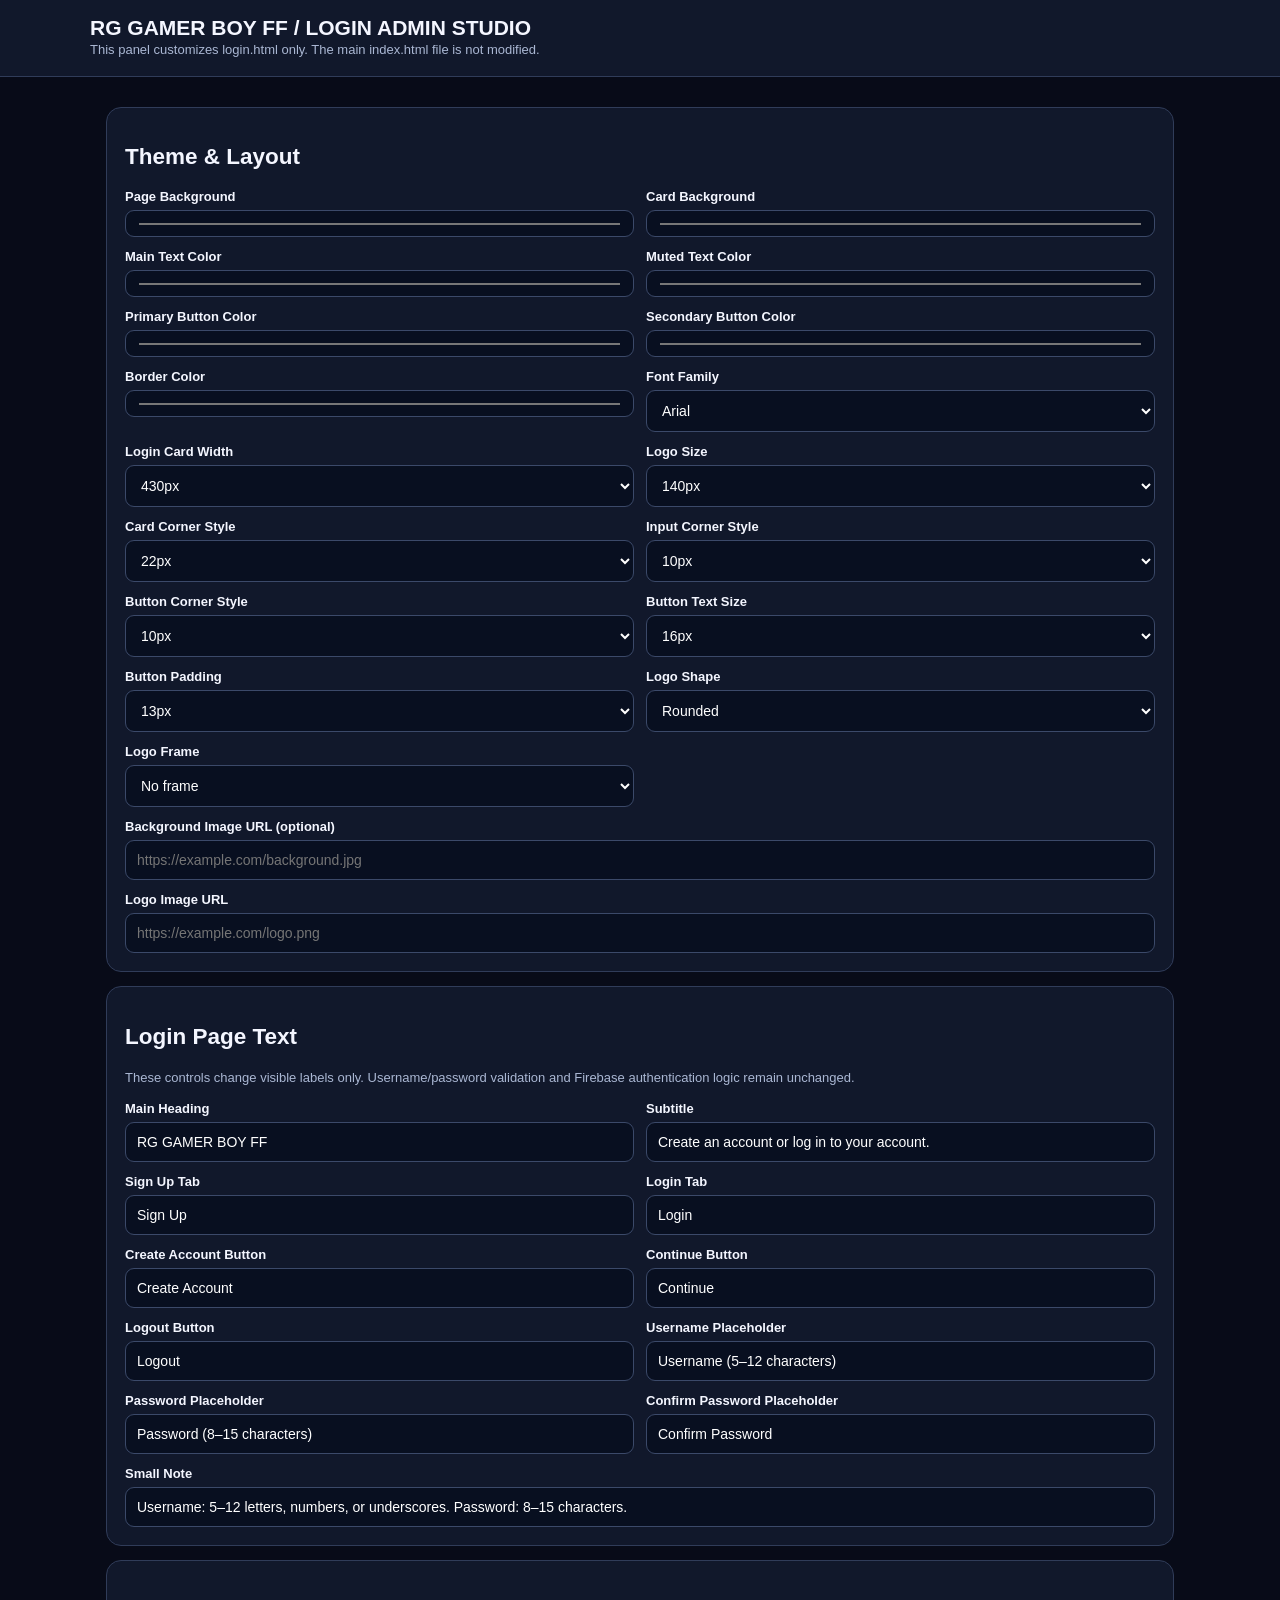
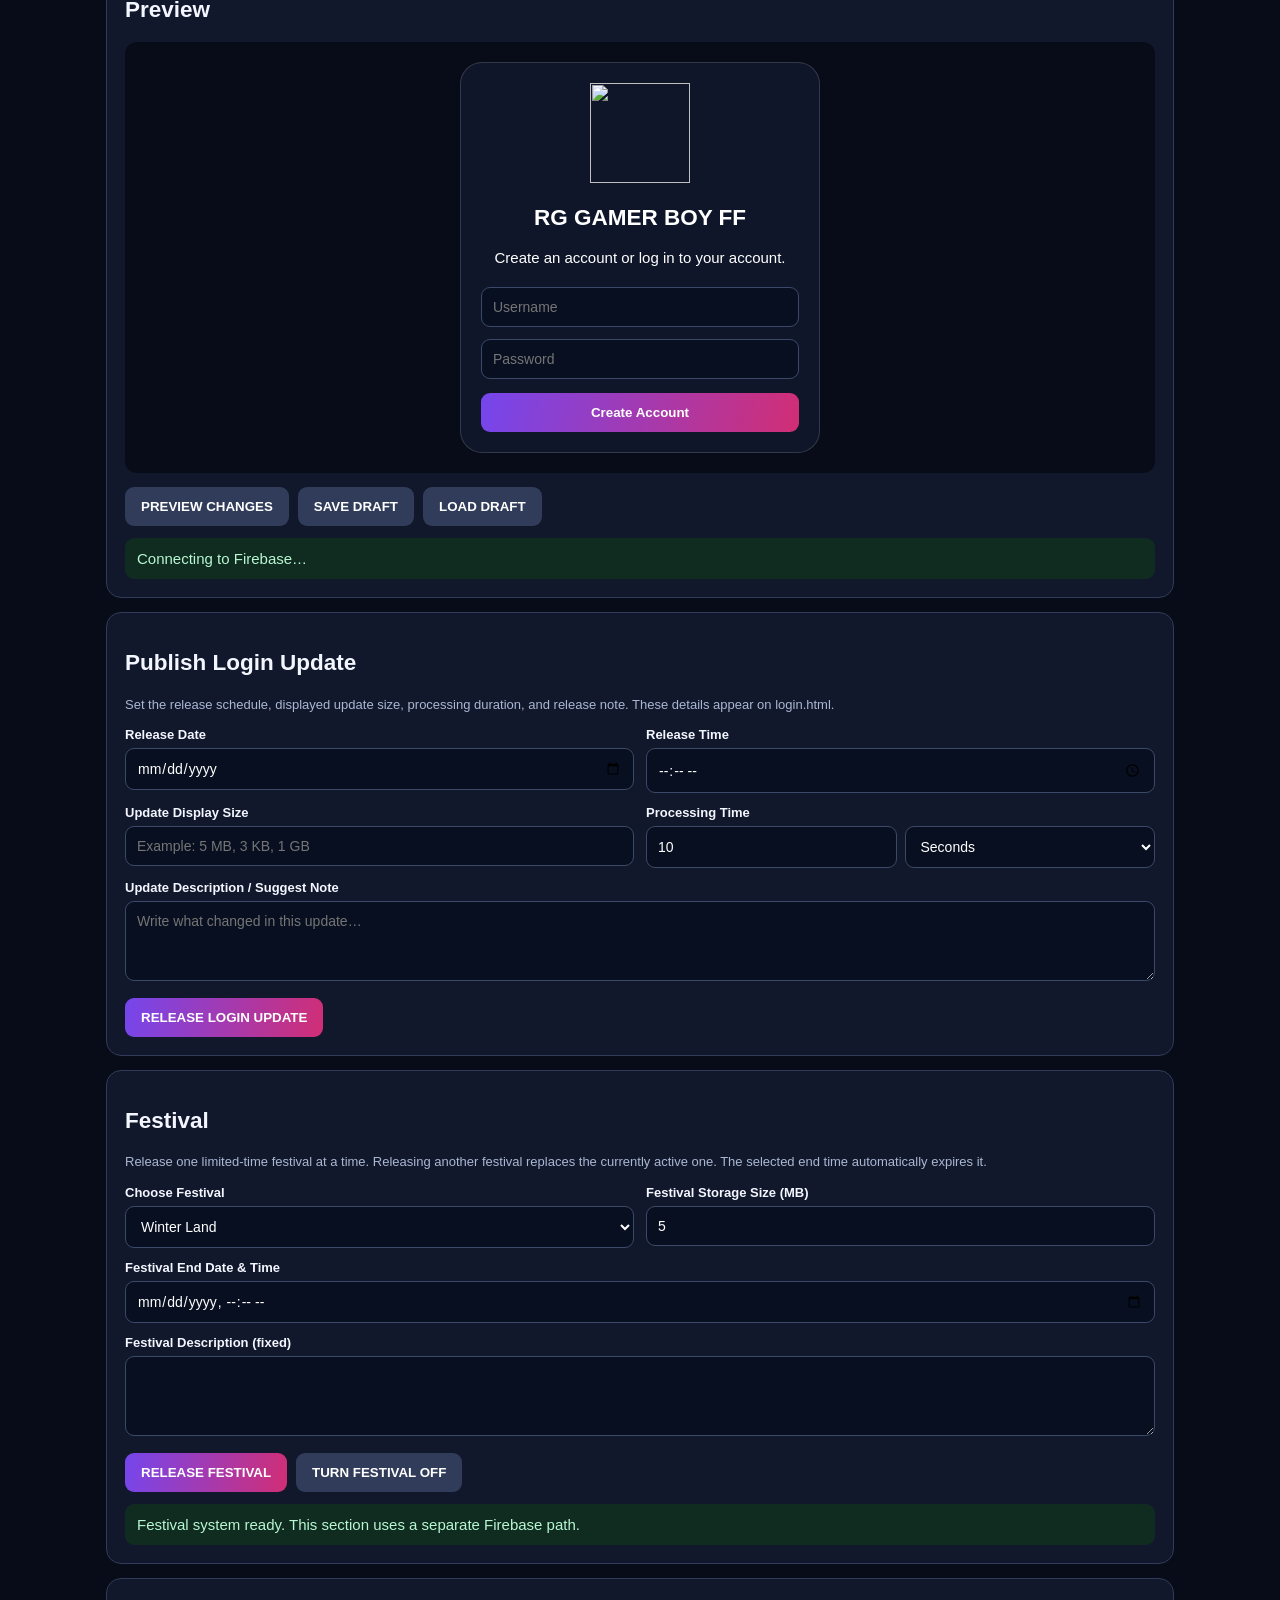
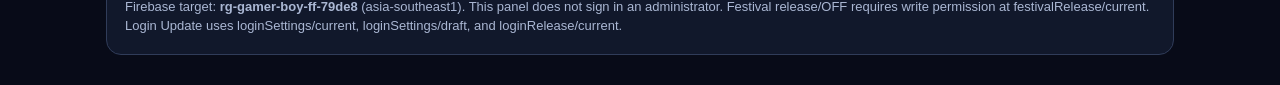
==== index.html @ f1156864 "Add files via upload" ====
<!doctype html>
<html lang="en"><head><meta charset="utf-8"><meta name="viewport" content="width=device-width,initial-scale=1">
<title>RG GAMER BOY FF — Login Admin Studio</title>
<style>
*{box-sizing:border-box}body{margin:0;background:#080b18;color:#f4f6ff;font:15px Arial,sans-serif}
header{padding:16px;background:#11182b;border-bottom:1px solid #303c59;position:sticky;top:0;z-index:5}
.wrap{max-width:1100px;margin:auto;padding:16px}.panel{background:#11182b;border:1px solid #303c59;border-radius:15px;padding:18px;margin:14px 0}
h1{font-size:21px;margin:0}.muted,.hint{color:#aab7d3;font-size:13px;line-height:1.5}
.grid{display:grid;grid-template-columns:repeat(2,minmax(0,1fr));gap:12px}
label{display:block;font-weight:700;font-size:13px;margin-bottom:6px}
input,select,textarea{width:100%;padding:11px;border:1px solid #3b4969;border-radius:9px;background:#080f20;color:white;font:14px Arial}
textarea{min-height:80px;resize:vertical}.wide{grid-column:1/-1}
button{border:0;border-radius:9px;padding:12px 16px;background:#303c59;color:white;font-weight:800;cursor:pointer}
.primary{background:linear-gradient(100deg,#7546ed,#d12e75)}.actions{display:flex;gap:9px;flex-wrap:wrap;margin-top:14px}
.status{padding:12px;border-radius:9px;background:#102b20;color:#b7f7d1;white-space:pre-wrap;margin-top:12px}.err{background:#35151b;color:#ffc2ca}
.preview{display:grid;place-items:center;background:#080b18;padding:20px;border-radius:12px;min-height:300px}
.previewCard{width:min(100%,360px);background:#101629;color:white;border:1px solid #ffffff26;border-radius:22px;padding:20px;text-align:center}
.previewCard img{width:100px;height:100px;object-fit:contain}.previewCard input{margin:6px 0}.previewCard button{width:100%;margin-top:8px}
@media(max-width:650px){.grid{grid-template-columns:1fr}.wrap{padding:10px}}
</style></head><body>
<header><div class="wrap" style="padding:0"><h1>RG GAMER BOY FF / LOGIN ADMIN STUDIO</h1><div class="muted">This panel customizes login.html only. The main index.html file is not modified.</div></div></header>
<main class="wrap">
<div class="panel"><h2>Theme & Layout</h2><div class="grid">
<div><label>Page Background</label><input id="pageBg" type="color" value="#080b18"></div>
<div><label>Card Background</label><input id="cardBg" type="color" value="#101629"></div>
<div><label>Main Text Color</label><input id="textColor" type="color" value="#ffffff"></div>
<div><label>Muted Text Color</label><input id="mutedColor" type="color" value="#b9c3dc"></div>
<div><label>Primary Button Color</label><input id="primaryColor" type="color" value="#7546ed"></div>
<div><label>Secondary Button Color</label><input id="secondaryColor" type="color" value="#d12e75"></div>
<div><label>Border Color</label><input id="borderColor" type="color" value="#ffffff"></div>
<div><label>Font Family</label><select id="fontFamily"><option value="Arial,sans-serif">Arial</option><option value="Verdana,sans-serif">Verdana</option><option value="Tahoma,sans-serif">Tahoma</option><option value="Georgia,serif">Georgia</option><option value="system-ui,sans-serif">System UI</option></select></div>
<div><label>Login Card Width</label><select id="cardWidth"><option>350px</option><option selected>430px</option><option>480px</option><option>520px</option></select></div>
<div><label>Logo Size</label><select id="logoSize"><option>90px</option><option>110px</option><option selected>140px</option><option>160px</option><option>180px</option></select></div>
<div><label>Card Corner Style</label><select id="cardRadius"><option>0px</option><option>12px</option><option selected>22px</option><option>30px</option></select></div>
<div><label>Input Corner Style</label><select id="inputRadius"><option>0px</option><option selected>10px</option><option>18px</option><option>24px</option></select></div>
<div><label>Button Corner Style</label><select id="buttonRadius"><option>0px</option><option>8px</option><option selected>10px</option><option>20px</option><option>999px</option></select></div>
<div><label>Button Text Size</label><select id="buttonFont"><option>14px</option><option selected>16px</option><option>18px</option><option>20px</option></select></div>
<div><label>Button Padding</label><select id="buttonPadding"><option>10px</option><option selected>13px</option><option>16px</option><option>19px</option></select></div>
<div><label>Logo Shape</label><select id="imageRadius"><option value="0">Square</option><option value="12px">Soft corners</option><option selected value="18px">Rounded</option><option value="50%">Circle</option></select></div>
<div><label>Logo Frame</label><select id="imageFrame"><option value="0">No frame</option><option value="2px solid #ffffff">White frame</option><option value="3px solid #7546ed">Purple frame</option><option value="3px double #d12e75">Double pink frame</option></select></div>
<div class="wide"><label>Background Image URL (optional)</label><input id="backgroundImage" placeholder="https://example.com/background.jpg"></div>
<div class="wide"><label>Logo Image URL</label><input id="logoUrl" placeholder="https://example.com/logo.png"></div>
</div></div>
<div class="panel"><h2>Login Page Text</h2><p class="hint">These controls change visible labels only. Username/password validation and Firebase authentication logic remain unchanged.</p><div class="grid">
<div><label>Main Heading</label><input id="pageTitle" value="RG GAMER BOY FF"></div>
<div><label>Subtitle</label><input id="subtitle" value="Create an account or log in to your account."></div>
<div><label>Sign Up Tab</label><input id="signupLabel" value="Sign Up"></div>
<div><label>Login Tab</label><input id="loginLabel" value="Login"></div>
<div><label>Create Account Button</label><input id="submitSignup" value="Create Account"></div>
<div><label>Continue Button</label><input id="continueText" value="Continue"></div>
<div><label>Logout Button</label><input id="logoutText" value="Logout"></div>
<div><label>Username Placeholder</label><input id="usernamePlaceholder" value="Username (5–12 characters)"></div>
<div><label>Password Placeholder</label><input id="passwordPlaceholder" value="Password (8–15 characters)"></div>
<div><label>Confirm Password Placeholder</label><input id="confirmPlaceholder" value="Confirm Password"></div>
<div class="wide"><label>Small Note</label><input id="smallNote" value="Username: 5–12 letters, numbers, or underscores. Password: 8–15 characters."></div>
</div></div>
<div class="panel"><h2>Preview</h2><div class="preview" id="preview"><div class="previewCard" id="previewCard"><img id="previewLogo" src="https://i.supaimg.com/cc740f2b-876c-4dd7-bbf2-16d636413b82/85320e1a-9a75-4178-90bb-a7f01267a661.png"><h2 id="previewTitle">RG GAMER BOY FF</h2><p id="previewSubtitle">Create an account or log in to your account.</p><input disabled placeholder="Username"><input disabled placeholder="Password"><button id="previewButton" class="primary">Create Account</button></div></div>
<div class="actions"><button id="previewBtn">PREVIEW CHANGES</button><button id="saveBtn">SAVE DRAFT</button><button id="loadBtn">LOAD DRAFT</button></div><div class="status" id="status">Connecting to Firebase…</div></div>
<div class="panel"><h2>Publish Login Update</h2><p class="hint">Set the release schedule, displayed update size, processing duration, and release note. These details appear on login.html.</p><div class="grid">
<div><label>Release Date</label><input id="releaseDate" type="date" required></div>
<div><label>Release Time</label><input id="releaseTime" type="time" required></div>
<div><label>Update Display Size</label><input id="displaySize" placeholder="Example: 5 MB, 3 KB, 1 GB" required></div>
<div><label>Processing Time</label><div style="display:flex;gap:8px"><input id="processingTime" type="number" min="1" max="1440" value="10" required><select id="processingUnit"><option value="seconds">Seconds</option><option value="minutes">Minutes</option></select></div></div>
<div class="wide"><label>Update Description / Suggest Note</label><textarea id="releaseNote" placeholder="Write what changed in this update…"></textarea></div>
</div><div class="actions"><button id="publishBtn" class="primary">RELEASE LOGIN UPDATE</button></div></div>

<div class="panel" id="festivalAdminPanel"><h2>Festival</h2><p class="hint">Release one limited-time festival at a time. Releasing another festival replaces the currently active one. The selected end time automatically expires it.</p><div class="grid">
<div><label>Choose Festival</label><select id="festivalType"><option value="winter">Winter Land</option><option value="newyear">New Year</option><option value="halloween">Halloween</option></select></div>
<div><label>Festival Storage Size (MB)</label><input id="festivalSize" type="number" min="0.01" max="1024" step="0.01" value="5" required></div>
<div class="wide"><label>Festival End Date &amp; Time</label><input id="festivalEnd" type="datetime-local" required></div>
<div class="wide"><label>Festival Description (fixed)</label><textarea id="festivalDescription" readonly></textarea></div>
</div><div class="actions"><button id="releaseFestivalBtn" class="primary">RELEASE FESTIVAL</button><button id="offFestivalBtn">TURN FESTIVAL OFF</button></div><div class="status" id="festivalStatus">Festival system ready. This section uses a separate Firebase path.</div></div>
<div class="panel hint">Firebase target: <b>rg-gamer-boy-ff-79de8</b> (asia-southeast1). This panel does not sign in an administrator. Festival release/OFF requires write permission at festivalRelease/current. Login Update uses loginSettings/current, loginSettings/draft, and loginRelease/current.</div>
</main>
<script type="module">
import{initializeApp,getApps}from"https://www.gstatic.com/firebasejs/13.3.0/firebase-app.js";
import{getDatabase,ref,get,set}from"https://www.gstatic.com/firebasejs/13.3.0/firebase-database.js";
const cfg={apiKey:"AIzaSyD6hyR4O5Sfb3VWLq5k7RLtoKifI7aiLf8",authDomain:"rg-gamer-boy-ff-79de8.firebaseapp.com",databaseURL:"https://rg-gamer-boy-ff-79de8-default-rtdb.asia-southeast1.firebasedatabase.app",projectId:"rg-gamer-boy-ff-79de8",storageBucket:"rg-gamer-boy-ff-79de8.firebasestorage.app",messagingSenderId:"699276161086",appId:"1:699276161086:web:38531927307cddcc08a16f",measurementId:"G-TRX2QKQFQF"};
const app=getApps().find(a=>a.options?.projectId===cfg.projectId)||initializeApp(cfg),db=getDatabase(app,cfg.databaseURL),$=id=>document.getElementById(id);
if(app.options?.projectId!==cfg.projectId)throw new Error("Firebase project mismatch. Expected "+cfg.projectId+", got "+(app.options?.projectId||"unknown"));
const ids=["pageBg","cardBg","textColor","mutedColor","primaryColor","secondaryColor","borderColor","fontFamily","cardWidth","logoSize","cardRadius","inputRadius","buttonRadius","buttonFont","buttonPadding","imageRadius","imageFrame","backgroundImage","logoUrl","pageTitle","subtitle","signupLabel","loginLabel","submitSignup","continueText","logoutText","usernamePlaceholder","passwordPlaceholder","confirmPlaceholder","smallNote"];
const defaults={};
function collect(){
 const theme={};for(const k of ["pageBg","cardBg","textColor","mutedColor","primaryColor","secondaryColor","borderColor","fontFamily","cardWidth","logoSize","cardRadius","inputRadius","buttonRadius","buttonFont","buttonPadding","imageRadius","imageFrame","backgroundImage"])theme[k]=$("backgroundImage").value.trim()&&k==="backgroundImage"?$("backgroundImage").value.trim():$(k).value;
 const text={};for(const k of ["pageTitle","subtitle","signupLabel","loginLabel","submitSignup","continueText","logoutText","usernamePlaceholder","passwordPlaceholder","confirmPlaceholder","smallNote"])text[k]=$(k).value;
 return{theme,text,logoUrl:$("logoUrl").value.trim()};
}
function fill(d){const t=d?.theme||{},x=d?.text||{};for(const k of ["pageBg","cardBg","textColor","mutedColor","primaryColor","secondaryColor","borderColor","fontFamily","cardWidth","logoSize","cardRadius","inputRadius","buttonRadius","buttonFont","buttonPadding","imageRadius","imageFrame","backgroundImage"])if(t[k]!=null)$(k).value=t[k];for(const k of ["pageTitle","subtitle","signupLabel","loginLabel","submitSignup","continueText","logoutText","usernamePlaceholder","passwordPlaceholder","confirmPlaceholder","smallNote"])if(x[k]!=null)$(k).value=x[k];$("logoUrl").value=d?.logoUrl||"";}
function paint(){const d=collect(),t=d.theme,x=d.text,p=$("preview"),c=$("previewCard");p.style.background=t.pageBg;p.style.backgroundImage=t.backgroundImage?`url("${t.backgroundImage}")`:"";c.style.background=t.cardBg;c.style.color=t.textColor;c.style.borderColor=t.borderColor;c.style.borderRadius=t.cardRadius;c.style.width=`min(100%,${t.cardWidth})`;c.style.fontFamily=t.fontFamily;$("previewTitle").textContent=x.pageTitle;$("previewSubtitle").textContent=x.subtitle;$("previewButton").textContent=x.submitSignup;$("previewButton").style.background=`linear-gradient(100deg,${t.primaryColor},${t.secondaryColor})`;$("previewButton").style.borderRadius=t.buttonRadius;$("previewButton").style.fontSize=t.buttonFont;$("previewButton").style.padding=t.buttonPadding;$("previewLogo").style.width=t.logoSize;$("previewLogo").style.height=t.logoSize;if(d.logoUrl)$("previewLogo").src=d.logoUrl;}
function say(s,e=false){$("status").textContent=s;$("status").classList.toggle("err",e)}
async function load(){try{const s=await get(ref(db,"loginSettings/draft"));if(s.exists()){fill(s.val());paint();say("Saved login draft loaded.")}else say("No saved draft found. You can start editing.")}catch(e){say("Firebase load failed: "+e.message,true)}}
$("previewBtn").onclick=()=>{paint();say("Preview updated.")};
$("saveBtn").onclick=async()=>{try{const d=collect();await set(ref(db,"loginSettings/draft"),d);paint();say("Login design draft saved.")}catch(e){say("Save failed: "+e.message,true)}};
$("loadBtn").onclick=load;
$("publishBtn").onclick=async()=>{try{
 const size=$("displaySize").value.trim(),date=$("releaseDate").value,time=$("releaseTime").value;
 const amount=Number($("processingTime").value),unit=$("processingUnit").value;
 if(!date||!time)throw Error("Choose the release date and time.");
 if(!size)throw Error("Enter update display size, e.g. 5 MB.");
 if(!Number.isFinite(amount)||amount<1||amount>1440)throw Error("Processing time must be between 1 and 1440.");
 const releaseAt=new Date(date+"T"+time).getTime();if(!Number.isFinite(releaseAt))throw Error("Invalid release date or time.");
 if(!confirm("Publish this login.html update?"))return;
 $("publishBtn").disabled=true;
 const d=collect(),old=await get(ref(db,"loginRelease/current")),version=Number(old.val()?.version||0)+1;
 const processingMs=amount*(unit==="minutes"?60000:1000);
 await set(ref(db,"loginSettings/current"),d);await set(ref(db,"loginSettings/draft"),d);
 await set(ref(db,"loginRelease/current"),{version,displaySize:size,releaseNote:$("releaseNote").value.trim(),releaseDate:date,releaseTime:time,releaseAt,processingTime:amount,processingUnit:unit,processingMs,publishedAt:Date.now()});
 paint();say("Login update published. Version "+version);
 }catch(e){say("Login Update publish failed (check loginRelease/current and loginSettings/current,draft): "+(e.code||"NO_ERROR_CODE")+" — "+e.message,true)}finally{$("publishBtn").disabled=false}};
for(const id of ids)$(id).addEventListener("input",()=>{});

// Independent Festival publisher. Existing Login Update paths and handlers are unchanged.
const festivalDescriptions={winter:"Welcome to Winter Land! Enjoy the limited-time winter atmosphere with falling snow, frosted borders, a snowman, and snowy buttons.",newyear:"Celebrate the New Year! Join the countdown from 10:00 PM on December 31 and enjoy the golden celebration theme after midnight.",halloween:"Welcome to Halloween! Explore the limited-time spooky atmosphere with thorny borders, pumpkins, and dark Halloween styling."};
const fType=$("festivalType"),fDesc=$("festivalDescription"),fStatus=$("festivalStatus");
function festivalNextNewYearStart(){const now=new Date();let y=now.getFullYear();let d=new Date(y,11,31,22,0,0,0);if(d.getTime()<=now.getTime())d=new Date(y+1,11,31,22,0,0,0);return d.getTime()}
fType.addEventListener("change",()=>{fDesc.value=festivalDescriptions[fType.value];if(fType.value==="newyear"){const st=festivalNextNewYearStart(),d=new Date(st+26*60*60*1000),pad=n=>String(n).padStart(2,"0");$("festivalEnd").value=d.getFullYear()+"-"+pad(d.getMonth()+1)+"-"+pad(d.getDate())+"T"+pad(d.getHours())+":"+pad(d.getMinutes())}});fDesc.value=festivalDescriptions[fType.value];
$("releaseFestivalBtn").onclick=async()=>{const btn=$("releaseFestivalBtn");try{const kind=fType.value,size=Number($("festivalSize").value),endValue=$("festivalEnd").value;if(!endValue)throw Error("Choose the festival end date and time.");if(!Number.isFinite(size)||size<=0||size>1024)throw Error("Festival size must be greater than 0 and no more than 1024 MB.");const endAt=new Date(endValue).getTime();if(!Number.isFinite(endAt)||endAt<=Date.now())throw Error("End time must be in the future.");const startAt=kind==="newyear"?festivalNextNewYearStart():Date.now();const themeAt=kind==="newyear"?startAt+2*60*60*1000:startAt;if(endAt<=themeAt)throw Error(kind==="newyear"?"For New Year, choose an end time after midnight, when the golden theme begins.":"End time must be later than the release time.");const desc=festivalDescriptions[kind];if(!confirm("Release "+({winter:"Winter Land",newyear:"New Year",halloween:"Halloween"}[kind])+"? The currently active festival will be replaced."))return;btn.disabled=true;const publishedAt=Date.now(),version=publishedAt,releaseId="festival_"+publishedAt;const payload={active:true,festival:kind,festivalName:({winter:"Winter Land",newyear:"New Year",halloween:"Halloween"}[kind]),description:desc,displaySize:size+" MB",sizeBytes:Math.ceil(size*1024*1024),startAt,themeAt,endAt,version,releaseId,publishedAt,timezone:Intl.DateTimeFormat().resolvedOptions().timeZone||"local"};await set(ref(db,"festivalRelease/current"),payload);fStatus.textContent=kind==="newyear"?"New Year scheduled. Countdown begins December 31 at 10:00 PM; the golden theme begins at midnight.":"Festival released successfully. The previous festival is now OFF.";fStatus.classList.remove("err");}catch(e){fStatus.textContent="Festival release failed (write festivalRelease/current): "+(e.code||e.message)+" — "+e.message;fStatus.classList.add("err");}finally{btn.disabled=false}};
$("offFestivalBtn").onclick=async()=>{const btn=$("offFestivalBtn");try{if(!confirm("Turn the currently active festival OFF?"))return;btn.disabled=true;await set(ref(db,"festivalRelease/current"),{active:false,turnedOffAt:Date.now()});fStatus.textContent="Festival turned OFF.";fStatus.classList.remove("err");}catch(e){fStatus.textContent="Could not turn festival off (write festivalRelease/current): "+(e.code||e.message)+" — "+e.message;fStatus.classList.add("err");}finally{btn.disabled=false}};
load();
</script></body></html>
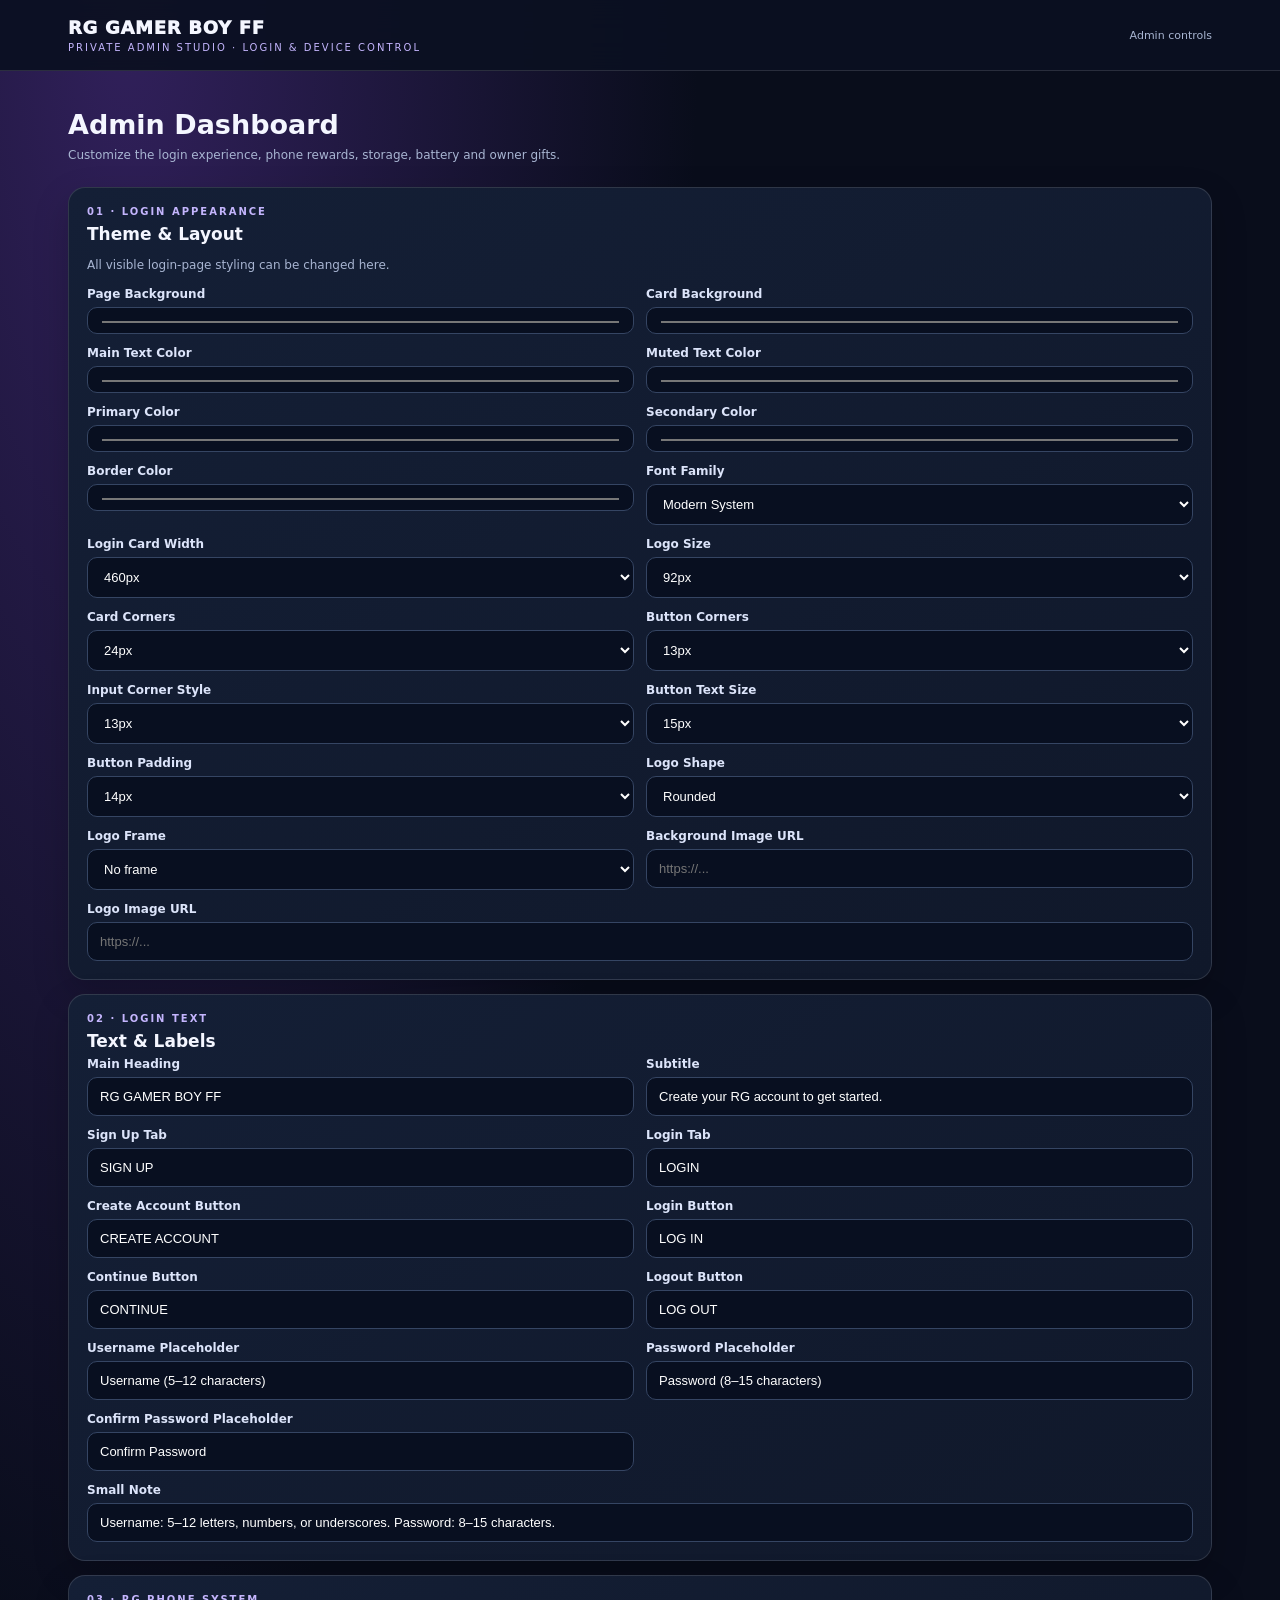
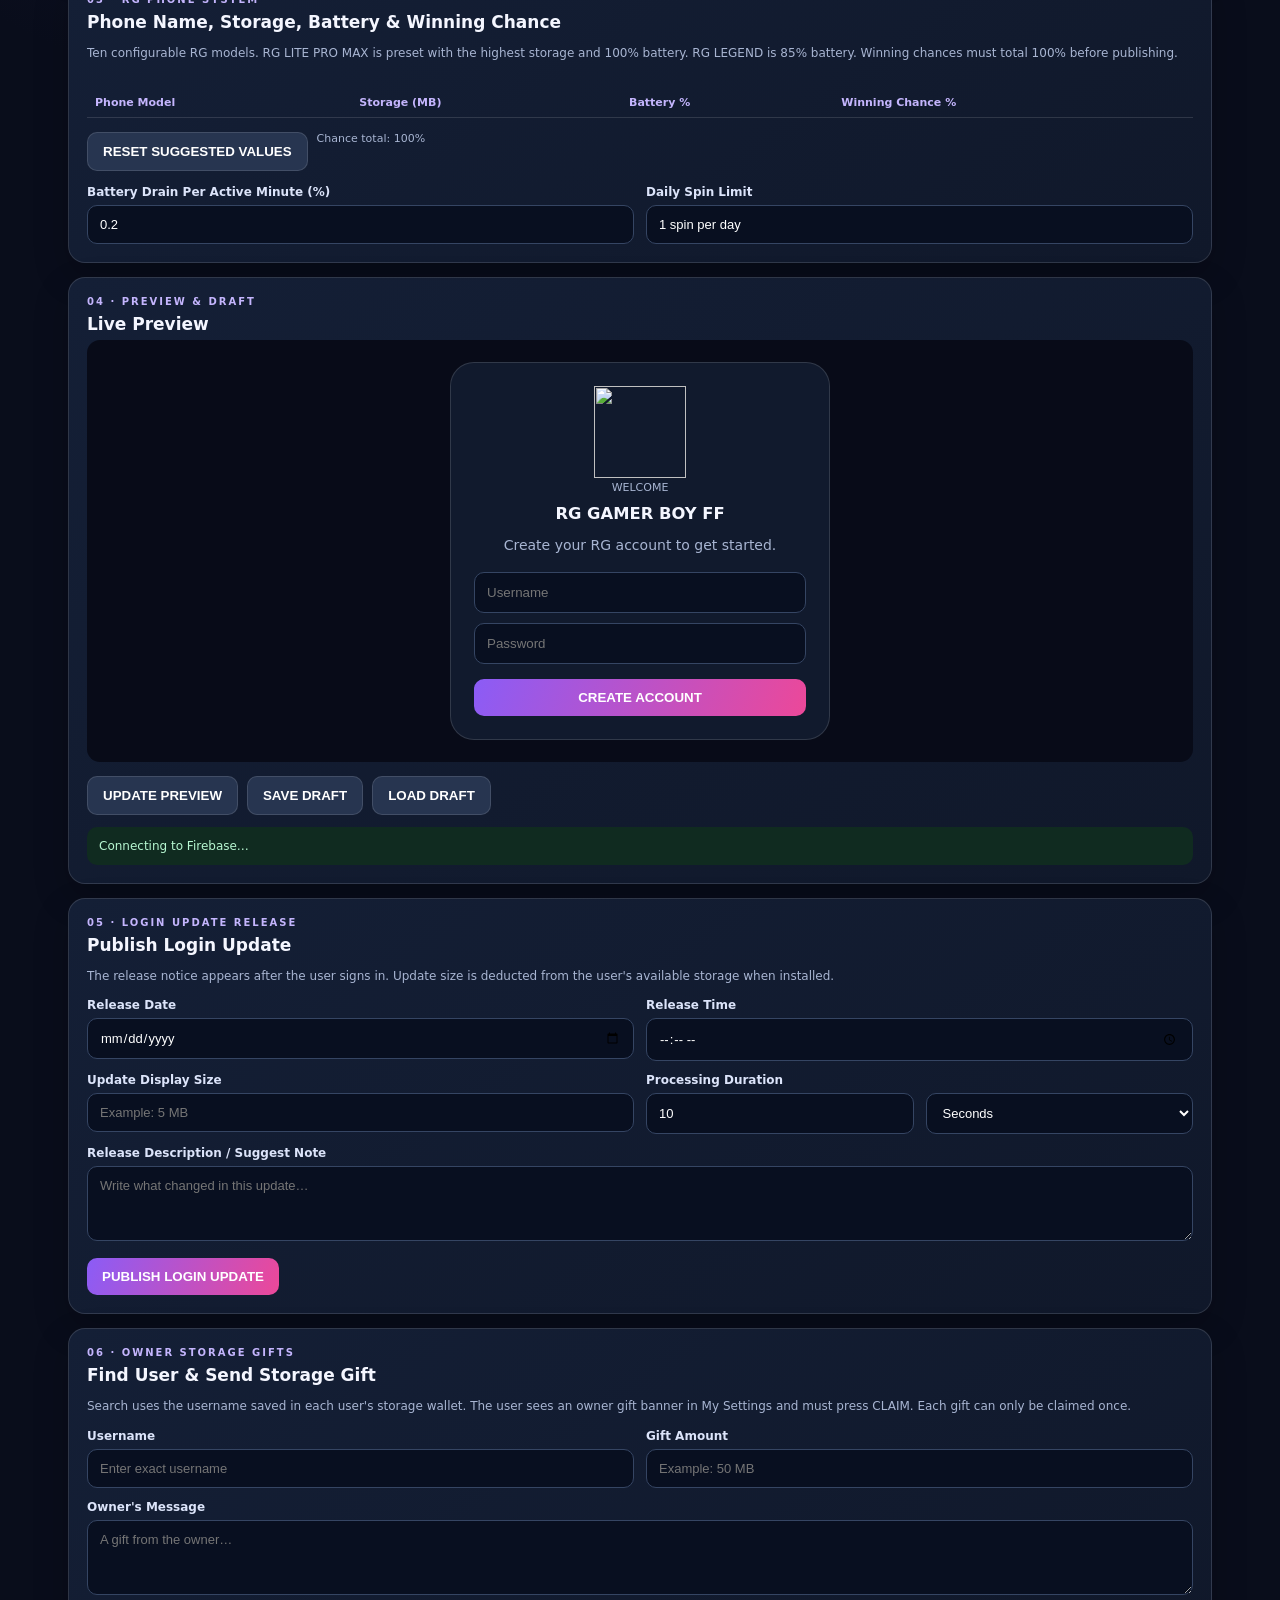
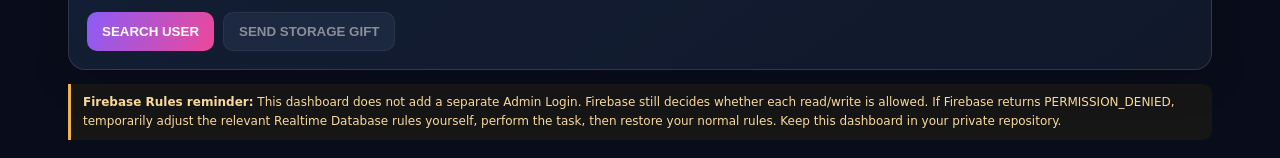
==== commit 37988a97: "Add files via upload" ====
--- a/index.html
+++ b/index.html
@@ -1,120 +1,39 @@
 <!doctype html>
-<html lang="en"><head><meta charset="utf-8"><meta name="viewport" content="width=device-width,initial-scale=1">
-<title>RG GAMER BOY FF — Login Admin Studio</title>
+<html lang="en"><head><meta charset="utf-8"><meta name="viewport" content="width=device-width,initial-scale=1"><meta name="theme-color" content="#090d1b"><title>RG GAMER BOY FF · Admin Studio</title>
 <style>
-*{box-sizing:border-box}body{margin:0;background:#080b18;color:#f4f6ff;font:15px Arial,sans-serif}
-header{padding:16px;background:#11182b;border-bottom:1px solid #303c59;position:sticky;top:0;z-index:5}
-.wrap{max-width:1100px;margin:auto;padding:16px}.panel{background:#11182b;border:1px solid #303c59;border-radius:15px;padding:18px;margin:14px 0}
-h1{font-size:21px;margin:0}.muted,.hint{color:#aab7d3;font-size:13px;line-height:1.5}
-.grid{display:grid;grid-template-columns:repeat(2,minmax(0,1fr));gap:12px}
-label{display:block;font-weight:700;font-size:13px;margin-bottom:6px}
-input,select,textarea{width:100%;padding:11px;border:1px solid #3b4969;border-radius:9px;background:#080f20;color:white;font:14px Arial}
-textarea{min-height:80px;resize:vertical}.wide{grid-column:1/-1}
-button{border:0;border-radius:9px;padding:12px 16px;background:#303c59;color:white;font-weight:800;cursor:pointer}
-.primary{background:linear-gradient(100deg,#7546ed,#d12e75)}.actions{display:flex;gap:9px;flex-wrap:wrap;margin-top:14px}
-.status{padding:12px;border-radius:9px;background:#102b20;color:#b7f7d1;white-space:pre-wrap;margin-top:12px}.err{background:#35151b;color:#ffc2ca}
-.preview{display:grid;place-items:center;background:#080b18;padding:20px;border-radius:12px;min-height:300px}
-.previewCard{width:min(100%,360px);background:#101629;color:white;border:1px solid #ffffff26;border-radius:22px;padding:20px;text-align:center}
-.previewCard img{width:100px;height:100px;object-fit:contain}.previewCard input{margin:6px 0}.previewCard button{width:100%;margin-top:8px}
-@media(max-width:650px){.grid{grid-template-columns:1fr}.wrap{padding:10px}}
+:root{--bg:#090d1b;--panel:#121b30;--line:#ffffff20;--muted:#a8b5d2;--text:#f4f6ff;--a:#8b5cf6;--b:#ec4899}*{box-sizing:border-box}body{margin:0;background:radial-gradient(ellipse at 10% 0,#31205b,transparent 35%),var(--bg);color:var(--text);font:14px Inter,system-ui,Arial,sans-serif}header{position:sticky;top:0;z-index:10;background:#0b1122eF;border-bottom:1px solid var(--line);backdrop-filter:blur(16px)}.head{max-width:1180px;margin:auto;padding:17px 18px;display:flex;align-items:center;justify-content:space-between;gap:14px}.brand{font-size:18px;font-weight:1000;letter-spacing:.7px}.tag{font-size:10px;letter-spacing:2px;color:#c4b5fd;margin-top:4px}.wrap{max-width:1180px;margin:auto;padding:18px}.intro{padding:20px 0 8px}.intro h1{font-size:27px;margin:0 0 6px}.muted,.hint{color:var(--muted);font-size:12px;line-height:1.6}.panel{background:linear-gradient(145deg,#141f36,#10182a);border:1px solid var(--line);border-radius:17px;padding:18px;margin:14px 0;box-shadow:0 14px 36px #0003}.panel h2{font-size:17px;margin:0 0 6px}.grid{display:grid;grid-template-columns:repeat(2,minmax(0,1fr));gap:12px}.field label{display:block;font-weight:800;font-size:12px;margin-bottom:6px;color:#dce4fa}.field input,.field select,.field textarea{width:100%;padding:11px 12px;border:1px solid #354563;border-radius:10px;background:#080f20;color:#fff;font:13px Arial,sans-serif;outline:none}.field textarea{min-height:75px;resize:vertical}.wide{grid-column:1/-1}.actions{display:flex;gap:9px;flex-wrap:wrap;margin-top:14px}button{border:1px solid var(--line);border-radius:10px;padding:11px 15px;background:#273550;color:#fff;font-weight:900;cursor:pointer}button.primary{border:0;background:linear-gradient(110deg,var(--a),var(--b))}button:disabled{opacity:.5;cursor:wait}.status{padding:12px;border-radius:10px;background:#102b20;color:#b7f7d1;white-space:pre-wrap;margin-top:12px;font-size:12px}.status.err{background:#35151b;color:#ffc2ca}.preview{display:grid;place-items:center;background:#080b18;padding:22px;border-radius:13px;min-height:310px;background-size:cover;background-position:center}.preview-card{width:min(100%,380px);padding:23px;text-align:center;background:#111a2d;border:1px solid #ffffff22;border-radius:24px}.preview-card img{width:92px;height:92px;object-fit:contain}.preview-card h3{margin:10px 0}.preview-card p{color:#a8b5d2}.preview-card input{width:100%;padding:12px;margin:5px 0;border-radius:10px;border:1px solid #354563;background:#080f20;color:white}.preview-card button{width:100%;margin-top:10px}.phone-table{width:100%;border-collapse:collapse;margin-top:12px;min-width:760px}.phone-table th,.phone-table td{padding:8px;border-bottom:1px solid var(--line);text-align:left}.phone-table th{font-size:11px;color:#c4b5fd}.phone-table input{width:100%;min-width:90px;padding:9px;border:1px solid #354563;border-radius:8px;background:#080f20;color:white}.table-wrap{overflow:auto}.mini{font-size:11px;color:var(--muted)}.two-col{display:grid;grid-template-columns:1fr 1fr;gap:12px}.user-result{padding:12px;border:1px solid var(--line);border-radius:10px;background:#0a1223;margin-top:10px}.hidden{display:none!important}.section-kicker{font-size:10px;color:#c4b5fd;letter-spacing:2px;font-weight:900;margin-bottom:7px}.rule-note{border-left:3px solid #f0b44b;padding:9px 12px;background:#33271055;color:#f8d99c;border-radius:0 9px 9px 0;font-size:12px;line-height:1.6;margin-top:12px}@media(max-width:700px){.grid,.two-col{grid-template-columns:1fr}.wrap{padding:12px}.panel{padding:14px}.head{padding:14px}.intro h1{font-size:23px}}
 </style></head><body>
-<header><div class="wrap" style="padding:0"><h1>RG GAMER BOY FF / LOGIN ADMIN STUDIO</h1><div class="muted">This panel customizes login.html only. The main index.html file is not modified.</div></div></header>
-<main class="wrap">
-<div class="panel"><h2>Theme & Layout</h2><div class="grid">
-<div><label>Page Background</label><input id="pageBg" type="color" value="#080b18"></div>
-<div><label>Card Background</label><input id="cardBg" type="color" value="#101629"></div>
-<div><label>Main Text Color</label><input id="textColor" type="color" value="#ffffff"></div>
-<div><label>Muted Text Color</label><input id="mutedColor" type="color" value="#b9c3dc"></div>
-<div><label>Primary Button Color</label><input id="primaryColor" type="color" value="#7546ed"></div>
-<div><label>Secondary Button Color</label><input id="secondaryColor" type="color" value="#d12e75"></div>
-<div><label>Border Color</label><input id="borderColor" type="color" value="#ffffff"></div>
-<div><label>Font Family</label><select id="fontFamily"><option value="Arial,sans-serif">Arial</option><option value="Verdana,sans-serif">Verdana</option><option value="Tahoma,sans-serif">Tahoma</option><option value="Georgia,serif">Georgia</option><option value="system-ui,sans-serif">System UI</option></select></div>
-<div><label>Login Card Width</label><select id="cardWidth"><option>350px</option><option selected>430px</option><option>480px</option><option>520px</option></select></div>
-<div><label>Logo Size</label><select id="logoSize"><option>90px</option><option>110px</option><option selected>140px</option><option>160px</option><option>180px</option></select></div>
-<div><label>Card Corner Style</label><select id="cardRadius"><option>0px</option><option>12px</option><option selected>22px</option><option>30px</option></select></div>
-<div><label>Input Corner Style</label><select id="inputRadius"><option>0px</option><option selected>10px</option><option>18px</option><option>24px</option></select></div>
-<div><label>Button Corner Style</label><select id="buttonRadius"><option>0px</option><option>8px</option><option selected>10px</option><option>20px</option><option>999px</option></select></div>
-<div><label>Button Text Size</label><select id="buttonFont"><option>14px</option><option selected>16px</option><option>18px</option><option>20px</option></select></div>
-<div><label>Button Padding</label><select id="buttonPadding"><option>10px</option><option selected>13px</option><option>16px</option><option>19px</option></select></div>
-<div><label>Logo Shape</label><select id="imageRadius"><option value="0">Square</option><option value="12px">Soft corners</option><option selected value="18px">Rounded</option><option value="50%">Circle</option></select></div>
-<div><label>Logo Frame</label><select id="imageFrame"><option value="0">No frame</option><option value="2px solid #ffffff">White frame</option><option value="3px solid #7546ed">Purple frame</option><option value="3px double #d12e75">Double pink frame</option></select></div>
-<div class="wide"><label>Background Image URL (optional)</label><input id="backgroundImage" placeholder="https://example.com/background.jpg"></div>
-<div class="wide"><label>Logo Image URL</label><input id="logoUrl" placeholder="https://example.com/logo.png"></div>
-</div></div>
-<div class="panel"><h2>Login Page Text</h2><p class="hint">These controls change visible labels only. Username/password validation and Firebase authentication logic remain unchanged.</p><div class="grid">
-<div><label>Main Heading</label><input id="pageTitle" value="RG GAMER BOY FF"></div>
-<div><label>Subtitle</label><input id="subtitle" value="Create an account or log in to your account."></div>
-<div><label>Sign Up Tab</label><input id="signupLabel" value="Sign Up"></div>
-<div><label>Login Tab</label><input id="loginLabel" value="Login"></div>
-<div><label>Create Account Button</label><input id="submitSignup" value="Create Account"></div>
-<div><label>Continue Button</label><input id="continueText" value="Continue"></div>
-<div><label>Logout Button</label><input id="logoutText" value="Logout"></div>
-<div><label>Username Placeholder</label><input id="usernamePlaceholder" value="Username (5–12 characters)"></div>
-<div><label>Password Placeholder</label><input id="passwordPlaceholder" value="Password (8–15 characters)"></div>
-<div><label>Confirm Password Placeholder</label><input id="confirmPlaceholder" value="Confirm Password"></div>
-<div class="wide"><label>Small Note</label><input id="smallNote" value="Username: 5–12 letters, numbers, or underscores. Password: 8–15 characters."></div>
-</div></div>
-<div class="panel"><h2>Preview</h2><div class="preview" id="preview"><div class="previewCard" id="previewCard"><img id="previewLogo" src="https://i.supaimg.com/cc740f2b-876c-4dd7-bbf2-16d636413b82/85320e1a-9a75-4178-90bb-a7f01267a661.png"><h2 id="previewTitle">RG GAMER BOY FF</h2><p id="previewSubtitle">Create an account or log in to your account.</p><input disabled placeholder="Username"><input disabled placeholder="Password"><button id="previewButton" class="primary">Create Account</button></div></div>
-<div class="actions"><button id="previewBtn">PREVIEW CHANGES</button><button id="saveBtn">SAVE DRAFT</button><button id="loadBtn">LOAD DRAFT</button></div><div class="status" id="status">Connecting to Firebase…</div></div>
-<div class="panel"><h2>Publish Login Update</h2><p class="hint">Set the release schedule, displayed update size, processing duration, and release note. These details appear on login.html.</p><div class="grid">
-<div><label>Release Date</label><input id="releaseDate" type="date" required></div>
-<div><label>Release Time</label><input id="releaseTime" type="time" required></div>
-<div><label>Update Display Size</label><input id="displaySize" placeholder="Example: 5 MB, 3 KB, 1 GB" required></div>
-<div><label>Processing Time</label><div style="display:flex;gap:8px"><input id="processingTime" type="number" min="1" max="1440" value="10" required><select id="processingUnit"><option value="seconds">Seconds</option><option value="minutes">Minutes</option></select></div></div>
-<div class="wide"><label>Update Description / Suggest Note</label><textarea id="releaseNote" placeholder="Write what changed in this update…"></textarea></div>
-</div><div class="actions"><button id="publishBtn" class="primary">RELEASE LOGIN UPDATE</button></div></div>
-
-<div class="panel" id="festivalAdminPanel"><h2>Festival</h2><p class="hint">Release one limited-time festival at a time. Releasing another festival replaces the currently active one. The selected end time automatically expires it.</p><div class="grid">
-<div><label>Choose Festival</label><select id="festivalType"><option value="winter">Winter Land</option><option value="newyear">New Year</option><option value="halloween">Halloween</option></select></div>
-<div><label>Festival Storage Size (MB)</label><input id="festivalSize" type="number" min="0.01" max="1024" step="0.01" value="5" required></div>
-<div class="wide"><label>Festival End Date &amp; Time</label><input id="festivalEnd" type="datetime-local" required></div>
-<div class="wide"><label>Festival Description (fixed)</label><textarea id="festivalDescription" readonly></textarea></div>
-</div><div class="actions"><button id="releaseFestivalBtn" class="primary">RELEASE FESTIVAL</button><button id="offFestivalBtn">TURN FESTIVAL OFF</button></div><div class="status" id="festivalStatus">Festival system ready. This section uses a separate Firebase path.</div></div>
-<div class="panel hint">Firebase target: <b>rg-gamer-boy-ff-79de8</b> (asia-southeast1). This panel does not sign in an administrator. Festival release/OFF requires write permission at festivalRelease/current. Login Update uses loginSettings/current, loginSettings/draft, and loginRelease/current.</div>
+<header><div class="head"><div><div class="brand">RG GAMER BOY FF</div><div class="tag">PRIVATE ADMIN STUDIO · LOGIN & DEVICE CONTROL</div></div><div class="mini">Admin controls</div></div></header>
+<main class="wrap"><section class="intro"><h1>Admin Dashboard</h1><div class="muted">Customize the login experience, phone rewards, storage, battery and owner gifts.</div></section>
+<section class="panel"><div class="section-kicker">01 · LOGIN APPEARANCE</div><h2>Theme & Layout</h2><p class="hint">All visible login-page styling can be changed here.</p><div class="grid">
+<div class="field"><label>Page Background</label><input id="pageBg" type="color" value="#090d1b"></div><div class="field"><label>Card Background</label><input id="cardBg" type="color" value="#111a2d"></div><div class="field"><label>Main Text Color</label><input id="textColor" type="color" value="#f5f7ff"></div><div class="field"><label>Muted Text Color</label><input id="mutedColor" type="color" value="#9eaccb"></div><div class="field"><label>Primary Color</label><input id="primaryColor" type="color" value="#8b5cf6"></div><div class="field"><label>Secondary Color</label><input id="secondaryColor" type="color" value="#ec4899"></div><div class="field"><label>Border Color</label><input id="borderColor" type="color" value="#ffffff"></div>
+<div class="field"><label>Font Family</label><select id="fontFamily"><option value="Inter,system-ui,Arial,sans-serif">Modern System</option><option value="Arial,sans-serif">Arial</option><option value="Verdana,sans-serif">Verdana</option><option value="Tahoma,sans-serif">Tahoma</option><option value="Georgia,serif">Georgia</option></select></div><div class="field"><label>Login Card Width</label><select id="cardWidth"><option>380px</option><option selected>460px</option><option>500px</option><option>540px</option></select></div><div class="field"><label>Logo Size</label><select id="logoSize"><option>70px</option><option selected>92px</option><option>120px</option><option>150px</option><option>180px</option></select></div><div class="field"><label>Card Corners</label><select id="cardRadius"><option>0px</option><option>14px</option><option selected>24px</option><option>32px</option></select></div><div class="field"><label>Button Corners</label><select id="buttonRadius"><option>0px</option><option>8px</option><option selected>13px</option><option>22px</option><option>999px</option></select></div><div class="field"><label>Input Corner Style</label><select id="inputRadius"><option>0px</option><option selected>13px</option><option>18px</option><option>24px</option></select></div><div class="field"><label>Button Text Size</label><select id="buttonFont"><option>13px</option><option selected>15px</option><option>17px</option><option>20px</option></select></div><div class="field"><label>Button Padding</label><select id="buttonPadding"><option>10px</option><option selected>14px</option><option>17px</option><option>20px</option></select></div><div class="field"><label>Logo Shape</label><select id="imageRadius"><option value="0">Square</option><option value="12px">Soft corners</option><option selected value="18px">Rounded</option><option value="50%">Circle</option></select></div><div class="field"><label>Logo Frame</label><select id="imageFrame"><option value="0">No frame</option><option value="2px solid #ffffff">White frame</option><option value="3px solid #8b5cf6">Purple frame</option><option value="3px double #ec4899">Double pink frame</option></select></div><div class="field"><label>Background Image URL</label><input id="backgroundImage" placeholder="https://..."></div><div class="field wide"><label>Logo Image URL</label><input id="logoUrl" placeholder="https://..."></div></div></section>
+<section class="panel"><div class="section-kicker">02 · LOGIN TEXT</div><h2>Text & Labels</h2><div class="grid">
+<div class="field"><label>Main Heading</label><input id="pageTitle" value="RG GAMER BOY FF"></div><div class="field"><label>Subtitle</label><input id="subtitle" value="Create your RG account to get started."></div><div class="field"><label>Sign Up Tab</label><input id="signupLabel" value="SIGN UP"></div><div class="field"><label>Login Tab</label><input id="loginLabel" value="LOGIN"></div><div class="field"><label>Create Account Button</label><input id="submitSignup" value="CREATE ACCOUNT"></div><div class="field"><label>Login Button</label><input id="submitLogin" value="LOG IN"></div><div class="field"><label>Continue Button</label><input id="continueText" value="CONTINUE"></div><div class="field"><label>Logout Button</label><input id="logoutText" value="LOG OUT"></div><div class="field"><label>Username Placeholder</label><input id="usernamePlaceholder" value="Username (5–12 characters)"></div><div class="field"><label>Password Placeholder</label><input id="passwordPlaceholder" value="Password (8–15 characters)"></div><div class="field"><label>Confirm Password Placeholder</label><input id="confirmPlaceholder" value="Confirm Password"></div><div class="field wide"><label>Small Note</label><input id="smallNote" value="Username: 5–12 letters, numbers, or underscores. Password: 8–15 characters."></div></div></section>
+<section class="panel"><div class="section-kicker">03 · RG PHONE SYSTEM</div><h2>Phone Name, Storage, Battery & Winning Chance</h2><p class="hint">Ten configurable RG models. RG LITE PRO MAX is preset with the highest storage and 100% battery. RG LEGEND is 85% battery. Winning chances must total 100% before publishing.</p><div class="table-wrap"><table class="phone-table"><thead><tr><th>Phone Model</th><th>Storage (MB)</th><th>Battery %</th><th>Winning Chance %</th></tr></thead><tbody id="phoneRows"></tbody></table></div><div class="actions"><button id="resetPhones">RESET SUGGESTED VALUES</button><span id="chanceTotal" class="mini">Chance total: 100%</span></div><div class="grid" style="margin-top:14px"><div class="field"><label>Battery Drain Per Active Minute (%)</label><input id="batteryDrain" type="number" min="0.01" max="10" step="0.01" value="0.2"></div><div class="field"><label>Daily Spin Limit</label><input value="1 spin per day" disabled></div></div></section>
+<section class="panel"><div class="section-kicker">04 · PREVIEW & DRAFT</div><h2>Live Preview</h2><div class="preview" id="preview"><div class="preview-card" id="previewCard"><img id="previewLogo" src="https://i.supaimg.com/cc740f2b-876c-4dd7-bbf2-16d636413b82/85320e1a-9a75-4178-90bb-a7f01267a661.png"><div class="mini">WELCOME</div><h3 id="previewTitle">RG GAMER BOY FF</h3><p id="previewSubtitle">Create your RG account to get started.</p><input disabled placeholder="Username"><input disabled placeholder="Password"><button id="previewButton" class="primary">CREATE ACCOUNT</button></div></div><div class="actions"><button id="previewBtn">UPDATE PREVIEW</button><button id="saveBtn">SAVE DRAFT</button><button id="loadBtn">LOAD DRAFT</button></div><div id="status" class="status">Connecting to Firebase…</div></section>
+<section class="panel"><div class="section-kicker">05 · LOGIN UPDATE RELEASE</div><h2>Publish Login Update</h2><p class="hint">The release notice appears after the user signs in. Update size is deducted from the user's available storage when installed.</p><div class="grid"><div class="field"><label>Release Date</label><input id="releaseDate" type="date"></div><div class="field"><label>Release Time</label><input id="releaseTime" type="time"></div><div class="field"><label>Update Display Size</label><input id="displaySize" placeholder="Example: 5 MB"></div><div class="field"><label>Processing Duration</label><div class="two-col"><input id="processingTime" type="number" min="1" max="1440" value="10"><select id="processingUnit"><option value="seconds">Seconds</option><option value="minutes">Minutes</option></select></div></div><div class="field wide"><label>Release Description / Suggest Note</label><textarea id="releaseNote" placeholder="Write what changed in this update…"></textarea></div></div><div class="actions"><button id="publishBtn" class="primary">PUBLISH LOGIN UPDATE</button></div></section>
+<section class="panel"><div class="section-kicker">06 · OWNER STORAGE GIFTS</div><h2>Find User & Send Storage Gift</h2><p class="hint">Search uses the username saved in each user's storage wallet. The user sees an owner gift banner in My Settings and must press CLAIM. Each gift can only be claimed once.</p><div class="grid"><div class="field"><label>Username</label><input id="giftUsername" placeholder="Enter exact username"></div><div class="field"><label>Gift Amount</label><input id="giftAmount" placeholder="Example: 50 MB"></div><div class="field wide"><label>Owner's Message</label><textarea id="giftMessage" placeholder="A gift from the owner…"></textarea></div></div><div class="actions"><button id="searchUser" class="primary">SEARCH USER</button><button id="sendGift" disabled>SEND STORAGE GIFT</button></div><div id="userResult" class="user-result hidden"></div></section>
+<div class="rule-note"><b>Firebase Rules reminder:</b> This dashboard does not add a separate Admin Login. Firebase still decides whether each read/write is allowed. If Firebase returns PERMISSION_DENIED, temporarily adjust the relevant Realtime Database rules yourself, perform the task, then restore your normal rules. Keep this dashboard in your private repository.</div>
 </main>
 <script type="module">
-import{initializeApp,getApps}from"https://www.gstatic.com/firebasejs/13.3.0/firebase-app.js";
-import{getDatabase,ref,get,set}from"https://www.gstatic.com/firebasejs/13.3.0/firebase-database.js";
-const cfg={apiKey:"AIzaSyD6hyR4O5Sfb3VWLq5k7RLtoKifI7aiLf8",authDomain:"rg-gamer-boy-ff-79de8.firebaseapp.com",databaseURL:"https://rg-gamer-boy-ff-79de8-default-rtdb.asia-southeast1.firebasedatabase.app",projectId:"rg-gamer-boy-ff-79de8",storageBucket:"rg-gamer-boy-ff-79de8.firebasestorage.app",messagingSenderId:"699276161086",appId:"1:699276161086:web:38531927307cddcc08a16f",measurementId:"G-TRX2QKQFQF"};
-const app=getApps().find(a=>a.options?.projectId===cfg.projectId)||initializeApp(cfg),db=getDatabase(app,cfg.databaseURL),$=id=>document.getElementById(id);
-if(app.options?.projectId!==cfg.projectId)throw new Error("Firebase project mismatch. Expected "+cfg.projectId+", got "+(app.options?.projectId||"unknown"));
-const ids=["pageBg","cardBg","textColor","mutedColor","primaryColor","secondaryColor","borderColor","fontFamily","cardWidth","logoSize","cardRadius","inputRadius","buttonRadius","buttonFont","buttonPadding","imageRadius","imageFrame","backgroundImage","logoUrl","pageTitle","subtitle","signupLabel","loginLabel","submitSignup","continueText","logoutText","usernamePlaceholder","passwordPlaceholder","confirmPlaceholder","smallNote"];
-const defaults={};
-function collect(){
- const theme={};for(const k of ["pageBg","cardBg","textColor","mutedColor","primaryColor","secondaryColor","borderColor","fontFamily","cardWidth","logoSize","cardRadius","inputRadius","buttonRadius","buttonFont","buttonPadding","imageRadius","imageFrame","backgroundImage"])theme[k]=$("backgroundImage").value.trim()&&k==="backgroundImage"?$("backgroundImage").value.trim():$(k).value;
- const text={};for(const k of ["pageTitle","subtitle","signupLabel","loginLabel","submitSignup","continueText","logoutText","usernamePlaceholder","passwordPlaceholder","confirmPlaceholder","smallNote"])text[k]=$(k).value;
- return{theme,text,logoUrl:$("logoUrl").value.trim()};
-}
-function fill(d){const t=d?.theme||{},x=d?.text||{};for(const k of ["pageBg","cardBg","textColor","mutedColor","primaryColor","secondaryColor","borderColor","fontFamily","cardWidth","logoSize","cardRadius","inputRadius","buttonRadius","buttonFont","buttonPadding","imageRadius","imageFrame","backgroundImage"])if(t[k]!=null)$(k).value=t[k];for(const k of ["pageTitle","subtitle","signupLabel","loginLabel","submitSignup","continueText","logoutText","usernamePlaceholder","passwordPlaceholder","confirmPlaceholder","smallNote"])if(x[k]!=null)$(k).value=x[k];$("logoUrl").value=d?.logoUrl||"";}
-function paint(){const d=collect(),t=d.theme,x=d.text,p=$("preview"),c=$("previewCard");p.style.background=t.pageBg;p.style.backgroundImage=t.backgroundImage?`url("${t.backgroundImage}")`:"";c.style.background=t.cardBg;c.style.color=t.textColor;c.style.borderColor=t.borderColor;c.style.borderRadius=t.cardRadius;c.style.width=`min(100%,${t.cardWidth})`;c.style.fontFamily=t.fontFamily;$("previewTitle").textContent=x.pageTitle;$("previewSubtitle").textContent=x.subtitle;$("previewButton").textContent=x.submitSignup;$("previewButton").style.background=`linear-gradient(100deg,${t.primaryColor},${t.secondaryColor})`;$("previewButton").style.borderRadius=t.buttonRadius;$("previewButton").style.fontSize=t.buttonFont;$("previewButton").style.padding=t.buttonPadding;$("previewLogo").style.width=t.logoSize;$("previewLogo").style.height=t.logoSize;if(d.logoUrl)$("previewLogo").src=d.logoUrl;}
-function say(s,e=false){$("status").textContent=s;$("status").classList.toggle("err",e)}
-async function load(){try{const s=await get(ref(db,"loginSettings/draft"));if(s.exists()){fill(s.val());paint();say("Saved login draft loaded.")}else say("No saved draft found. You can start editing.")}catch(e){say("Firebase load failed: "+e.message,true)}}
-$("previewBtn").onclick=()=>{paint();say("Preview updated.")};
-$("saveBtn").onclick=async()=>{try{const d=collect();await set(ref(db,"loginSettings/draft"),d);paint();say("Login design draft saved.")}catch(e){say("Save failed: "+e.message,true)}};
-$("loadBtn").onclick=load;
-$("publishBtn").onclick=async()=>{try{
- const size=$("displaySize").value.trim(),date=$("releaseDate").value,time=$("releaseTime").value;
- const amount=Number($("processingTime").value),unit=$("processingUnit").value;
- if(!date||!time)throw Error("Choose the release date and time.");
- if(!size)throw Error("Enter update display size, e.g. 5 MB.");
- if(!Number.isFinite(amount)||amount<1||amount>1440)throw Error("Processing time must be between 1 and 1440.");
- const releaseAt=new Date(date+"T"+time).getTime();if(!Number.isFinite(releaseAt))throw Error("Invalid release date or time.");
- if(!confirm("Publish this login.html update?"))return;
- $("publishBtn").disabled=true;
- const d=collect(),old=await get(ref(db,"loginRelease/current")),version=Number(old.val()?.version||0)+1;
- const processingMs=amount*(unit==="minutes"?60000:1000);
- await set(ref(db,"loginSettings/current"),d);await set(ref(db,"loginSettings/draft"),d);
- await set(ref(db,"loginRelease/current"),{version,displaySize:size,releaseNote:$("releaseNote").value.trim(),releaseDate:date,releaseTime:time,releaseAt,processingTime:amount,processingUnit:unit,processingMs,publishedAt:Date.now()});
- paint();say("Login update published. Version "+version);
- }catch(e){say("Login Update publish failed (check loginRelease/current and loginSettings/current,draft): "+(e.code||"NO_ERROR_CODE")+" — "+e.message,true)}finally{$("publishBtn").disabled=false}};
-for(const id of ids)$(id).addEventListener("input",()=>{});
-
-// Independent Festival publisher. Existing Login Update paths and handlers are unchanged.
-const festivalDescriptions={winter:"Welcome to Winter Land! Enjoy the limited-time winter atmosphere with falling snow, frosted borders, a snowman, and snowy buttons.",newyear:"Celebrate the New Year! Join the countdown from 10:00 PM on December 31 and enjoy the golden celebration theme after midnight.",halloween:"Welcome to Halloween! Explore the limited-time spooky atmosphere with thorny borders, pumpkins, and dark Halloween styling."};
-const fType=$("festivalType"),fDesc=$("festivalDescription"),fStatus=$("festivalStatus");
-function festivalNextNewYearStart(){const now=new Date();let y=now.getFullYear();let d=new Date(y,11,31,22,0,0,0);if(d.getTime()<=now.getTime())d=new Date(y+1,11,31,22,0,0,0);return d.getTime()}
-fType.addEventListener("change",()=>{fDesc.value=festivalDescriptions[fType.value];if(fType.value==="newyear"){const st=festivalNextNewYearStart(),d=new Date(st+26*60*60*1000),pad=n=>String(n).padStart(2,"0");$("festivalEnd").value=d.getFullYear()+"-"+pad(d.getMonth()+1)+"-"+pad(d.getDate())+"T"+pad(d.getHours())+":"+pad(d.getMinutes())}});fDesc.value=festivalDescriptions[fType.value];
-$("releaseFestivalBtn").onclick=async()=>{const btn=$("releaseFestivalBtn");try{const kind=fType.value,size=Number($("festivalSize").value),endValue=$("festivalEnd").value;if(!endValue)throw Error("Choose the festival end date and time.");if(!Number.isFinite(size)||size<=0||size>1024)throw Error("Festival size must be greater than 0 and no more than 1024 MB.");const endAt=new Date(endValue).getTime();if(!Number.isFinite(endAt)||endAt<=Date.now())throw Error("End time must be in the future.");const startAt=kind==="newyear"?festivalNextNewYearStart():Date.now();const themeAt=kind==="newyear"?startAt+2*60*60*1000:startAt;if(endAt<=themeAt)throw Error(kind==="newyear"?"For New Year, choose an end time after midnight, when the golden theme begins.":"End time must be later than the release time.");const desc=festivalDescriptions[kind];if(!confirm("Release "+({winter:"Winter Land",newyear:"New Year",halloween:"Halloween"}[kind])+"? The currently active festival will be replaced."))return;btn.disabled=true;const publishedAt=Date.now(),version=publishedAt,releaseId="festival_"+publishedAt;const payload={active:true,festival:kind,festivalName:({winter:"Winter Land",newyear:"New Year",halloween:"Halloween"}[kind]),description:desc,displaySize:size+" MB",sizeBytes:Math.ceil(size*1024*1024),startAt,themeAt,endAt,version,releaseId,publishedAt,timezone:Intl.DateTimeFormat().resolvedOptions().timeZone||"local"};await set(ref(db,"festivalRelease/current"),payload);fStatus.textContent=kind==="newyear"?"New Year scheduled. Countdown begins December 31 at 10:00 PM; the golden theme begins at midnight.":"Festival released successfully. The previous festival is now OFF.";fStatus.classList.remove("err");}catch(e){fStatus.textContent="Festival release failed (write festivalRelease/current): "+(e.code||e.message)+" — "+e.message;fStatus.classList.add("err");}finally{btn.disabled=false}};
-$("offFestivalBtn").onclick=async()=>{const btn=$("offFestivalBtn");try{if(!confirm("Turn the currently active festival OFF?"))return;btn.disabled=true;await set(ref(db,"festivalRelease/current"),{active:false,turnedOffAt:Date.now()});fStatus.textContent="Festival turned OFF.";fStatus.classList.remove("err");}catch(e){fStatus.textContent="Could not turn festival off (write festivalRelease/current): "+(e.code||e.message)+" — "+e.message;fStatus.classList.add("err");}finally{btn.disabled=false}};
-load();
-</script></body></html>+import{initializeApp}from"https://www.gstatic.com/firebasejs/13.3.0/firebase-app.js";import{getDatabase,ref,get,set,update}from"https://www.gstatic.com/firebasejs/13.3.0/firebase-database.js";
+const cfg={apiKey:"AIzaSyD6hyR4O5Sfb3VWLq5k7RLtoKifI7aiLf8",authDomain:"rg-gamer-boy-ff-79de8.firebaseapp.com",databaseURL:"https://rg-gamer-boy-ff-79de8-default-rtdb.asia-southeast1.firebasedatabase.app",projectId:"rg-gamer-boy-ff-79de8",storageBucket:"rg-gamer-boy-ff-79de8.firebasestorage.app",messagingSenderId:"699276161086",appId:"1:699276161086:web:38531927307cddcc08a16f",measurementId:"G-TRX2QKQFQF"};const app=initializeApp(cfg),db=getDatabase(app),$=id=>document.getElementById(id);
+const defaultPhones=[
+{name:'RG TRIAL',storageMB:150,battery:40,chance:25},{name:'RG LIGHT',storageMB:200,battery:50,chance:20},{name:'RG HERO',storageMB:300,battery:60,chance:15},{name:'RG PRO',storageMB:400,battery:70,chance:12},{name:'RG ELITE',storageMB:500,battery:75,chance:10},{name:'RG PRO MAX',storageMB:600,battery:80,chance:7},{name:'RG LEGEND',storageMB:750,battery:85,chance:5},{name:'RG ULTRA',storageMB:1024,battery:90,chance:3},{name:'RG ELITE PRO MAX',storageMB:1536,battery:95,chance:2},{name:'RG LITE PRO MAX',storageMB:2048,battery:100,chance:1}];
+const themeIds=['pageBg','cardBg','textColor','mutedColor','primaryColor','secondaryColor','borderColor','fontFamily','cardWidth','logoSize','cardRadius','buttonRadius','inputRadius','buttonFont','buttonPadding','imageRadius','imageFrame','backgroundImage'];const textIds=['pageTitle','subtitle','signupLabel','loginLabel','submitSignup','submitLogin','continueText','logoutText','usernamePlaceholder','passwordPlaceholder','confirmPlaceholder','smallNote'];let selectedUid=null,selectedUsername='';
+function renderPhoneRows(phones=defaultPhones){$('phoneRows').innerHTML='';phones.forEach((p,i)=>{const tr=document.createElement('tr');for(const[k,type]of [['name','text'],['storageMB','number'],['battery','number'],['chance','number']]){const td=document.createElement('td'),input=document.createElement('input');input.type=type;input.value=p[k];input.dataset.index=i;input.dataset.key=k;if(k!=='name'){input.min='0';input.step='0.001'}else input.maxLength=32;input.addEventListener('input',updateChanceTotal);td.append(input);tr.append(td)}$('phoneRows').append(tr)});updateChanceTotal()}
+function readPhones(){return[...$('phoneRows').querySelectorAll('tr')].map(tr=>{const x={};tr.querySelectorAll('input').forEach(i=>x[i.dataset.key]=i.type==='number'?Number(i.value):i.value.trim());return x})}
+function updateChanceTotal(){const total=readPhones().reduce((s,p)=>s+(Number(p.chance)||0),0);$('chanceTotal').textContent='Chance total: '+total.toFixed(3)+'%';$('chanceTotal').style.color=Math.abs(total-100)<.0001?'#86efac':'#fbbf24'}renderPhoneRows();$('resetPhones').onclick=()=>renderPhoneRows(defaultPhones);
+function collect(){const theme={};themeIds.forEach(k=>theme[k]=$ (k).value);const text={};textIds.forEach(k=>text[k]=$ (k).value);return{theme,text,logoUrl:$('logoUrl').value.trim(),phoneSystem:{phones:readPhones(),batteryDrainPerMinute:Number($('batteryDrain').value)||.2}}}
+function fill(d){const t=d?.theme||{},x=d?.text||{};themeIds.forEach(k=>{if(t[k]!=null)$(k).value=t[k]});textIds.forEach(k=>{if(x[k]!=null)$(k).value=x[k]});$('logoUrl').value=d?.logoUrl||'';$('batteryDrain').value=d?.phoneSystem?.batteryDrainPerMinute??.2;if(d?.phoneSystem?.phones?.length===10)renderPhoneRows(d.phoneSystem.phones);paint()}
+function paint(){const d=collect(),t=d.theme,x=d.text,c=$('previewCard');$('preview').style.background=t.pageBg;$('preview').style.backgroundImage=t.backgroundImage?`url("${t.backgroundImage}")`:'';c.style.background=t.cardBg;c.style.color=t.textColor;c.style.borderRadius=t.cardRadius;c.style.width=`min(100%,${t.cardWidth})`;c.style.fontFamily=t.fontFamily;c.style.borderColor=t.borderColor;$('previewTitle').textContent=x.pageTitle;$('previewSubtitle').textContent=x.subtitle;$('previewButton').textContent=x.submitSignup;$('previewButton').style.background=`linear-gradient(110deg,${t.primaryColor},${t.secondaryColor})`;$('previewButton').style.borderRadius=t.buttonRadius;$('previewButton').style.fontSize=t.buttonFont;$('previewButton').style.padding=t.buttonPadding;$('previewLogo').style.width=t.logoSize;$('previewLogo').style.height=t.logoSize;$('previewLogo').style.borderRadius=t.imageRadius;$('previewLogo').style.border=t.imageFrame;if(d.logoUrl)$('previewLogo').src=d.logoUrl}
+function say(s,e=false){$('status').textContent=s;$('status').classList.toggle('err',e)}
+async function loadDraft(){try{const s=await get(ref(db,'loginSettings/draft'));if(s.exists()){fill(s.val());say('Saved draft loaded.')}else say('No draft found. Current suggested settings loaded.')}catch(e){say('Load failed: '+e.message,true)}}
+$('previewBtn').onclick=()=>{paint();say('Preview updated.')};$('saveBtn').onclick=async()=>{try{await set(ref(db,'loginSettings/draft'),collect());paint();say('Draft saved to Firebase.')}catch(e){say('Save draft failed: '+e.message,true)}};$('loadBtn').onclick=loadDraft;
+$('publishBtn').onclick=async()=>{try{const d=$('releaseDate').value,t=$('releaseTime').value,size=$('displaySize').value.trim(),amount=Number($('processingTime').value),unit=$('processingUnit').value;if(!d||!t)throw Error('Choose release date and time.');if(!size)throw Error('Enter update size, for example 5 MB.');if(!Number.isFinite(amount)||amount<1||amount>1440)throw Error('Processing duration must be 1–1440.');const phones=readPhones(),sum=phones.reduce((a,p)=>a+Number(p.chance||0),0);if(phones.length!==10||phones.some(p=>!p.name||p.storageMB<=0||p.battery<0||p.battery>100||p.chance<0))throw Error('Check all 10 phone names, storage, battery and chances.');if(Math.abs(sum-100)>.0001)throw Error('Winning chances must total exactly 100%. Current total: '+sum.toFixed(3)+'%.');if(!confirm('Publish login settings, phone system and this login update?'))return;$('publishBtn').disabled=true;const version=Date.now(),processingMs=amount*(unit==='minutes'?60000:1000),payload=collect();await update(ref(db),{'loginSettings/current':payload,'loginRelease/current':{version,displaySize:size,releaseNote:$('releaseNote').value.trim(),releaseDate:d,releaseTime:t,releaseAt:new Date(d+'T'+t).getTime(),processingTime:amount,processingUnit:unit,processingMs,publishedAt:Date.now()}});say('Published successfully. Login release version '+version+'.')}catch(e){say('Publish failed: '+e.message,true)}finally{$('publishBtn').disabled=false}};
+function parseSize(s){const m=String(s).trim().toUpperCase().match(/^([0-9]+(?:\.[0-9]+)?)\s*(GB|GIB|MB|MIB|KB|KIB|B)$/);if(!m)throw Error('Enter a valid size such as 50 MB or 1 GB.');return Math.ceil(Number(m[1])*({GB:1048576*1024,GIB:1048576*1024,MB:1048576,MIB:1048576,KB:1024,KIB:1024,B:1}[m[2]]))}
+$('searchUser').onclick=async()=>{selectedUid=null;$('sendGift').disabled=true;$('userResult').classList.add('hidden');const name=$('giftUsername').value.trim().toLowerCase();if(!name){$('userResult').textContent='Enter a username first.';$('userResult').classList.remove('hidden');return}try{const s=await get(ref(db,'users'));if(!s.exists())throw Error('No users data was found.');const users=s.val();for(const[uid,data]of Object.entries(users)){const w=data?.storageWallet||{};if(String(w.username||'').toLowerCase()===name){selectedUid=uid;selectedUsername=w.username;$('userResult').textContent='User found: '+w.username+' · UID: '+uid;$('userResult').classList.remove('hidden');$('sendGift').disabled=false;return}}$('userResult').textContent='No matching username found. Existing accounts created before this version may not have username saved in storageWallet.';$('userResult').classList.remove('hidden')}catch(e){$('userResult').textContent='Search failed: '+e.message+' If PERMISSION_DENIED appears, temporarily allow reading users in your Firebase Rules, then restore your rules.';$('userResult').classList.remove('hidden')}};
+$('sendGift').onclick=async()=>{if(!selectedUid)return;try{const bytes=parseSize($('giftAmount').value),message=$('giftMessage').value.trim(),giftId='gift_'+Date.now()+'_'+Math.random().toString(36).slice(2,8),gift={bytes,message,createdAt:Date.now(),claimed:false,from:'Owner'};await set(ref(db,'users/'+selectedUid+'/storageWallet/gifts/'+giftId),gift);$('userResult').textContent='Gift sent to '+selectedUsername+'. It will appear in My Settings until claimed.';$('sendGift').disabled=true}catch(e){$('userResult').textContent='Gift send failed: '+e.message+' Check the temporary Firebase write permission for users/{uid}/storageWallet.'}};
+loadDraft();
+</script></body></html>
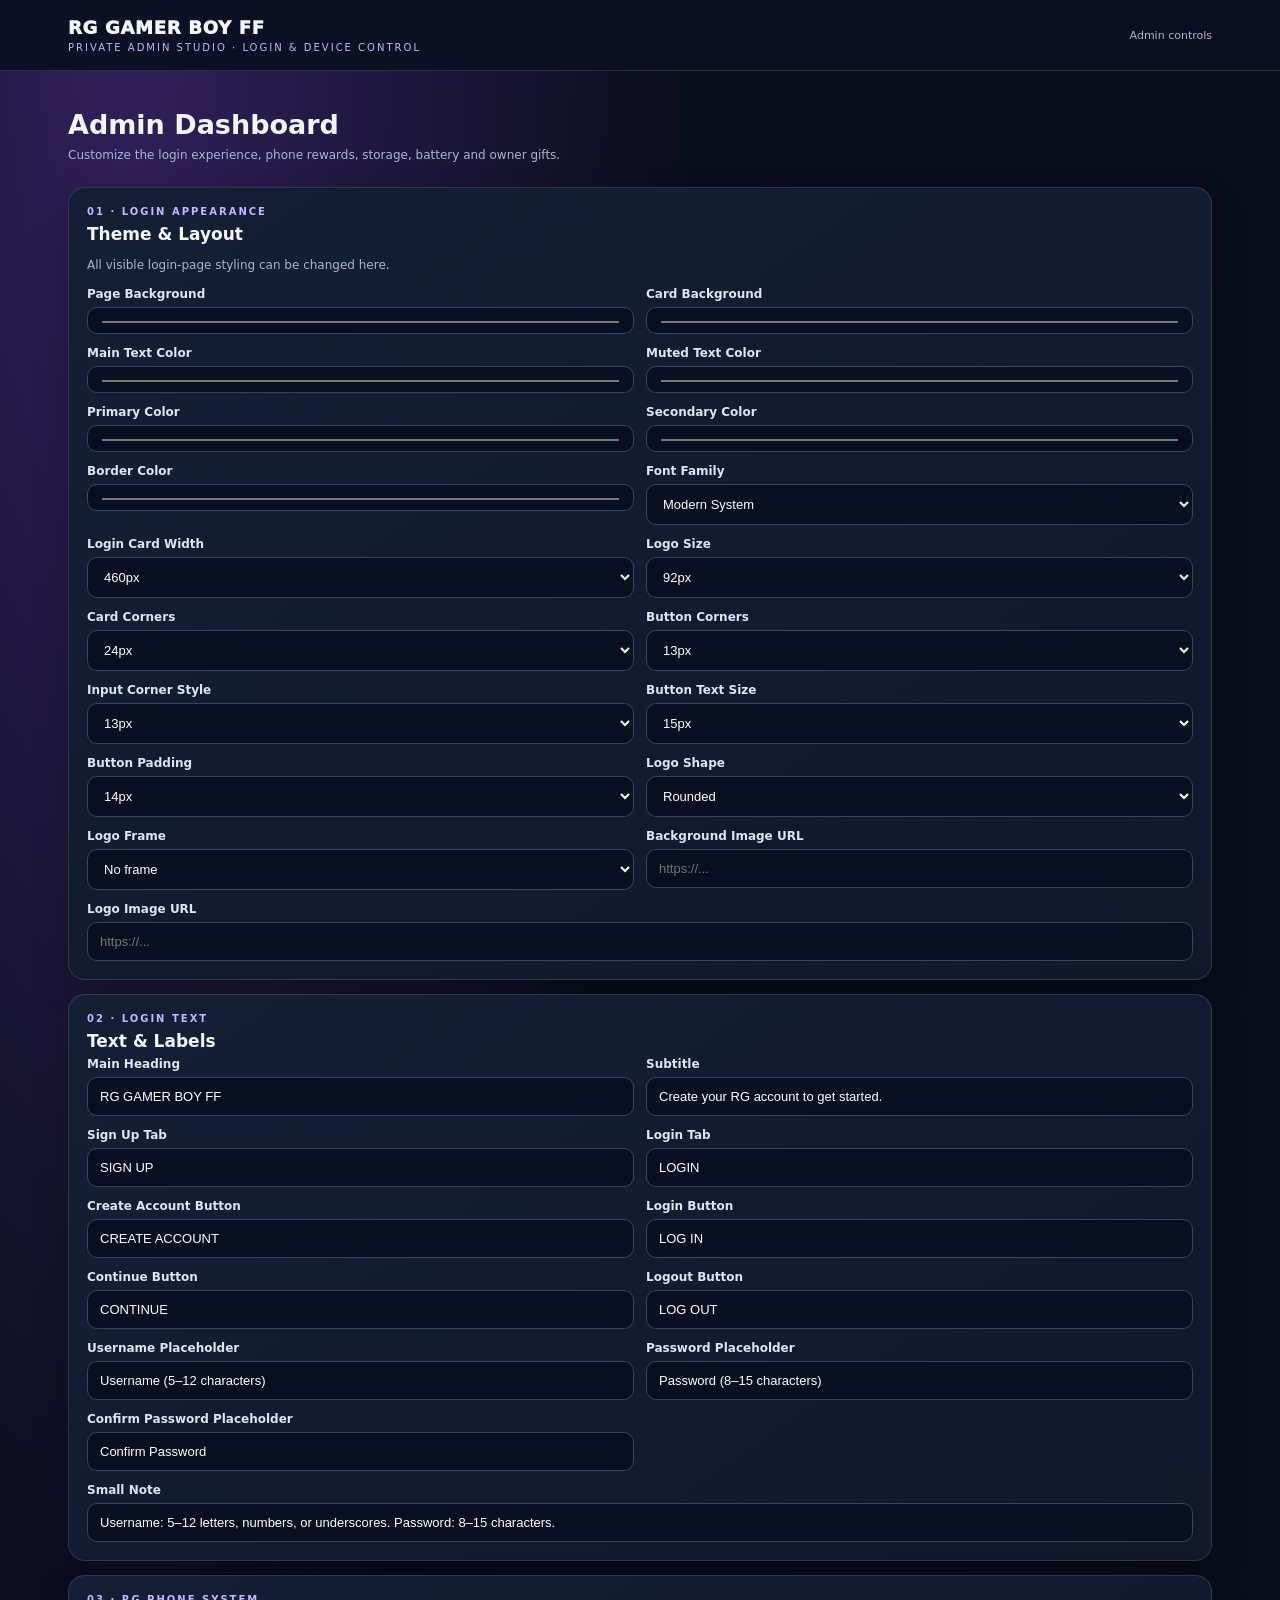
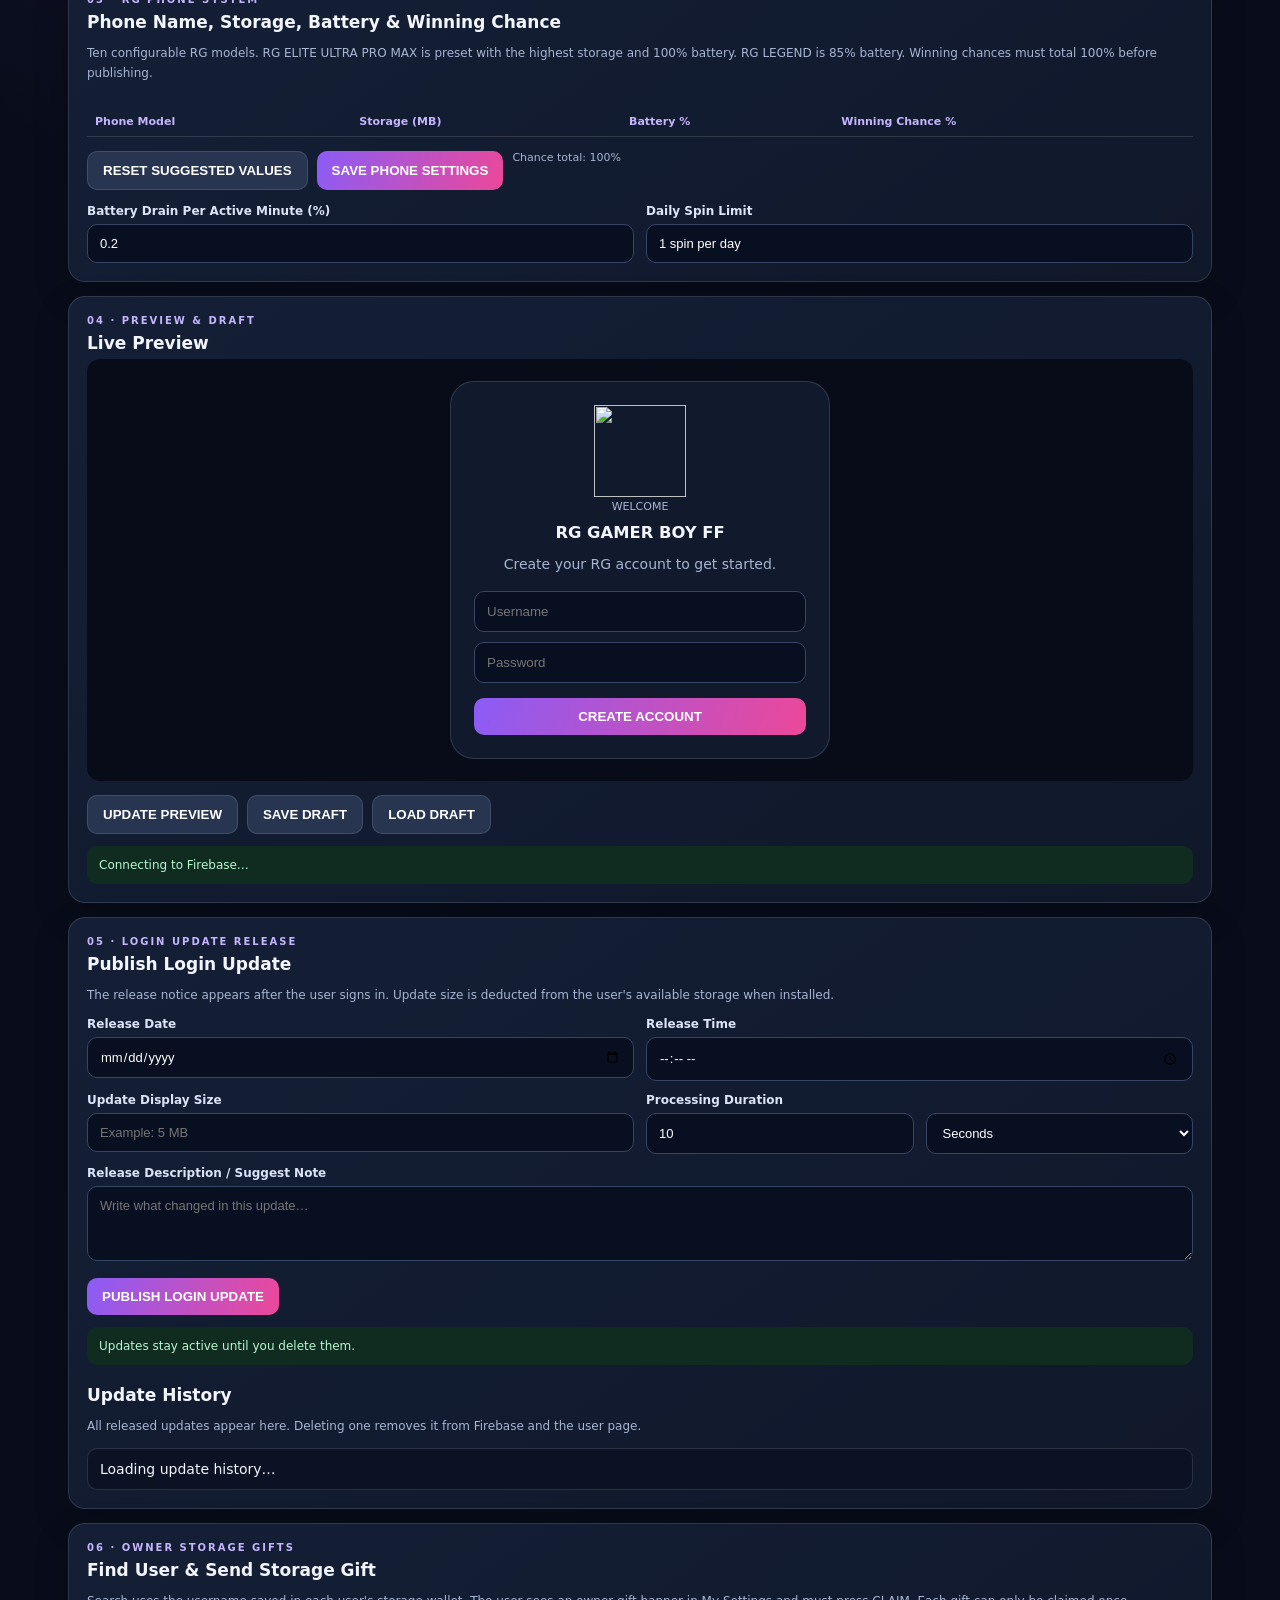
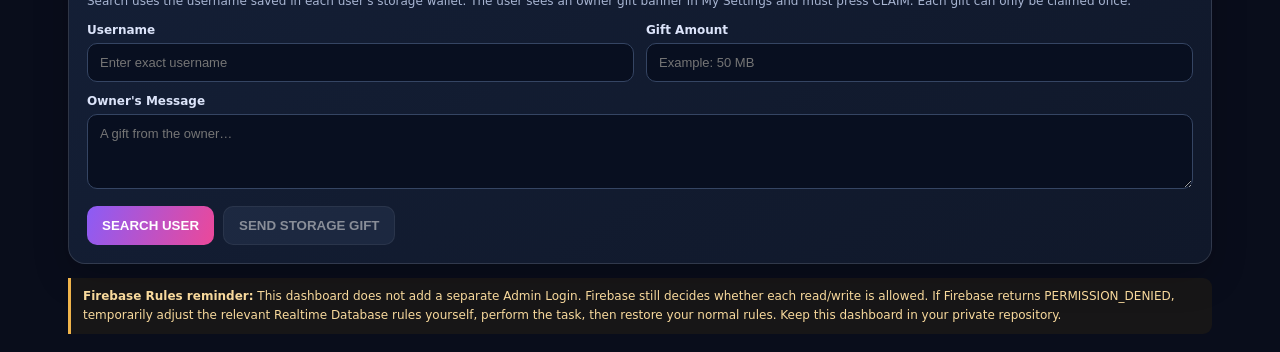
==== commit 25086d96: "Add files via upload" ====
--- a/index.html
+++ b/index.html
@@ -10,17 +10,17 @@
 <div class="field"><label>Font Family</label><select id="fontFamily"><option value="Inter,system-ui,Arial,sans-serif">Modern System</option><option value="Arial,sans-serif">Arial</option><option value="Verdana,sans-serif">Verdana</option><option value="Tahoma,sans-serif">Tahoma</option><option value="Georgia,serif">Georgia</option></select></div><div class="field"><label>Login Card Width</label><select id="cardWidth"><option>380px</option><option selected>460px</option><option>500px</option><option>540px</option></select></div><div class="field"><label>Logo Size</label><select id="logoSize"><option>70px</option><option selected>92px</option><option>120px</option><option>150px</option><option>180px</option></select></div><div class="field"><label>Card Corners</label><select id="cardRadius"><option>0px</option><option>14px</option><option selected>24px</option><option>32px</option></select></div><div class="field"><label>Button Corners</label><select id="buttonRadius"><option>0px</option><option>8px</option><option selected>13px</option><option>22px</option><option>999px</option></select></div><div class="field"><label>Input Corner Style</label><select id="inputRadius"><option>0px</option><option selected>13px</option><option>18px</option><option>24px</option></select></div><div class="field"><label>Button Text Size</label><select id="buttonFont"><option>13px</option><option selected>15px</option><option>17px</option><option>20px</option></select></div><div class="field"><label>Button Padding</label><select id="buttonPadding"><option>10px</option><option selected>14px</option><option>17px</option><option>20px</option></select></div><div class="field"><label>Logo Shape</label><select id="imageRadius"><option value="0">Square</option><option value="12px">Soft corners</option><option selected value="18px">Rounded</option><option value="50%">Circle</option></select></div><div class="field"><label>Logo Frame</label><select id="imageFrame"><option value="0">No frame</option><option value="2px solid #ffffff">White frame</option><option value="3px solid #8b5cf6">Purple frame</option><option value="3px double #ec4899">Double pink frame</option></select></div><div class="field"><label>Background Image URL</label><input id="backgroundImage" placeholder="https://..."></div><div class="field wide"><label>Logo Image URL</label><input id="logoUrl" placeholder="https://..."></div></div></section>
 <section class="panel"><div class="section-kicker">02 · LOGIN TEXT</div><h2>Text & Labels</h2><div class="grid">
 <div class="field"><label>Main Heading</label><input id="pageTitle" value="RG GAMER BOY FF"></div><div class="field"><label>Subtitle</label><input id="subtitle" value="Create your RG account to get started."></div><div class="field"><label>Sign Up Tab</label><input id="signupLabel" value="SIGN UP"></div><div class="field"><label>Login Tab</label><input id="loginLabel" value="LOGIN"></div><div class="field"><label>Create Account Button</label><input id="submitSignup" value="CREATE ACCOUNT"></div><div class="field"><label>Login Button</label><input id="submitLogin" value="LOG IN"></div><div class="field"><label>Continue Button</label><input id="continueText" value="CONTINUE"></div><div class="field"><label>Logout Button</label><input id="logoutText" value="LOG OUT"></div><div class="field"><label>Username Placeholder</label><input id="usernamePlaceholder" value="Username (5–12 characters)"></div><div class="field"><label>Password Placeholder</label><input id="passwordPlaceholder" value="Password (8–15 characters)"></div><div class="field"><label>Confirm Password Placeholder</label><input id="confirmPlaceholder" value="Confirm Password"></div><div class="field wide"><label>Small Note</label><input id="smallNote" value="Username: 5–12 letters, numbers, or underscores. Password: 8–15 characters."></div></div></section>
-<section class="panel"><div class="section-kicker">03 · RG PHONE SYSTEM</div><h2>Phone Name, Storage, Battery & Winning Chance</h2><p class="hint">Ten configurable RG models. RG LITE PRO MAX is preset with the highest storage and 100% battery. RG LEGEND is 85% battery. Winning chances must total 100% before publishing.</p><div class="table-wrap"><table class="phone-table"><thead><tr><th>Phone Model</th><th>Storage (MB)</th><th>Battery %</th><th>Winning Chance %</th></tr></thead><tbody id="phoneRows"></tbody></table></div><div class="actions"><button id="resetPhones">RESET SUGGESTED VALUES</button><span id="chanceTotal" class="mini">Chance total: 100%</span></div><div class="grid" style="margin-top:14px"><div class="field"><label>Battery Drain Per Active Minute (%)</label><input id="batteryDrain" type="number" min="0.01" max="10" step="0.01" value="0.2"></div><div class="field"><label>Daily Spin Limit</label><input value="1 spin per day" disabled></div></div></section>
+<section class="panel"><div class="section-kicker">03 · RG PHONE SYSTEM</div><h2>Phone Name, Storage, Battery & Winning Chance</h2><p class="hint">Ten configurable RG models. RG ELITE ULTRA PRO MAX is preset with the highest storage and 100% battery. RG LEGEND is 85% battery. Winning chances must total 100% before publishing.</p><div class="table-wrap"><table class="phone-table"><thead><tr><th>Phone Model</th><th>Storage (MB)</th><th>Battery %</th><th>Winning Chance %</th></tr></thead><tbody id="phoneRows"></tbody></table></div><div class="actions"><button id="resetPhones">RESET SUGGESTED VALUES</button><button id="savePhones" class="primary">SAVE PHONE SETTINGS</button><span id="chanceTotal" class="mini">Chance total: 100%</span></div><div class="grid" style="margin-top:14px"><div class="field"><label>Battery Drain Per Active Minute (%)</label><input id="batteryDrain" type="number" min="0.01" max="10" step="0.01" value="0.2"></div><div class="field"><label>Daily Spin Limit</label><input value="1 spin per day" disabled></div></div></section>
 <section class="panel"><div class="section-kicker">04 · PREVIEW & DRAFT</div><h2>Live Preview</h2><div class="preview" id="preview"><div class="preview-card" id="previewCard"><img id="previewLogo" src="https://i.supaimg.com/cc740f2b-876c-4dd7-bbf2-16d636413b82/85320e1a-9a75-4178-90bb-a7f01267a661.png"><div class="mini">WELCOME</div><h3 id="previewTitle">RG GAMER BOY FF</h3><p id="previewSubtitle">Create your RG account to get started.</p><input disabled placeholder="Username"><input disabled placeholder="Password"><button id="previewButton" class="primary">CREATE ACCOUNT</button></div></div><div class="actions"><button id="previewBtn">UPDATE PREVIEW</button><button id="saveBtn">SAVE DRAFT</button><button id="loadBtn">LOAD DRAFT</button></div><div id="status" class="status">Connecting to Firebase…</div></section>
-<section class="panel"><div class="section-kicker">05 · LOGIN UPDATE RELEASE</div><h2>Publish Login Update</h2><p class="hint">The release notice appears after the user signs in. Update size is deducted from the user's available storage when installed.</p><div class="grid"><div class="field"><label>Release Date</label><input id="releaseDate" type="date"></div><div class="field"><label>Release Time</label><input id="releaseTime" type="time"></div><div class="field"><label>Update Display Size</label><input id="displaySize" placeholder="Example: 5 MB"></div><div class="field"><label>Processing Duration</label><div class="two-col"><input id="processingTime" type="number" min="1" max="1440" value="10"><select id="processingUnit"><option value="seconds">Seconds</option><option value="minutes">Minutes</option></select></div></div><div class="field wide"><label>Release Description / Suggest Note</label><textarea id="releaseNote" placeholder="Write what changed in this update…"></textarea></div></div><div class="actions"><button id="publishBtn" class="primary">PUBLISH LOGIN UPDATE</button></div></section>
+<section class="panel"><div class="section-kicker">05 · LOGIN UPDATE RELEASE</div><h2>Publish Login Update</h2><p class="hint">The release notice appears after the user signs in. Update size is deducted from the user's available storage when installed.</p><div class="grid"><div class="field"><label>Release Date</label><input id="releaseDate" type="date"></div><div class="field"><label>Release Time</label><input id="releaseTime" type="time"></div><div class="field"><label>Update Display Size</label><input id="displaySize" placeholder="Example: 5 MB"></div><div class="field"><label>Processing Duration</label><div class="two-col"><input id="processingTime" type="number" min="1" max="1440" value="10"><select id="processingUnit"><option value="seconds">Seconds</option><option value="minutes">Minutes</option></select></div></div><div class="field wide"><label>Release Description / Suggest Note</label><textarea id="releaseNote" placeholder="Write what changed in this update…"></textarea></div></div><div class="actions"><button id="publishBtn" class="primary">PUBLISH LOGIN UPDATE</button></div><div id="releaseStatus" class="status">Updates stay active until you delete them.</div><h2 style="margin-top:20px">Update History</h2><p class="hint">All released updates appear here. Deleting one removes it from Firebase and the user page.</p><div id="updateHistory" class="user-result">Loading update history…</div></section>
 <section class="panel"><div class="section-kicker">06 · OWNER STORAGE GIFTS</div><h2>Find User & Send Storage Gift</h2><p class="hint">Search uses the username saved in each user's storage wallet. The user sees an owner gift banner in My Settings and must press CLAIM. Each gift can only be claimed once.</p><div class="grid"><div class="field"><label>Username</label><input id="giftUsername" placeholder="Enter exact username"></div><div class="field"><label>Gift Amount</label><input id="giftAmount" placeholder="Example: 50 MB"></div><div class="field wide"><label>Owner's Message</label><textarea id="giftMessage" placeholder="A gift from the owner…"></textarea></div></div><div class="actions"><button id="searchUser" class="primary">SEARCH USER</button><button id="sendGift" disabled>SEND STORAGE GIFT</button></div><div id="userResult" class="user-result hidden"></div></section>
 <div class="rule-note"><b>Firebase Rules reminder:</b> This dashboard does not add a separate Admin Login. Firebase still decides whether each read/write is allowed. If Firebase returns PERMISSION_DENIED, temporarily adjust the relevant Realtime Database rules yourself, perform the task, then restore your normal rules. Keep this dashboard in your private repository.</div>
 </main>
 <script type="module">
-import{initializeApp}from"https://www.gstatic.com/firebasejs/13.3.0/firebase-app.js";import{getDatabase,ref,get,set,update}from"https://www.gstatic.com/firebasejs/13.3.0/firebase-database.js";
+import{initializeApp}from"https://www.gstatic.com/firebasejs/13.3.0/firebase-app.js";import{getDatabase,ref,get,set,update,push,remove,onValue,runTransaction}from"https://www.gstatic.com/firebasejs/13.3.0/firebase-database.js";
 const cfg={apiKey:"AIzaSyD6hyR4O5Sfb3VWLq5k7RLtoKifI7aiLf8",authDomain:"rg-gamer-boy-ff-79de8.firebaseapp.com",databaseURL:"https://rg-gamer-boy-ff-79de8-default-rtdb.asia-southeast1.firebasedatabase.app",projectId:"rg-gamer-boy-ff-79de8",storageBucket:"rg-gamer-boy-ff-79de8.firebasestorage.app",messagingSenderId:"699276161086",appId:"1:699276161086:web:38531927307cddcc08a16f",measurementId:"G-TRX2QKQFQF"};const app=initializeApp(cfg),db=getDatabase(app),$=id=>document.getElementById(id);
 const defaultPhones=[
-{name:'RG TRIAL',storageMB:150,battery:40,chance:25},{name:'RG LIGHT',storageMB:200,battery:50,chance:20},{name:'RG HERO',storageMB:300,battery:60,chance:15},{name:'RG PRO',storageMB:400,battery:70,chance:12},{name:'RG ELITE',storageMB:500,battery:75,chance:10},{name:'RG PRO MAX',storageMB:600,battery:80,chance:7},{name:'RG LEGEND',storageMB:750,battery:85,chance:5},{name:'RG ULTRA',storageMB:1024,battery:90,chance:3},{name:'RG ELITE PRO MAX',storageMB:1536,battery:95,chance:2},{name:'RG LITE PRO MAX',storageMB:2048,battery:100,chance:1}];
+{name:'RG TRIAL',storageMB:150,battery:40,chance:25},{name:'RG LIGHT',storageMB:200,battery:50,chance:20},{name:'RG HERO',storageMB:300,battery:60,chance:15},{name:'RG PRO',storageMB:400,battery:70,chance:12},{name:'RG ELITE',storageMB:500,battery:75,chance:10},{name:'RG PRO MAX',storageMB:600,battery:80,chance:7},{name:'RG LEGEND',storageMB:750,battery:85,chance:5},{name:'RG ULTRA',storageMB:1024,battery:90,chance:3},{name:'RG ELITE PRO MAX',storageMB:1536,battery:95,chance:2},{name:'RG ELITE ULTRA PRO MAX',storageMB:2048,battery:100,chance:1}];
 const themeIds=['pageBg','cardBg','textColor','mutedColor','primaryColor','secondaryColor','borderColor','fontFamily','cardWidth','logoSize','cardRadius','buttonRadius','inputRadius','buttonFont','buttonPadding','imageRadius','imageFrame','backgroundImage'];const textIds=['pageTitle','subtitle','signupLabel','loginLabel','submitSignup','submitLogin','continueText','logoutText','usernamePlaceholder','passwordPlaceholder','confirmPlaceholder','smallNote'];let selectedUid=null,selectedUsername='';
 function renderPhoneRows(phones=defaultPhones){$('phoneRows').innerHTML='';phones.forEach((p,i)=>{const tr=document.createElement('tr');for(const[k,type]of [['name','text'],['storageMB','number'],['battery','number'],['chance','number']]){const td=document.createElement('td'),input=document.createElement('input');input.type=type;input.value=p[k];input.dataset.index=i;input.dataset.key=k;if(k!=='name'){input.min='0';input.step='0.001'}else input.maxLength=32;input.addEventListener('input',updateChanceTotal);td.append(input);tr.append(td)}$('phoneRows').append(tr)});updateChanceTotal()}
 function readPhones(){return[...$('phoneRows').querySelectorAll('tr')].map(tr=>{const x={};tr.querySelectorAll('input').forEach(i=>x[i.dataset.key]=i.type==='number'?Number(i.value):i.value.trim());return x})}
@@ -31,7 +31,14 @@
 function say(s,e=false){$('status').textContent=s;$('status').classList.toggle('err',e)}
 async function loadDraft(){try{const s=await get(ref(db,'loginSettings/draft'));if(s.exists()){fill(s.val());say('Saved draft loaded.')}else say('No draft found. Current suggested settings loaded.')}catch(e){say('Load failed: '+e.message,true)}}
 $('previewBtn').onclick=()=>{paint();say('Preview updated.')};$('saveBtn').onclick=async()=>{try{await set(ref(db,'loginSettings/draft'),collect());paint();say('Draft saved to Firebase.')}catch(e){say('Save draft failed: '+e.message,true)}};$('loadBtn').onclick=loadDraft;
-$('publishBtn').onclick=async()=>{try{const d=$('releaseDate').value,t=$('releaseTime').value,size=$('displaySize').value.trim(),amount=Number($('processingTime').value),unit=$('processingUnit').value;if(!d||!t)throw Error('Choose release date and time.');if(!size)throw Error('Enter update size, for example 5 MB.');if(!Number.isFinite(amount)||amount<1||amount>1440)throw Error('Processing duration must be 1–1440.');const phones=readPhones(),sum=phones.reduce((a,p)=>a+Number(p.chance||0),0);if(phones.length!==10||phones.some(p=>!p.name||p.storageMB<=0||p.battery<0||p.battery>100||p.chance<0))throw Error('Check all 10 phone names, storage, battery and chances.');if(Math.abs(sum-100)>.0001)throw Error('Winning chances must total exactly 100%. Current total: '+sum.toFixed(3)+'%.');if(!confirm('Publish login settings, phone system and this login update?'))return;$('publishBtn').disabled=true;const version=Date.now(),processingMs=amount*(unit==='minutes'?60000:1000),payload=collect();await update(ref(db),{'loginSettings/current':payload,'loginRelease/current':{version,displaySize:size,releaseNote:$('releaseNote').value.trim(),releaseDate:d,releaseTime:t,releaseAt:new Date(d+'T'+t).getTime(),processingTime:amount,processingUnit:unit,processingMs,publishedAt:Date.now()}});say('Published successfully. Login release version '+version+'.')}catch(e){say('Publish failed: '+e.message,true)}finally{$('publishBtn').disabled=false}};
+$('savePhones').onclick=async()=>{const ps=readPhones(),sum=ps.reduce((a,p)=>a+Number(p.chance||0),0);if(ps.length!==10||ps.some(p=>!p.name||p.storageMB<=0||p.battery<0||p.battery>100||p.chance<0)||Math.abs(sum-100)>.0001){say('Check all phone values. Winning chances must total exactly 100%.',true);return}const b=$('savePhones');b.disabled=true;try{const payload=collect();await set(ref(db,'loginSettings/current/phoneSystem'),payload.phoneSystem);say('Phone settings saved and published to the user page.')}catch(e){say('Phone settings save failed: '+e.message,true)}finally{b.disabled=false}};
+function versionParts(v){const m=String(v||'').match(/^(\d+)\.(\d+)\.(\d+)$/);return m?m.slice(1).map(Number):[1,0,0]}
+function highestReleaseSequence(releases){let max=0;Object.values(releases||{}).forEach(r=>{const a=versionParts(r?.version);if(a[0]===1&&a[1]===0)max=Math.max(max,a[2])});return max}
+function renderUpdateHistory(data){const host=$('updateHistory'),entries=Object.entries(data||{}).sort((a,b)=>(Number(b[1]?.publishedAt)||0)-(Number(a[1]?.publishedAt)||0));if(!entries.length){host.textContent='No updates have been released yet.';return}host.innerHTML='';for(const[id,r]of entries){const card=document.createElement('div');card.className='user-result';const title=document.createElement('b');title.textContent='Version '+(r.version||'Unknown');const meta=document.createElement('div');meta.className='mini';meta.textContent=(r.displaySize||'Size not specified')+' · '+(r.releaseDate||'')+' '+(r.releaseTime||'');const note=document.createElement('p');note.className='hint';note.textContent=r.releaseNote||'No release note.';const del=document.createElement('button');del.textContent='DELETE UPDATE';del.style.background='#6b2635';del.onclick=async()=>{if(!confirm('Permanently delete version '+(r.version||'')+'? It will disappear from all users.'))return;del.disabled=true;try{await remove(ref(db,'loginReleases/'+id));$('releaseStatus').textContent='Version '+r.version+' permanently deleted.'}catch(e){$('releaseStatus').textContent='Delete failed: '+e.message;del.disabled=false}};card.append(title,meta,note,del);host.append(card)}}
+onValue(ref(db,'loginReleases'),snap=>renderUpdateHistory(snap.exists()?snap.val():{}),e=>{$('updateHistory').textContent='Could not load update history: '+e.message});
+async function migrateLegacyRelease(){try{const old=await get(ref(db,'loginRelease/current'));if(!old.exists())return;const marker=await get(ref(db,'loginReleases/legacy_previous'));if(marker.exists())return;const r=old.val()||{};const moved={...r,version:'Previous release',installKey:String(r.version||''),publishedAt:Number(r.publishedAt)||Date.now()};await update(ref(db),{'loginReleases/legacy_previous':moved,'loginRelease/current':null})}catch(e){$('releaseStatus').textContent='Previous update migration could not complete: '+e.message}}
+const legacyMigration=migrateLegacyRelease();
+$('publishBtn').onclick=async()=>{try{await legacyMigration;const d=$('releaseDate').value,t=$('releaseTime').value,size=$('displaySize').value.trim(),amount=Number($('processingTime').value),unit=$('processingUnit').value;if(!d||!t)throw Error('Choose release date and time.');if(!size)throw Error('Enter update size, for example 5 MB.');if(!Number.isFinite(amount)||amount<1||amount>1440)throw Error('Processing duration must be 1–1440.');const ps=readPhones(),sum=ps.reduce((a,p)=>a+Number(p.chance||0),0);if(ps.length!==10||ps.some(p=>!p.name||p.storageMB<=0||p.battery<0||p.battery>100||p.chance<0))throw Error('Check all 10 phone names, storage, battery and chances.');if(Math.abs(sum-100)>.0001)throw Error('Winning chances must total exactly 100%. Current total: '+sum.toFixed(3)+'%.');if(!confirm('Publish these login settings and release a new update?'))return;$('publishBtn').disabled=true;const processingMs=amount*(unit==='minutes'?60000:1000),payload=collect(),snap=await get(ref(db,'loginReleases')),maxExisting=highestReleaseSequence(snap.exists()?snap.val():{}),seqTx=await runTransaction(ref(db,'loginReleaseMeta/lastSequence'),current=>Math.max(Number(current)||0,maxExisting)+1);if(!seqTx.committed)throw Error('Could not allocate a new version number. Check Firebase rules for loginReleaseMeta.');const version='1.0.'+String(seqTx.snapshot.val()).padStart(2,'0'),newRef=push(ref(db,'loginReleases'));const release={version,displaySize:size,releaseNote:$('releaseNote').value.trim(),releaseDate:d,releaseTime:t,releaseAt:new Date(d+'T'+t).getTime(),processingTime:amount,processingUnit:unit,processingMs,publishedAt:Date.now()};await update(ref(db),{'loginSettings/current':payload,['loginReleases/'+newRef.key]:release});$('releaseStatus').textContent='Published version '+version+'. It will remain active until you delete it.';say('Settings published. RG version '+version+' released.')}catch(e){say('Publish failed: '+e.message,true);$('releaseStatus').textContent='Publish failed: '+e.message}finally{$('publishBtn').disabled=false}}
 function parseSize(s){const m=String(s).trim().toUpperCase().match(/^([0-9]+(?:\.[0-9]+)?)\s*(GB|GIB|MB|MIB|KB|KIB|B)$/);if(!m)throw Error('Enter a valid size such as 50 MB or 1 GB.');return Math.ceil(Number(m[1])*({GB:1048576*1024,GIB:1048576*1024,MB:1048576,MIB:1048576,KB:1024,KIB:1024,B:1}[m[2]]))}
 $('searchUser').onclick=async()=>{selectedUid=null;$('sendGift').disabled=true;$('userResult').classList.add('hidden');const name=$('giftUsername').value.trim().toLowerCase();if(!name){$('userResult').textContent='Enter a username first.';$('userResult').classList.remove('hidden');return}try{const s=await get(ref(db,'users'));if(!s.exists())throw Error('No users data was found.');const users=s.val();for(const[uid,data]of Object.entries(users)){const w=data?.storageWallet||{};if(String(w.username||'').toLowerCase()===name){selectedUid=uid;selectedUsername=w.username;$('userResult').textContent='User found: '+w.username+' · UID: '+uid;$('userResult').classList.remove('hidden');$('sendGift').disabled=false;return}}$('userResult').textContent='No matching username found. Existing accounts created before this version may not have username saved in storageWallet.';$('userResult').classList.remove('hidden')}catch(e){$('userResult').textContent='Search failed: '+e.message+' If PERMISSION_DENIED appears, temporarily allow reading users in your Firebase Rules, then restore your rules.';$('userResult').classList.remove('hidden')}};
 $('sendGift').onclick=async()=>{if(!selectedUid)return;try{const bytes=parseSize($('giftAmount').value),message=$('giftMessage').value.trim(),giftId='gift_'+Date.now()+'_'+Math.random().toString(36).slice(2,8),gift={bytes,message,createdAt:Date.now(),claimed:false,from:'Owner'};await set(ref(db,'users/'+selectedUid+'/storageWallet/gifts/'+giftId),gift);$('userResult').textContent='Gift sent to '+selectedUsername+'. It will appear in My Settings until claimed.';$('sendGift').disabled=true}catch(e){$('userResult').textContent='Gift send failed: '+e.message+' Check the temporary Firebase write permission for users/{uid}/storageWallet.'}};
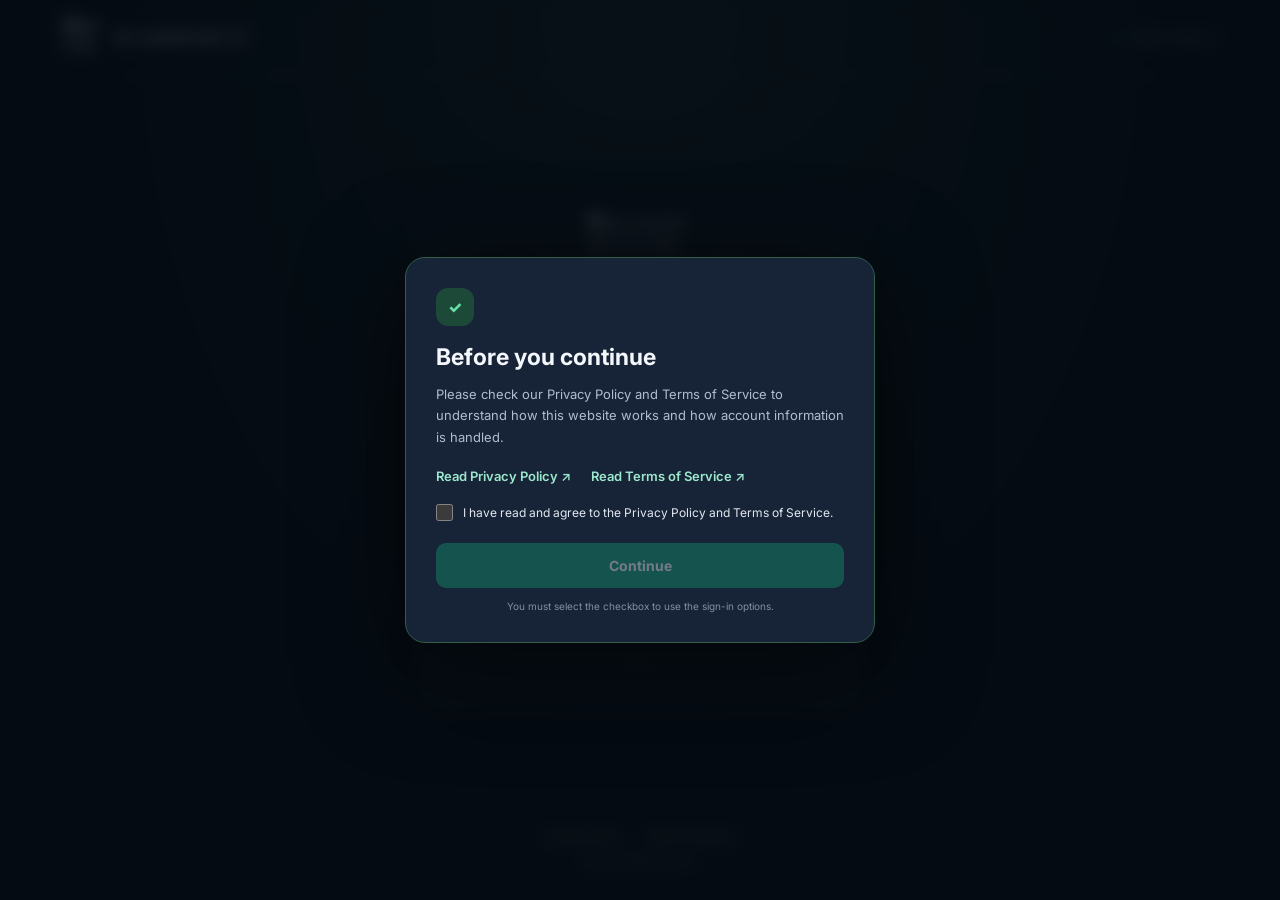
==== commit 29fc8250: "Add files via upload" ====
--- a/index.html
+++ b/index.html
@@ -1,46 +1,51 @@
 <!doctype html>
-<html lang="en"><head><meta charset="utf-8"><meta name="viewport" content="width=device-width,initial-scale=1"><meta name="theme-color" content="#090d1b"><title>RG GAMER BOY FF · Admin Studio</title>
-<style>
-:root{--bg:#090d1b;--panel:#121b30;--line:#ffffff20;--muted:#a8b5d2;--text:#f4f6ff;--a:#8b5cf6;--b:#ec4899}*{box-sizing:border-box}body{margin:0;background:radial-gradient(ellipse at 10% 0,#31205b,transparent 35%),var(--bg);color:var(--text);font:14px Inter,system-ui,Arial,sans-serif}header{position:sticky;top:0;z-index:10;background:#0b1122eF;border-bottom:1px solid var(--line);backdrop-filter:blur(16px)}.head{max-width:1180px;margin:auto;padding:17px 18px;display:flex;align-items:center;justify-content:space-between;gap:14px}.brand{font-size:18px;font-weight:1000;letter-spacing:.7px}.tag{font-size:10px;letter-spacing:2px;color:#c4b5fd;margin-top:4px}.wrap{max-width:1180px;margin:auto;padding:18px}.intro{padding:20px 0 8px}.intro h1{font-size:27px;margin:0 0 6px}.muted,.hint{color:var(--muted);font-size:12px;line-height:1.6}.panel{background:linear-gradient(145deg,#141f36,#10182a);border:1px solid var(--line);border-radius:17px;padding:18px;margin:14px 0;box-shadow:0 14px 36px #0003}.panel h2{font-size:17px;margin:0 0 6px}.grid{display:grid;grid-template-columns:repeat(2,minmax(0,1fr));gap:12px}.field label{display:block;font-weight:800;font-size:12px;margin-bottom:6px;color:#dce4fa}.field input,.field select,.field textarea{width:100%;padding:11px 12px;border:1px solid #354563;border-radius:10px;background:#080f20;color:#fff;font:13px Arial,sans-serif;outline:none}.field textarea{min-height:75px;resize:vertical}.wide{grid-column:1/-1}.actions{display:flex;gap:9px;flex-wrap:wrap;margin-top:14px}button{border:1px solid var(--line);border-radius:10px;padding:11px 15px;background:#273550;color:#fff;font-weight:900;cursor:pointer}button.primary{border:0;background:linear-gradient(110deg,var(--a),var(--b))}button:disabled{opacity:.5;cursor:wait}.status{padding:12px;border-radius:10px;background:#102b20;color:#b7f7d1;white-space:pre-wrap;margin-top:12px;font-size:12px}.status.err{background:#35151b;color:#ffc2ca}.preview{display:grid;place-items:center;background:#080b18;padding:22px;border-radius:13px;min-height:310px;background-size:cover;background-position:center}.preview-card{width:min(100%,380px);padding:23px;text-align:center;background:#111a2d;border:1px solid #ffffff22;border-radius:24px}.preview-card img{width:92px;height:92px;object-fit:contain}.preview-card h3{margin:10px 0}.preview-card p{color:#a8b5d2}.preview-card input{width:100%;padding:12px;margin:5px 0;border-radius:10px;border:1px solid #354563;background:#080f20;color:white}.preview-card button{width:100%;margin-top:10px}.phone-table{width:100%;border-collapse:collapse;margin-top:12px;min-width:760px}.phone-table th,.phone-table td{padding:8px;border-bottom:1px solid var(--line);text-align:left}.phone-table th{font-size:11px;color:#c4b5fd}.phone-table input{width:100%;min-width:90px;padding:9px;border:1px solid #354563;border-radius:8px;background:#080f20;color:white}.table-wrap{overflow:auto}.mini{font-size:11px;color:var(--muted)}.two-col{display:grid;grid-template-columns:1fr 1fr;gap:12px}.user-result{padding:12px;border:1px solid var(--line);border-radius:10px;background:#0a1223;margin-top:10px}.hidden{display:none!important}.section-kicker{font-size:10px;color:#c4b5fd;letter-spacing:2px;font-weight:900;margin-bottom:7px}.rule-note{border-left:3px solid #f0b44b;padding:9px 12px;background:#33271055;color:#f8d99c;border-radius:0 9px 9px 0;font-size:12px;line-height:1.6;margin-top:12px}@media(max-width:700px){.grid,.two-col{grid-template-columns:1fr}.wrap{padding:12px}.panel{padding:14px}.head{padding:14px}.intro h1{font-size:23px}}
-</style></head><body>
-<header><div class="head"><div><div class="brand">RG GAMER BOY FF</div><div class="tag">PRIVATE ADMIN STUDIO · LOGIN & DEVICE CONTROL</div></div><div class="mini">Admin controls</div></div></header>
-<main class="wrap"><section class="intro"><h1>Admin Dashboard</h1><div class="muted">Customize the login experience, phone rewards, storage, battery and owner gifts.</div></section>
-<section class="panel"><div class="section-kicker">01 · LOGIN APPEARANCE</div><h2>Theme & Layout</h2><p class="hint">All visible login-page styling can be changed here.</p><div class="grid">
-<div class="field"><label>Page Background</label><input id="pageBg" type="color" value="#090d1b"></div><div class="field"><label>Card Background</label><input id="cardBg" type="color" value="#111a2d"></div><div class="field"><label>Main Text Color</label><input id="textColor" type="color" value="#f5f7ff"></div><div class="field"><label>Muted Text Color</label><input id="mutedColor" type="color" value="#9eaccb"></div><div class="field"><label>Primary Color</label><input id="primaryColor" type="color" value="#8b5cf6"></div><div class="field"><label>Secondary Color</label><input id="secondaryColor" type="color" value="#ec4899"></div><div class="field"><label>Border Color</label><input id="borderColor" type="color" value="#ffffff"></div>
-<div class="field"><label>Font Family</label><select id="fontFamily"><option value="Inter,system-ui,Arial,sans-serif">Modern System</option><option value="Arial,sans-serif">Arial</option><option value="Verdana,sans-serif">Verdana</option><option value="Tahoma,sans-serif">Tahoma</option><option value="Georgia,serif">Georgia</option></select></div><div class="field"><label>Login Card Width</label><select id="cardWidth"><option>380px</option><option selected>460px</option><option>500px</option><option>540px</option></select></div><div class="field"><label>Logo Size</label><select id="logoSize"><option>70px</option><option selected>92px</option><option>120px</option><option>150px</option><option>180px</option></select></div><div class="field"><label>Card Corners</label><select id="cardRadius"><option>0px</option><option>14px</option><option selected>24px</option><option>32px</option></select></div><div class="field"><label>Button Corners</label><select id="buttonRadius"><option>0px</option><option>8px</option><option selected>13px</option><option>22px</option><option>999px</option></select></div><div class="field"><label>Input Corner Style</label><select id="inputRadius"><option>0px</option><option selected>13px</option><option>18px</option><option>24px</option></select></div><div class="field"><label>Button Text Size</label><select id="buttonFont"><option>13px</option><option selected>15px</option><option>17px</option><option>20px</option></select></div><div class="field"><label>Button Padding</label><select id="buttonPadding"><option>10px</option><option selected>14px</option><option>17px</option><option>20px</option></select></div><div class="field"><label>Logo Shape</label><select id="imageRadius"><option value="0">Square</option><option value="12px">Soft corners</option><option selected value="18px">Rounded</option><option value="50%">Circle</option></select></div><div class="field"><label>Logo Frame</label><select id="imageFrame"><option value="0">No frame</option><option value="2px solid #ffffff">White frame</option><option value="3px solid #8b5cf6">Purple frame</option><option value="3px double #ec4899">Double pink frame</option></select></div><div class="field"><label>Background Image URL</label><input id="backgroundImage" placeholder="https://..."></div><div class="field wide"><label>Logo Image URL</label><input id="logoUrl" placeholder="https://..."></div></div></section>
-<section class="panel"><div class="section-kicker">02 · LOGIN TEXT</div><h2>Text & Labels</h2><div class="grid">
-<div class="field"><label>Main Heading</label><input id="pageTitle" value="RG GAMER BOY FF"></div><div class="field"><label>Subtitle</label><input id="subtitle" value="Create your RG account to get started."></div><div class="field"><label>Sign Up Tab</label><input id="signupLabel" value="SIGN UP"></div><div class="field"><label>Login Tab</label><input id="loginLabel" value="LOGIN"></div><div class="field"><label>Create Account Button</label><input id="submitSignup" value="CREATE ACCOUNT"></div><div class="field"><label>Login Button</label><input id="submitLogin" value="LOG IN"></div><div class="field"><label>Continue Button</label><input id="continueText" value="CONTINUE"></div><div class="field"><label>Logout Button</label><input id="logoutText" value="LOG OUT"></div><div class="field"><label>Username Placeholder</label><input id="usernamePlaceholder" value="Username (5–12 characters)"></div><div class="field"><label>Password Placeholder</label><input id="passwordPlaceholder" value="Password (8–15 characters)"></div><div class="field"><label>Confirm Password Placeholder</label><input id="confirmPlaceholder" value="Confirm Password"></div><div class="field wide"><label>Small Note</label><input id="smallNote" value="Username: 5–12 letters, numbers, or underscores. Password: 8–15 characters."></div></div></section>
-<section class="panel"><div class="section-kicker">03 · RG PHONE SYSTEM</div><h2>Phone Name, Storage, Battery & Winning Chance</h2><p class="hint">Ten configurable RG models. RG ELITE ULTRA PRO MAX is preset with the highest storage and 100% battery. RG LEGEND is 85% battery. Winning chances must total 100% before publishing.</p><div class="table-wrap"><table class="phone-table"><thead><tr><th>Phone Model</th><th>Storage (MB)</th><th>Battery %</th><th>Winning Chance %</th></tr></thead><tbody id="phoneRows"></tbody></table></div><div class="actions"><button id="resetPhones">RESET SUGGESTED VALUES</button><button id="savePhones" class="primary">SAVE PHONE SETTINGS</button><span id="chanceTotal" class="mini">Chance total: 100%</span></div><div class="grid" style="margin-top:14px"><div class="field"><label>Battery Drain Per Active Minute (%)</label><input id="batteryDrain" type="number" min="0.01" max="10" step="0.01" value="0.2"></div><div class="field"><label>Daily Spin Limit</label><input value="1 spin per day" disabled></div></div></section>
-<section class="panel"><div class="section-kicker">04 · PREVIEW & DRAFT</div><h2>Live Preview</h2><div class="preview" id="preview"><div class="preview-card" id="previewCard"><img id="previewLogo" src="https://i.supaimg.com/cc740f2b-876c-4dd7-bbf2-16d636413b82/85320e1a-9a75-4178-90bb-a7f01267a661.png"><div class="mini">WELCOME</div><h3 id="previewTitle">RG GAMER BOY FF</h3><p id="previewSubtitle">Create your RG account to get started.</p><input disabled placeholder="Username"><input disabled placeholder="Password"><button id="previewButton" class="primary">CREATE ACCOUNT</button></div></div><div class="actions"><button id="previewBtn">UPDATE PREVIEW</button><button id="saveBtn">SAVE DRAFT</button><button id="loadBtn">LOAD DRAFT</button></div><div id="status" class="status">Connecting to Firebase…</div></section>
-<section class="panel"><div class="section-kicker">05 · LOGIN UPDATE RELEASE</div><h2>Publish Login Update</h2><p class="hint">The release notice appears after the user signs in. Update size is deducted from the user's available storage when installed.</p><div class="grid"><div class="field"><label>Release Date</label><input id="releaseDate" type="date"></div><div class="field"><label>Release Time</label><input id="releaseTime" type="time"></div><div class="field"><label>Update Display Size</label><input id="displaySize" placeholder="Example: 5 MB"></div><div class="field"><label>Processing Duration</label><div class="two-col"><input id="processingTime" type="number" min="1" max="1440" value="10"><select id="processingUnit"><option value="seconds">Seconds</option><option value="minutes">Minutes</option></select></div></div><div class="field wide"><label>Release Description / Suggest Note</label><textarea id="releaseNote" placeholder="Write what changed in this update…"></textarea></div></div><div class="actions"><button id="publishBtn" class="primary">PUBLISH LOGIN UPDATE</button></div><div id="releaseStatus" class="status">Updates stay active until you delete them.</div><h2 style="margin-top:20px">Update History</h2><p class="hint">All released updates appear here. Deleting one removes it from Firebase and the user page.</p><div id="updateHistory" class="user-result">Loading update history…</div></section>
-<section class="panel"><div class="section-kicker">06 · OWNER STORAGE GIFTS</div><h2>Find User & Send Storage Gift</h2><p class="hint">Search uses the username saved in each user's storage wallet. The user sees an owner gift banner in My Settings and must press CLAIM. Each gift can only be claimed once.</p><div class="grid"><div class="field"><label>Username</label><input id="giftUsername" placeholder="Enter exact username"></div><div class="field"><label>Gift Amount</label><input id="giftAmount" placeholder="Example: 50 MB"></div><div class="field wide"><label>Owner's Message</label><textarea id="giftMessage" placeholder="A gift from the owner…"></textarea></div></div><div class="actions"><button id="searchUser" class="primary">SEARCH USER</button><button id="sendGift" disabled>SEND STORAGE GIFT</button></div><div id="userResult" class="user-result hidden"></div></section>
-<div class="rule-note"><b>Firebase Rules reminder:</b> This dashboard does not add a separate Admin Login. Firebase still decides whether each read/write is allowed. If Firebase returns PERMISSION_DENIED, temporarily adjust the relevant Realtime Database rules yourself, perform the task, then restore your normal rules. Keep this dashboard in your private repository.</div>
+<html lang="en">
+<head>
+<meta charset="utf-8"><meta name="viewport" content="width=device-width,initial-scale=1">
+<meta name="theme-color" content="#081914">
+<title>RG GAMER BOY FF — Sign in</title>
+<link rel="preconnect" href="https://fonts.googleapis.com">
+<link rel="preconnect" href="https://fonts.gstatic.com" crossorigin>
+<link href="https://fonts.googleapis.com/css2?family=Inter:wght@400;500;600;700;800&display=swap" rel="stylesheet">
+<link rel="stylesheet" href="./styles.css">
+</head>
+<body>
+<header class="topbar"><a class="brand" href="./" aria-label="RG GAMER BOY FF home"><img class="brand-logo" src="https://i.supaimg.com/cc740f2b-876c-4dd7-bbf2-16d636413b82/85320e1a-9a75-4178-90bb-a7f01267a661.png" alt="RG logo"><span>RG GAMER BOY FF</span></a><span class="secure"><span class="dot"></span> Secure sign-in</span></header>
+<main class="shell">
+<section class="card">
+<div class="hero-logo-wrap"><img class="hero-logo" src="https://i.supaimg.com/cc740f2b-876c-4dd7-bbf2-16d636413b82/85320e1a-9a75-4178-90bb-a7f01267a661.png" alt="RG GAMER BOY FF logo"></div>
+<div class="eyebrow">OFFICIAL ACCOUNT ACCESS</div>
+<h1 id="welcomeTitle">Welcome</h1>
+<p class="subtitle" id="welcomeSubtitle">Choose how you want to continue.</p>
+<div id="status" class="status" role="status" aria-live="polite"></div>
+<div id="authOptions">
+<button id="googleBtn" class="auth-btn google-btn">
+<svg class="google-icon" viewBox="0 0 48 48" aria-hidden="true"><path fill="#EA4335" d="M24 9.5c3.54 0 6.71 1.22 9.21 3.6l6.85-6.85C35.9 2.38 30.47 0 24 0 14.62 0 6.51 5.38 2.56 13.22l7.98 6.19C12.43 13.72 17.74 9.5 24 9.5z"/><path fill="#4285F4" d="M46.98 24.55c0-1.57-.15-3.09-.38-4.55H24v9.02h12.93c-.58 2.96-2.25 5.48-4.73 7.18l7.62 5.9c4.45-4.11 7.16-10.16 7.16-17.55z"/><path fill="#FBBC05" d="M10.53 28.59A14.4 14.4 0 0 1 9.75 24c0-1.59.27-3.13.76-4.59l-7.98-6.19A23.9 23.9 0 0 0 0 24c0 3.87.93 7.54 2.56 10.78l7.97-6.19z"/><path fill="#34A853" d="M24 48c6.48 0 11.93-2.13 15.9-5.9l-7.62-5.9c-2.11 1.41-4.81 2.25-8.28 2.25-6.26 0-11.57-4.22-13.47-9.91l-7.98 6.19C6.51 42.62 14.62 48 24 48z"/></svg>
+<span>Continue with Google</span>
+</button>
+<div class="separator"><span>OR</span></div>
+<a class="auth-btn username-btn" href="./index2.html"><span class="btn-symbol">♙</span><span>Continue with Username &amp; Password</span></a>
+</div>
+<div id="signedIn" class="signed-in" hidden>
+<button id="continueBtn" class="primary-btn">Continue</button>
+<button id="deleteAccountBtn" class="delete-account-btn" hidden>Delete Account</button>
+<button id="guestLogoutBtn" class="logout-btn" hidden>Logout</button>
+</div>
+<p class="fineprint">By continuing, you confirm that you have reviewed and accepted our policies.</p>
+</section>
 </main>
-<script type="module">
-import{initializeApp}from"https://www.gstatic.com/firebasejs/13.3.0/firebase-app.js";import{getDatabase,ref,get,set,update,push,remove,onValue,runTransaction}from"https://www.gstatic.com/firebasejs/13.3.0/firebase-database.js";
-const cfg={apiKey:"AIzaSyD6hyR4O5Sfb3VWLq5k7RLtoKifI7aiLf8",authDomain:"rg-gamer-boy-ff-79de8.firebaseapp.com",databaseURL:"https://rg-gamer-boy-ff-79de8-default-rtdb.asia-southeast1.firebasedatabase.app",projectId:"rg-gamer-boy-ff-79de8",storageBucket:"rg-gamer-boy-ff-79de8.firebasestorage.app",messagingSenderId:"699276161086",appId:"1:699276161086:web:38531927307cddcc08a16f",measurementId:"G-TRX2QKQFQF"};const app=initializeApp(cfg),db=getDatabase(app),$=id=>document.getElementById(id);
-const defaultPhones=[
-{name:'RG TRIAL',storageMB:150,battery:40,chance:25},{name:'RG LIGHT',storageMB:200,battery:50,chance:20},{name:'RG HERO',storageMB:300,battery:60,chance:15},{name:'RG PRO',storageMB:400,battery:70,chance:12},{name:'RG ELITE',storageMB:500,battery:75,chance:10},{name:'RG PRO MAX',storageMB:600,battery:80,chance:7},{name:'RG LEGEND',storageMB:750,battery:85,chance:5},{name:'RG ULTRA',storageMB:1024,battery:90,chance:3},{name:'RG ELITE PRO MAX',storageMB:1536,battery:95,chance:2},{name:'RG ELITE ULTRA PRO MAX',storageMB:2048,battery:100,chance:1}];
-const themeIds=['pageBg','cardBg','textColor','mutedColor','primaryColor','secondaryColor','borderColor','fontFamily','cardWidth','logoSize','cardRadius','buttonRadius','inputRadius','buttonFont','buttonPadding','imageRadius','imageFrame','backgroundImage'];const textIds=['pageTitle','subtitle','signupLabel','loginLabel','submitSignup','submitLogin','continueText','logoutText','usernamePlaceholder','passwordPlaceholder','confirmPlaceholder','smallNote'];let selectedUid=null,selectedUsername='';
-function renderPhoneRows(phones=defaultPhones){$('phoneRows').innerHTML='';phones.forEach((p,i)=>{const tr=document.createElement('tr');for(const[k,type]of [['name','text'],['storageMB','number'],['battery','number'],['chance','number']]){const td=document.createElement('td'),input=document.createElement('input');input.type=type;input.value=p[k];input.dataset.index=i;input.dataset.key=k;if(k!=='name'){input.min='0';input.step='0.001'}else input.maxLength=32;input.addEventListener('input',updateChanceTotal);td.append(input);tr.append(td)}$('phoneRows').append(tr)});updateChanceTotal()}
-function readPhones(){return[...$('phoneRows').querySelectorAll('tr')].map(tr=>{const x={};tr.querySelectorAll('input').forEach(i=>x[i.dataset.key]=i.type==='number'?Number(i.value):i.value.trim());return x})}
-function updateChanceTotal(){const total=readPhones().reduce((s,p)=>s+(Number(p.chance)||0),0);$('chanceTotal').textContent='Chance total: '+total.toFixed(3)+'%';$('chanceTotal').style.color=Math.abs(total-100)<.0001?'#86efac':'#fbbf24'}renderPhoneRows();$('resetPhones').onclick=()=>renderPhoneRows(defaultPhones);
-function collect(){const theme={};themeIds.forEach(k=>theme[k]=$ (k).value);const text={};textIds.forEach(k=>text[k]=$ (k).value);return{theme,text,logoUrl:$('logoUrl').value.trim(),phoneSystem:{phones:readPhones(),batteryDrainPerMinute:Number($('batteryDrain').value)||.2}}}
-function fill(d){const t=d?.theme||{},x=d?.text||{};themeIds.forEach(k=>{if(t[k]!=null)$(k).value=t[k]});textIds.forEach(k=>{if(x[k]!=null)$(k).value=x[k]});$('logoUrl').value=d?.logoUrl||'';$('batteryDrain').value=d?.phoneSystem?.batteryDrainPerMinute??.2;if(d?.phoneSystem?.phones?.length===10)renderPhoneRows(d.phoneSystem.phones);paint()}
-function paint(){const d=collect(),t=d.theme,x=d.text,c=$('previewCard');$('preview').style.background=t.pageBg;$('preview').style.backgroundImage=t.backgroundImage?`url("${t.backgroundImage}")`:'';c.style.background=t.cardBg;c.style.color=t.textColor;c.style.borderRadius=t.cardRadius;c.style.width=`min(100%,${t.cardWidth})`;c.style.fontFamily=t.fontFamily;c.style.borderColor=t.borderColor;$('previewTitle').textContent=x.pageTitle;$('previewSubtitle').textContent=x.subtitle;$('previewButton').textContent=x.submitSignup;$('previewButton').style.background=`linear-gradient(110deg,${t.primaryColor},${t.secondaryColor})`;$('previewButton').style.borderRadius=t.buttonRadius;$('previewButton').style.fontSize=t.buttonFont;$('previewButton').style.padding=t.buttonPadding;$('previewLogo').style.width=t.logoSize;$('previewLogo').style.height=t.logoSize;$('previewLogo').style.borderRadius=t.imageRadius;$('previewLogo').style.border=t.imageFrame;if(d.logoUrl)$('previewLogo').src=d.logoUrl}
-function say(s,e=false){$('status').textContent=s;$('status').classList.toggle('err',e)}
-async function loadDraft(){try{const s=await get(ref(db,'loginSettings/draft'));if(s.exists()){fill(s.val());say('Saved draft loaded.')}else say('No draft found. Current suggested settings loaded.')}catch(e){say('Load failed: '+e.message,true)}}
-$('previewBtn').onclick=()=>{paint();say('Preview updated.')};$('saveBtn').onclick=async()=>{try{await set(ref(db,'loginSettings/draft'),collect());paint();say('Draft saved to Firebase.')}catch(e){say('Save draft failed: '+e.message,true)}};$('loadBtn').onclick=loadDraft;
-$('savePhones').onclick=async()=>{const ps=readPhones(),sum=ps.reduce((a,p)=>a+Number(p.chance||0),0);if(ps.length!==10||ps.some(p=>!p.name||p.storageMB<=0||p.battery<0||p.battery>100||p.chance<0)||Math.abs(sum-100)>.0001){say('Check all phone values. Winning chances must total exactly 100%.',true);return}const b=$('savePhones');b.disabled=true;try{const payload=collect();await set(ref(db,'loginSettings/current/phoneSystem'),payload.phoneSystem);say('Phone settings saved and published to the user page.')}catch(e){say('Phone settings save failed: '+e.message,true)}finally{b.disabled=false}};
-function versionParts(v){const m=String(v||'').match(/^(\d+)\.(\d+)\.(\d+)$/);return m?m.slice(1).map(Number):[1,0,0]}
-function highestReleaseSequence(releases){let max=0;Object.values(releases||{}).forEach(r=>{const a=versionParts(r?.version);if(a[0]===1&&a[1]===0)max=Math.max(max,a[2])});return max}
-function renderUpdateHistory(data){const host=$('updateHistory'),entries=Object.entries(data||{}).sort((a,b)=>(Number(b[1]?.publishedAt)||0)-(Number(a[1]?.publishedAt)||0));if(!entries.length){host.textContent='No updates have been released yet.';return}host.innerHTML='';for(const[id,r]of entries){const card=document.createElement('div');card.className='user-result';const title=document.createElement('b');title.textContent='Version '+(r.version||'Unknown');const meta=document.createElement('div');meta.className='mini';meta.textContent=(r.displaySize||'Size not specified')+' · '+(r.releaseDate||'')+' '+(r.releaseTime||'');const note=document.createElement('p');note.className='hint';note.textContent=r.releaseNote||'No release note.';const del=document.createElement('button');del.textContent='DELETE UPDATE';del.style.background='#6b2635';del.onclick=async()=>{if(!confirm('Permanently delete version '+(r.version||'')+'? It will disappear from all users.'))return;del.disabled=true;try{await remove(ref(db,'loginReleases/'+id));$('releaseStatus').textContent='Version '+r.version+' permanently deleted.'}catch(e){$('releaseStatus').textContent='Delete failed: '+e.message;del.disabled=false}};card.append(title,meta,note,del);host.append(card)}}
-onValue(ref(db,'loginReleases'),snap=>renderUpdateHistory(snap.exists()?snap.val():{}),e=>{$('updateHistory').textContent='Could not load update history: '+e.message});
-async function migrateLegacyRelease(){try{const old=await get(ref(db,'loginRelease/current'));if(!old.exists())return;const marker=await get(ref(db,'loginReleases/legacy_previous'));if(marker.exists())return;const r=old.val()||{};const moved={...r,version:'Previous release',installKey:String(r.version||''),publishedAt:Number(r.publishedAt)||Date.now()};await update(ref(db),{'loginReleases/legacy_previous':moved,'loginRelease/current':null})}catch(e){$('releaseStatus').textContent='Previous update migration could not complete: '+e.message}}
-const legacyMigration=migrateLegacyRelease();
-$('publishBtn').onclick=async()=>{try{await legacyMigration;const d=$('releaseDate').value,t=$('releaseTime').value,size=$('displaySize').value.trim(),amount=Number($('processingTime').value),unit=$('processingUnit').value;if(!d||!t)throw Error('Choose release date and time.');if(!size)throw Error('Enter update size, for example 5 MB.');if(!Number.isFinite(amount)||amount<1||amount>1440)throw Error('Processing duration must be 1–1440.');const ps=readPhones(),sum=ps.reduce((a,p)=>a+Number(p.chance||0),0);if(ps.length!==10||ps.some(p=>!p.name||p.storageMB<=0||p.battery<0||p.battery>100||p.chance<0))throw Error('Check all 10 phone names, storage, battery and chances.');if(Math.abs(sum-100)>.0001)throw Error('Winning chances must total exactly 100%. Current total: '+sum.toFixed(3)+'%.');if(!confirm('Publish these login settings and release a new update?'))return;$('publishBtn').disabled=true;const processingMs=amount*(unit==='minutes'?60000:1000),payload=collect(),snap=await get(ref(db,'loginReleases')),maxExisting=highestReleaseSequence(snap.exists()?snap.val():{}),seqTx=await runTransaction(ref(db,'loginReleaseMeta/lastSequence'),current=>Math.max(Number(current)||0,maxExisting)+1);if(!seqTx.committed)throw Error('Could not allocate a new version number. Check Firebase rules for loginReleaseMeta.');const version='1.0.'+String(seqTx.snapshot.val()).padStart(2,'0'),newRef=push(ref(db,'loginReleases'));const release={version,displaySize:size,releaseNote:$('releaseNote').value.trim(),releaseDate:d,releaseTime:t,releaseAt:new Date(d+'T'+t).getTime(),processingTime:amount,processingUnit:unit,processingMs,publishedAt:Date.now()};await update(ref(db),{'loginSettings/current':payload,['loginReleases/'+newRef.key]:release});$('releaseStatus').textContent='Published version '+version+'. It will remain active until you delete it.';say('Settings published. RG version '+version+' released.')}catch(e){say('Publish failed: '+e.message,true);$('releaseStatus').textContent='Publish failed: '+e.message}finally{$('publishBtn').disabled=false}}
-function parseSize(s){const m=String(s).trim().toUpperCase().match(/^([0-9]+(?:\.[0-9]+)?)\s*(GB|GIB|MB|MIB|KB|KIB|B)$/);if(!m)throw Error('Enter a valid size such as 50 MB or 1 GB.');return Math.ceil(Number(m[1])*({GB:1048576*1024,GIB:1048576*1024,MB:1048576,MIB:1048576,KB:1024,KIB:1024,B:1}[m[2]]))}
-$('searchUser').onclick=async()=>{selectedUid=null;$('sendGift').disabled=true;$('userResult').classList.add('hidden');const name=$('giftUsername').value.trim().toLowerCase();if(!name){$('userResult').textContent='Enter a username first.';$('userResult').classList.remove('hidden');return}try{const s=await get(ref(db,'users'));if(!s.exists())throw Error('No users data was found.');const users=s.val();for(const[uid,data]of Object.entries(users)){const w=data?.storageWallet||{};if(String(w.username||'').toLowerCase()===name){selectedUid=uid;selectedUsername=w.username;$('userResult').textContent='User found: '+w.username+' · UID: '+uid;$('userResult').classList.remove('hidden');$('sendGift').disabled=false;return}}$('userResult').textContent='No matching username found. Existing accounts created before this version may not have username saved in storageWallet.';$('userResult').classList.remove('hidden')}catch(e){$('userResult').textContent='Search failed: '+e.message+' If PERMISSION_DENIED appears, temporarily allow reading users in your Firebase Rules, then restore your rules.';$('userResult').classList.remove('hidden')}};
-$('sendGift').onclick=async()=>{if(!selectedUid)return;try{const bytes=parseSize($('giftAmount').value),message=$('giftMessage').value.trim(),giftId='gift_'+Date.now()+'_'+Math.random().toString(36).slice(2,8),gift={bytes,message,createdAt:Date.now(),claimed:false,from:'Owner'};await set(ref(db,'users/'+selectedUid+'/storageWallet/gifts/'+giftId),gift);$('userResult').textContent='Gift sent to '+selectedUsername+'. It will appear in My Settings until claimed.';$('sendGift').disabled=true}catch(e){$('userResult').textContent='Gift send failed: '+e.message+' Check the temporary Firebase write permission for users/{uid}/storageWallet.'}};
-loadDraft();
-</script></body></html>
+<footer class="footer">
+<div class="footer-links"><a href="./privacy.html">Privacy Policy</a><span>·</span><a href="./terms.html">Terms of Service</a></div>
+<p>© <span id="year"></span> RG GAMER BOY FF</p>
+</footer>
+<div id="consentModal" class="modal" role="dialog" aria-modal="true" aria-labelledby="consentTitle">
+<div class="modal-card">
+<div class="modal-icon">✓</div><h2 id="consentTitle">Before you continue</h2>
+<p>Please check our Privacy Policy and Terms of Service to understand how this website works and how account information is handled.</p>
+<div class="policy-links"><a href="./privacy.html" target="_blank" rel="noopener">Read Privacy Policy ↗</a><a href="./terms.html" target="_blank" rel="noopener">Read Terms of Service ↗</a></div>
+<label class="check-row"><input type="checkbox" id="acceptBox"><span>I have read and agree to the Privacy Policy and Terms of Service.</span></label>
+<button id="acceptBtn" class="primary-btn" disabled>Continue</button>
+<small class="modal-note">You must select the checkbox to use the sign-in options.</small>
+</div></div>
+<script type="module" src="./app.js"></script>
+</body></html>
--- a/styles.css
+++ b/styles.css
@@ -0,0 +1,2 @@
+*{box-sizing:border-box} :root{color-scheme:dark;--bg:#081914;--panel:#10271f;--line:#25483b;--muted:#a0b9ad;--text:#f4f7fb;--accent:#45d6ad} body{margin:0;min-height:100vh;background:radial-gradient(ellipse at 50% 0%,#183b2e 0,#081914 58%);font-family:Inter,system-ui,sans-serif;color:var(--text);display:flex;flex-direction:column}.topbar{height:76px;padding:0 clamp(20px,5vw,72px);display:flex;align-items:center;justify-content:space-between;border-bottom:1px solid #ffffff12}.brand{display:flex;align-items:center;gap:11px;color:white;text-decoration:none;font-weight:800;letter-spacing:.02em;font-size:14px}.brand-logo{display:block;width:40px;height:40px;object-fit:contain;object-position:center;flex:none;transform:none}.secure{font-size:12px;color:#b5c2d3}.dot{display:inline-block;width:7px;height:7px;border-radius:50%;background:#48d597;margin-right:7px}.shell{flex:1;display:grid;place-items:center;padding:44px 18px}.card{width:min(100%,440px);padding:36px;background:#10271feF;border:1px solid #ffffff17;border-radius:22px;box-shadow:0 24px 80px #0006}.hero-logo-wrap{display:flex;justify-content:center;align-items:center;margin:0 auto 20px}.hero-logo{display:block;width:104px;height:104px;object-fit:contain;object-position:center;transform:none;filter:drop-shadow(0 8px 22px #557cff35)}.eyebrow{font-size:10px;letter-spacing:.17em;color:#7fe0bb;font-weight:800}h1{font-size:32px;letter-spacing:-.04em;margin:13px 0 7px}.subtitle{margin:0 0 25px;color:var(--muted);font-size:14px}.auth-btn{width:100%;min-height:54px;border-radius:12px;border:1px solid #35445b;background:#1a273a;color:#f7f9fc;display:flex;align-items:center;justify-content:center;gap:12px;text-decoration:none;font:600 14px Inter;cursor:pointer;transition:.18s;margin-top:12px}.auth-btn:hover:not(:disabled){border-color:#63d8ae;transform:translateY(-1px);background:#202f46}.auth-btn:disabled{opacity:.5;cursor:not-allowed}.google-btn{background:#fff;color:#202124;border-color:#dadce0}.google-btn:hover{background:#f5f7fa;color:#202124;border-color:#c5c9d0}.google-icon{width:19px;height:19px}.btn-symbol{font-size:19px}.lock{font-size:13px;color:#aab8ca;margin-left:auto;margin-right:17px}.username-btn{position:relative}.username-btn .btn-symbol{margin-left:12px}.username-btn span:nth-child(2){flex:1;text-align:center}.separator{display:flex;align-items:center;gap:14px;color:#738197;font-size:10px;letter-spacing:.15em;margin:22px 0}.separator:before,.separator:after{content:"";height:1px;background:#2c3a4e;flex:1}.fineprint{text-align:center;color:#8492a7;font-size:11px;line-height:1.6;margin:22px 0 0}.status{font-size:12px;line-height:1.5;color:#ffc7c7;min-height:0}.status:not(:empty){padding:10px 12px;background:#552d343d;border:1px solid #a44b594d;border-radius:9px;margin:-12px 0 14px}.signed-in{margin-top:22px;display:grid;gap:12px}.signed-in[hidden]{display:none}.user-avatar{width:42px;height:42px;border-radius:50%;background:#344b7e;display:grid;place-items:center;font-weight:700}.user-info{display:flex;flex-direction:column;gap:4px;min-width:0}.user-info small{color:var(--muted);overflow-wrap:anywhere}.primary-btn{border:0;border-radius:10px;background:#169b70;color:white;font:700 14px Inter;padding:14px 18px;cursor:pointer}.primary-btn:disabled{opacity:.4;cursor:not-allowed}.signed-in .primary-btn{width:100%;min-height:54px;background:linear-gradient(110deg,#12845f,#37b98d);box-shadow:0 10px 28px #12845f44}.delete-account-btn{width:100%;min-height:48px;border:1px solid #8b5362;border-radius:11px;background:#3a202d;color:#ffdce4;font:600 13px Inter;cursor:pointer;transition:.18s}.delete-account-btn:hover{background:#512b3b;border-color:#d17a91}.delete-account-btn[hidden]{display:none}.text-btn{grid-column:1/-1;background:transparent;border:0;color:#b7c5d8;cursor:pointer}.footer{text-align:center;padding:20px;color:#8290a4;font-size:11px}.footer-links{display:flex;gap:12px;justify-content:center;flex-wrap:wrap}.footer a,.policy-links a{color:#9ce8cc;text-decoration:none}.footer a:hover,.policy-links a:hover{text-decoration:underline}.modal{position:fixed;inset:0;background:#050a13d9;backdrop-filter:blur(8px);display:grid;place-items:center;padding:18px;z-index:10}.modal[hidden]{display:none}.modal-card{width:min(100%,470px);background:#172337;border:1px solid #315d4b;border-radius:20px;padding:30px;box-shadow:0 25px 100px #0009}.modal-icon{width:38px;height:38px;border-radius:12px;background:#1d4939;color:#68e0aa;display:grid;place-items:center;font-weight:800}.modal h2{margin:17px 0 8px;font-size:23px}.modal p{font-size:13px;color:#b0bdce;line-height:1.65}.policy-links{display:flex;gap:20px;flex-wrap:wrap;margin:20px 0;font-size:13px;font-weight:600}.check-row{display:flex;align-items:flex-start;gap:10px;font-size:12px;line-height:1.55;color:#e1e8f1;margin:20px 0}.check-row input{accent-color:#4ac99a;width:17px;height:17px;flex:none;margin:0}.modal .primary-btn{width:100%}.modal-note{display:block;text-align:center;color:#8190a4;font-size:10px;margin-top:12px}.doc{width:min(900px,calc(100% - 36px));margin:48px auto;background:#10271f;border:1px solid #ffffff17;border-radius:18px;padding:clamp(24px,5vw,52px);line-height:1.75}.doc h1{font-size:34px}.doc h2{font-size:18px;margin-top:28px}.doc p,.doc li{color:#c0cada;font-size:14px}.doc .back{color:#9ce8cc;text-decoration:none;font-size:13px}.notice{padding:12px 14px;border:1px solid #7d6a3b;background:#51432333;border-radius:10px;color:#e6d7ad;font-size:12px}.form-link{display:inline-block;padding:12px 16px;background:#169b70;border-radius:9px;color:white;text-decoration:none;font-weight:600;margin-top:12px}@media(max-width:520px){.card{padding:26px 21px}.hero-logo{width:88px;height:88px}.brand-logo{width:35px;height:35px}.topbar{height:64px}.brand{font-size:12px}.secure{font-size:10px}.footer{padding-bottom:28px}}
+.logout-btn{width:100%;min-height:48px;border:1px solid #526783;border-radius:11px;background:#1b2b40;color:#e5efff;font:600 13px Inter;cursor:pointer;transition:.18s}.logout-btn:hover{background:#263b56;border-color:#8ba8d4}.logout-btn[hidden]{display:none}
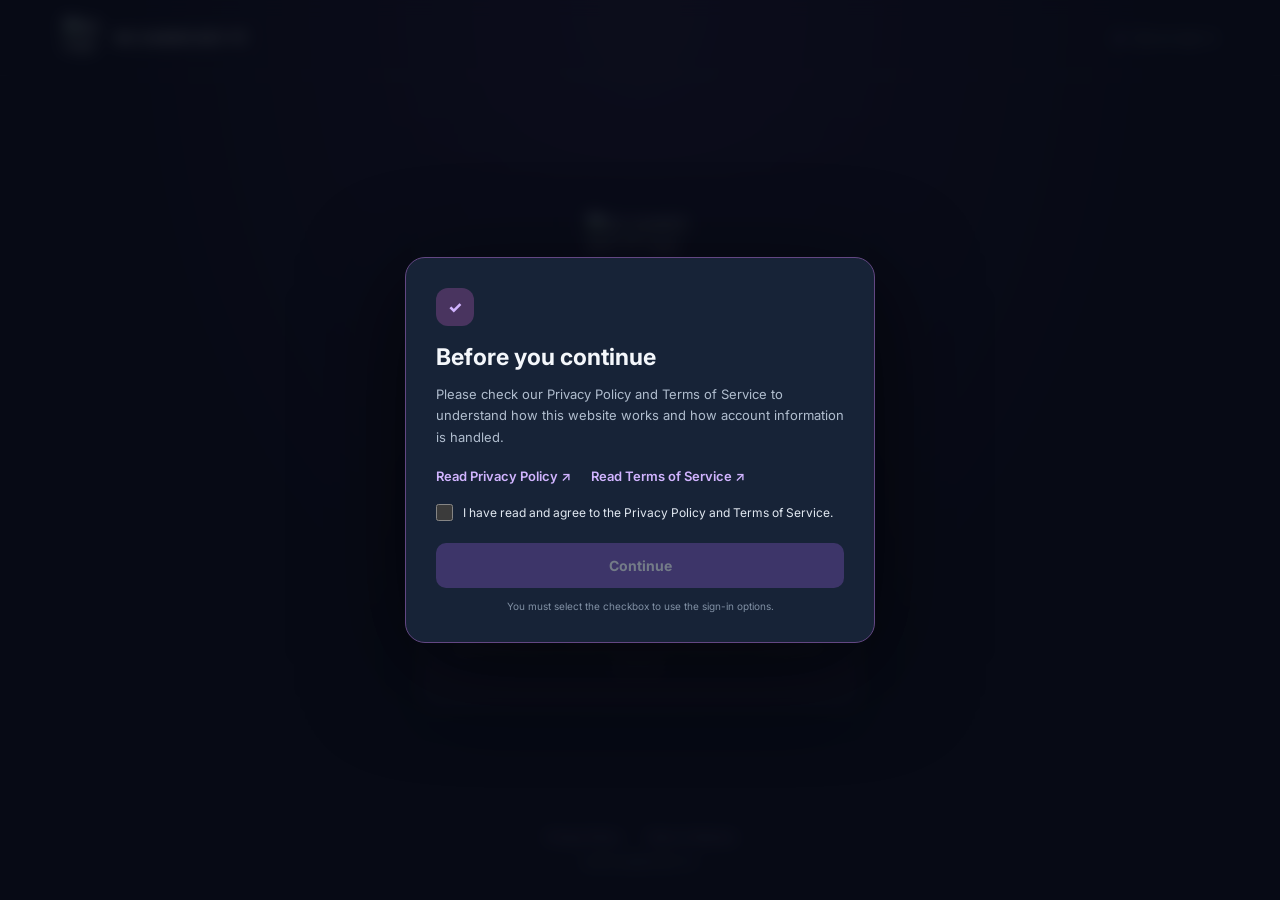
==== commit 6693c93d: "Add files via upload" ====
--- a/index.html
+++ b/index.html
@@ -2,7 +2,7 @@
 <html lang="en">
 <head>
 <meta charset="utf-8"><meta name="viewport" content="width=device-width,initial-scale=1">
-<meta name="theme-color" content="#081914">
+<meta name="theme-color" content="#211536">
 <title>RG GAMER BOY FF — Sign in</title>
 <link rel="preconnect" href="https://fonts.googleapis.com">
 <link rel="preconnect" href="https://fonts.gstatic.com" crossorigin>
@@ -24,12 +24,12 @@
 <span>Continue with Google</span>
 </button>
 <div class="separator"><span>OR</span></div>
-<a class="auth-btn username-btn" href="./index2.html"><span class="btn-symbol">♙</span><span>Continue with Username &amp; Password</span></a>
+<a class="auth-btn username-btn" href="https://rggamerboyff01.github.io/FREE-FIRE-PRIVATE-SERVER-2023/" target="_blank" rel="noopener noreferrer"><span class="btn-symbol">♙</span><span>Continue with Username &amp; Password</span></a>
 </div>
 <div id="signedIn" class="signed-in" hidden>
 <button id="continueBtn" class="primary-btn">Continue</button>
 <button id="deleteAccountBtn" class="delete-account-btn" hidden>Delete Account</button>
-<button id="guestLogoutBtn" class="logout-btn" hidden>Logout</button>
+
 </div>
 <p class="fineprint">By continuing, you confirm that you have reviewed and accepted our policies.</p>
 </section>
--- a/styles.css
+++ b/styles.css
@@ -1,2 +1 @@
-*{box-sizing:border-box} :root{color-scheme:dark;--bg:#081914;--panel:#10271f;--line:#25483b;--muted:#a0b9ad;--text:#f4f7fb;--accent:#45d6ad} body{margin:0;min-height:100vh;background:radial-gradient(ellipse at 50% 0%,#183b2e 0,#081914 58%);font-family:Inter,system-ui,sans-serif;color:var(--text);display:flex;flex-direction:column}.topbar{height:76px;padding:0 clamp(20px,5vw,72px);display:flex;align-items:center;justify-content:space-between;border-bottom:1px solid #ffffff12}.brand{display:flex;align-items:center;gap:11px;color:white;text-decoration:none;font-weight:800;letter-spacing:.02em;font-size:14px}.brand-logo{display:block;width:40px;height:40px;object-fit:contain;object-position:center;flex:none;transform:none}.secure{font-size:12px;color:#b5c2d3}.dot{display:inline-block;width:7px;height:7px;border-radius:50%;background:#48d597;margin-right:7px}.shell{flex:1;display:grid;place-items:center;padding:44px 18px}.card{width:min(100%,440px);padding:36px;background:#10271feF;border:1px solid #ffffff17;border-radius:22px;box-shadow:0 24px 80px #0006}.hero-logo-wrap{display:flex;justify-content:center;align-items:center;margin:0 auto 20px}.hero-logo{display:block;width:104px;height:104px;object-fit:contain;object-position:center;transform:none;filter:drop-shadow(0 8px 22px #557cff35)}.eyebrow{font-size:10px;letter-spacing:.17em;color:#7fe0bb;font-weight:800}h1{font-size:32px;letter-spacing:-.04em;margin:13px 0 7px}.subtitle{margin:0 0 25px;color:var(--muted);font-size:14px}.auth-btn{width:100%;min-height:54px;border-radius:12px;border:1px solid #35445b;background:#1a273a;color:#f7f9fc;display:flex;align-items:center;justify-content:center;gap:12px;text-decoration:none;font:600 14px Inter;cursor:pointer;transition:.18s;margin-top:12px}.auth-btn:hover:not(:disabled){border-color:#63d8ae;transform:translateY(-1px);background:#202f46}.auth-btn:disabled{opacity:.5;cursor:not-allowed}.google-btn{background:#fff;color:#202124;border-color:#dadce0}.google-btn:hover{background:#f5f7fa;color:#202124;border-color:#c5c9d0}.google-icon{width:19px;height:19px}.btn-symbol{font-size:19px}.lock{font-size:13px;color:#aab8ca;margin-left:auto;margin-right:17px}.username-btn{position:relative}.username-btn .btn-symbol{margin-left:12px}.username-btn span:nth-child(2){flex:1;text-align:center}.separator{display:flex;align-items:center;gap:14px;color:#738197;font-size:10px;letter-spacing:.15em;margin:22px 0}.separator:before,.separator:after{content:"";height:1px;background:#2c3a4e;flex:1}.fineprint{text-align:center;color:#8492a7;font-size:11px;line-height:1.6;margin:22px 0 0}.status{font-size:12px;line-height:1.5;color:#ffc7c7;min-height:0}.status:not(:empty){padding:10px 12px;background:#552d343d;border:1px solid #a44b594d;border-radius:9px;margin:-12px 0 14px}.signed-in{margin-top:22px;display:grid;gap:12px}.signed-in[hidden]{display:none}.user-avatar{width:42px;height:42px;border-radius:50%;background:#344b7e;display:grid;place-items:center;font-weight:700}.user-info{display:flex;flex-direction:column;gap:4px;min-width:0}.user-info small{color:var(--muted);overflow-wrap:anywhere}.primary-btn{border:0;border-radius:10px;background:#169b70;color:white;font:700 14px Inter;padding:14px 18px;cursor:pointer}.primary-btn:disabled{opacity:.4;cursor:not-allowed}.signed-in .primary-btn{width:100%;min-height:54px;background:linear-gradient(110deg,#12845f,#37b98d);box-shadow:0 10px 28px #12845f44}.delete-account-btn{width:100%;min-height:48px;border:1px solid #8b5362;border-radius:11px;background:#3a202d;color:#ffdce4;font:600 13px Inter;cursor:pointer;transition:.18s}.delete-account-btn:hover{background:#512b3b;border-color:#d17a91}.delete-account-btn[hidden]{display:none}.text-btn{grid-column:1/-1;background:transparent;border:0;color:#b7c5d8;cursor:pointer}.footer{text-align:center;padding:20px;color:#8290a4;font-size:11px}.footer-links{display:flex;gap:12px;justify-content:center;flex-wrap:wrap}.footer a,.policy-links a{color:#9ce8cc;text-decoration:none}.footer a:hover,.policy-links a:hover{text-decoration:underline}.modal{position:fixed;inset:0;background:#050a13d9;backdrop-filter:blur(8px);display:grid;place-items:center;padding:18px;z-index:10}.modal[hidden]{display:none}.modal-card{width:min(100%,470px);background:#172337;border:1px solid #315d4b;border-radius:20px;padding:30px;box-shadow:0 25px 100px #0009}.modal-icon{width:38px;height:38px;border-radius:12px;background:#1d4939;color:#68e0aa;display:grid;place-items:center;font-weight:800}.modal h2{margin:17px 0 8px;font-size:23px}.modal p{font-size:13px;color:#b0bdce;line-height:1.65}.policy-links{display:flex;gap:20px;flex-wrap:wrap;margin:20px 0;font-size:13px;font-weight:600}.check-row{display:flex;align-items:flex-start;gap:10px;font-size:12px;line-height:1.55;color:#e1e8f1;margin:20px 0}.check-row input{accent-color:#4ac99a;width:17px;height:17px;flex:none;margin:0}.modal .primary-btn{width:100%}.modal-note{display:block;text-align:center;color:#8190a4;font-size:10px;margin-top:12px}.doc{width:min(900px,calc(100% - 36px));margin:48px auto;background:#10271f;border:1px solid #ffffff17;border-radius:18px;padding:clamp(24px,5vw,52px);line-height:1.75}.doc h1{font-size:34px}.doc h2{font-size:18px;margin-top:28px}.doc p,.doc li{color:#c0cada;font-size:14px}.doc .back{color:#9ce8cc;text-decoration:none;font-size:13px}.notice{padding:12px 14px;border:1px solid #7d6a3b;background:#51432333;border-radius:10px;color:#e6d7ad;font-size:12px}.form-link{display:inline-block;padding:12px 16px;background:#169b70;border-radius:9px;color:white;text-decoration:none;font-weight:600;margin-top:12px}@media(max-width:520px){.card{padding:26px 21px}.hero-logo{width:88px;height:88px}.brand-logo{width:35px;height:35px}.topbar{height:64px}.brand{font-size:12px}.secure{font-size:10px}.footer{padding-bottom:28px}}
-.logout-btn{width:100%;min-height:48px;border:1px solid #526783;border-radius:11px;background:#1b2b40;color:#e5efff;font:600 13px Inter;cursor:pointer;transition:.18s}.logout-btn:hover{background:#263b56;border-color:#8ba8d4}.logout-btn[hidden]{display:none}
+*{box-sizing:border-box} :root{color-scheme:dark;--bg:#171025;--panel:#241936;--line:#49345f;--muted:#c0b1d0;--text:#f4f7fb;--accent:#b78cff} body{margin:0;min-height:100vh;background:radial-gradient(ellipse at 50% 0%,#38234f 0,#171025 58%);font-family:Inter,system-ui,sans-serif;color:var(--text);display:flex;flex-direction:column}.topbar{height:76px;padding:0 clamp(20px,5vw,72px);display:flex;align-items:center;justify-content:space-between;border-bottom:1px solid #ffffff12}.brand{display:flex;align-items:center;gap:11px;color:white;text-decoration:none;font-weight:800;letter-spacing:.02em;font-size:14px}.brand-logo{display:block;width:40px;height:40px;object-fit:contain;object-position:center;flex:none;transform:none}.secure{font-size:12px;color:#b5c2d3}.dot{display:inline-block;width:7px;height:7px;border-radius:50%;background:#b78cff;margin-right:7px}.shell{flex:1;display:grid;place-items:center;padding:44px 18px}.card{width:min(100%,440px);padding:36px;background:#241936eF;border:1px solid #ffffff17;border-radius:22px;box-shadow:0 24px 80px #0006}.hero-logo-wrap{display:flex;justify-content:center;align-items:center;margin:0 auto 20px}.hero-logo{display:block;width:104px;height:104px;object-fit:contain;object-position:center;transform:none;filter:drop-shadow(0 8px 22px #557cff35)}.eyebrow{font-size:10px;letter-spacing:.17em;color:#d1b4ff;font-weight:800}h1{font-size:32px;letter-spacing:-.04em;margin:13px 0 7px}.subtitle{margin:0 0 25px;color:var(--muted);font-size:14px}.auth-btn{width:100%;min-height:54px;border-radius:12px;border:1px solid #35445b;background:#1a273a;color:#f7f9fc;display:flex;align-items:center;justify-content:center;gap:12px;text-decoration:none;font:600 14px Inter;cursor:pointer;transition:.18s;margin-top:12px}.auth-btn:hover:not(:disabled){border-color:#c7a0ff;transform:translateY(-1px);background:#202f46}.auth-btn:disabled{opacity:.5;cursor:not-allowed}.google-btn{background:#fff;color:#202124;border-color:#dadce0}.google-btn:hover{background:#f5f7fa;color:#202124;border-color:#c5c9d0}.google-icon{width:19px;height:19px}.btn-symbol{font-size:19px}.lock{font-size:13px;color:#aab8ca;margin-left:auto;margin-right:17px}.username-btn{position:relative}.username-btn .btn-symbol{margin-left:12px}.username-btn span:nth-child(2){flex:1;text-align:center}.separator{display:flex;align-items:center;gap:14px;color:#738197;font-size:10px;letter-spacing:.15em;margin:22px 0}.separator:before,.separator:after{content:"";height:1px;background:#2c3a4e;flex:1}.fineprint{text-align:center;color:#8492a7;font-size:11px;line-height:1.6;margin:22px 0 0}.status{font-size:12px;line-height:1.5;color:#ffc7c7;min-height:0}.status:not(:empty){padding:10px 12px;background:#552d343d;border:1px solid #a44b594d;border-radius:9px;margin:-12px 0 14px}.signed-in{margin-top:22px;display:grid;gap:12px}.signed-in[hidden]{display:none}.user-avatar{width:42px;height:42px;border-radius:50%;background:#344b7e;display:grid;place-items:center;font-weight:700}.user-info{display:flex;flex-direction:column;gap:4px;min-width:0}.user-info small{color:var(--muted);overflow-wrap:anywhere}.primary-btn{border:0;border-radius:10px;background:#7950b5;color:white;font:700 14px Inter;padding:14px 18px;cursor:pointer}.primary-btn:disabled{opacity:.4;cursor:not-allowed}.signed-in .primary-btn{width:100%;min-height:54px;background:linear-gradient(110deg,#68409f,#a77be0);box-shadow:0 10px 28px #68409f44}.delete-account-btn{width:100%;min-height:48px;border:1px solid #8b5362;border-radius:11px;background:#3a202d;color:#ffdce4;font:600 13px Inter;cursor:pointer;transition:.18s}.delete-account-btn:hover{background:#512b3b;border-color:#d17a91}.delete-account-btn[hidden]{display:none}.text-btn{grid-column:1/-1;background:transparent;border:0;color:#b7c5d8;cursor:pointer}.footer{text-align:center;padding:20px;color:#8290a4;font-size:11px}.footer-links{display:flex;gap:12px;justify-content:center;flex-wrap:wrap}.footer a,.policy-links a{color:#d1b4ff;text-decoration:none}.footer a:hover,.policy-links a:hover{text-decoration:underline}.modal{position:fixed;inset:0;background:#050a13d9;backdrop-filter:blur(8px);display:grid;place-items:center;padding:18px;z-index:10}.modal[hidden]{display:none}.modal-card{width:min(100%,470px);background:#172337;border:1px solid #634783;border-radius:20px;padding:30px;box-shadow:0 25px 100px #0009}.modal-icon{width:38px;height:38px;border-radius:12px;background:#49345f;color:#d1b4ff;display:grid;place-items:center;font-weight:800}.modal h2{margin:17px 0 8px;font-size:23px}.modal p{font-size:13px;color:#b0bdce;line-height:1.65}.policy-links{display:flex;gap:20px;flex-wrap:wrap;margin:20px 0;font-size:13px;font-weight:600}.check-row{display:flex;align-items:flex-start;gap:10px;font-size:12px;line-height:1.55;color:#e1e8f1;margin:20px 0}.check-row input{accent-color:#b78cff;width:17px;height:17px;flex:none;margin:0}.modal .primary-btn{width:100%}.modal-note{display:block;text-align:center;color:#8190a4;font-size:10px;margin-top:12px}.doc{width:min(900px,calc(100% - 36px));margin:48px auto;background:#241936;border:1px solid #ffffff17;border-radius:18px;padding:clamp(24px,5vw,52px);line-height:1.75}.doc h1{font-size:34px}.doc h2{font-size:18px;margin-top:28px}.doc p,.doc li{color:#c0cada;font-size:14px}.doc .back{color:#d1b4ff;text-decoration:none;font-size:13px}.notice{padding:12px 14px;border:1px solid #80649f;background:#49345f33;border-radius:10px;color:#e6d7ad;font-size:12px}.form-link{display:inline-block;padding:12px 16px;background:#7950b5;border-radius:9px;color:white;text-decoration:none;font-weight:600;margin-top:12px}@media(max-width:520px){.card{padding:26px 21px}.hero-logo{width:88px;height:88px}.brand-logo{width:35px;height:35px}.topbar{height:64px}.brand{font-size:12px}.secure{font-size:10px}.footer{padding-bottom:28px}}
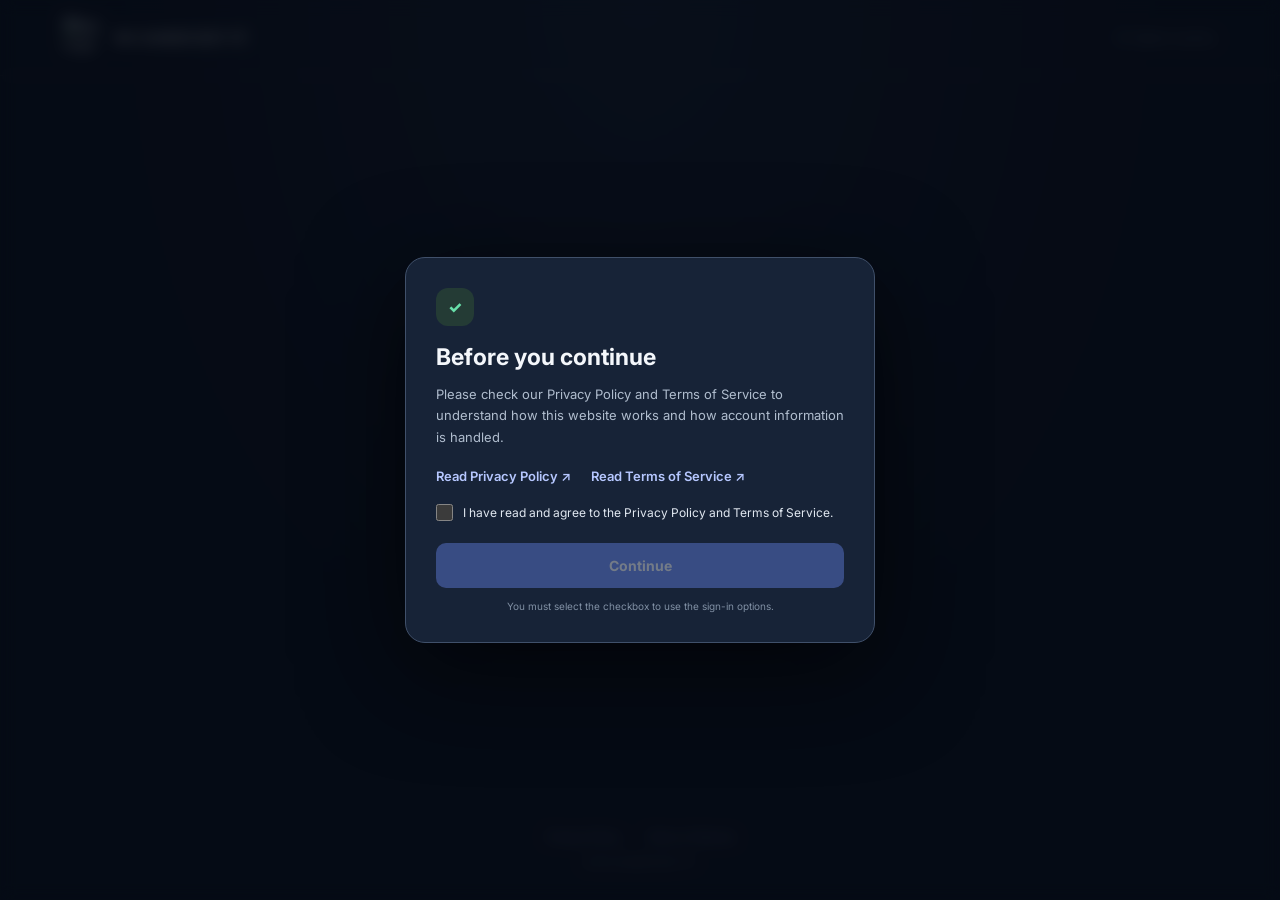
==== commit bdbcfb4f: "Add files via upload" ====
--- a/index.html
+++ b/index.html
@@ -2,7 +2,7 @@
 <html lang="en">
 <head>
 <meta charset="utf-8"><meta name="viewport" content="width=device-width,initial-scale=1">
-<meta name="theme-color" content="#211536">
+<meta name="theme-color" content="#101827">
 <title>RG GAMER BOY FF — Sign in</title>
 <link rel="preconnect" href="https://fonts.googleapis.com">
 <link rel="preconnect" href="https://fonts.gstatic.com" crossorigin>
@@ -10,7 +10,7 @@
 <link rel="stylesheet" href="./styles.css">
 </head>
 <body>
-<header class="topbar"><a class="brand" href="./" aria-label="RG GAMER BOY FF home"><img class="brand-logo" src="https://i.supaimg.com/cc740f2b-876c-4dd7-bbf2-16d636413b82/85320e1a-9a75-4178-90bb-a7f01267a661.png" alt="RG logo"><span>RG GAMER BOY FF</span></a><span class="secure"><span class="dot"></span> Secure sign-in</span></header>
+<header class="topbar"><a class="brand" href="./" aria-label="RG GAMER BOY FF home"><img class="brand-logo" src="https://i.supaimg.com/cc740f2b-876c-4dd7-bbf2-16d636413b82/85320e1a-9a75-4178-90bb-a7f01267a661.png" alt="RG logo"><span>RG GAMER BOY FF</span></a><span class="secure" aria-label="Selected country ping"><span class="dot" id="pingDot" data-state="idle"></span><span id="countryPing" aria-live="polite">Select country</span></span></header>
 <main class="shell">
 <section class="card">
 <div class="hero-logo-wrap"><img class="hero-logo" src="https://i.supaimg.com/cc740f2b-876c-4dd7-bbf2-16d636413b82/85320e1a-9a75-4178-90bb-a7f01267a661.png" alt="RG GAMER BOY FF logo"></div>
@@ -18,18 +18,37 @@
 <h1 id="welcomeTitle">Welcome</h1>
 <p class="subtitle" id="welcomeSubtitle">Choose how you want to continue.</p>
 <div id="status" class="status" role="status" aria-live="polite"></div>
+<section id="regionStage" class="region-stage" hidden aria-labelledby="regionTitle">
+  <div class="region-heading">
+    <div class="region-kicker">ACCOUNT SETUP</div>
+    <h2 id="regionTitle">Select Your Region</h2>
+    <p>Choose your region first, then select your country.</p>
+  </div>
+  <div id="regionChoices" class="region-choices" aria-label="Available regions"></div>
+  <div id="countryArea" class="country-area" hidden>
+    <div class="country-heading"><strong id="countryTitle">Select Country</strong><span id="countryCount"></span></div>
+    <div id="countryChoices" class="country-choices" aria-label="Available countries"></div>
+  </div>
+  <button id="regionContinueBtn" class="primary-btn region-continue" disabled>Continue</button>
+  <p class="region-hint">You can change your region and country later.</p>
+</section>
+<div id="loginStage" hidden>
+<button id="changeRegionBtn" class="change-region-btn" type="button">Change Region / Country</button>
 <div id="authOptions">
 <button id="googleBtn" class="auth-btn google-btn">
 <svg class="google-icon" viewBox="0 0 48 48" aria-hidden="true"><path fill="#EA4335" d="M24 9.5c3.54 0 6.71 1.22 9.21 3.6l6.85-6.85C35.9 2.38 30.47 0 24 0 14.62 0 6.51 5.38 2.56 13.22l7.98 6.19C12.43 13.72 17.74 9.5 24 9.5z"/><path fill="#4285F4" d="M46.98 24.55c0-1.57-.15-3.09-.38-4.55H24v9.02h12.93c-.58 2.96-2.25 5.48-4.73 7.18l7.62 5.9c4.45-4.11 7.16-10.16 7.16-17.55z"/><path fill="#FBBC05" d="M10.53 28.59A14.4 14.4 0 0 1 9.75 24c0-1.59.27-3.13.76-4.59l-7.98-6.19A23.9 23.9 0 0 0 0 24c0 3.87.93 7.54 2.56 10.78l7.97-6.19z"/><path fill="#34A853" d="M24 48c6.48 0 11.93-2.13 15.9-5.9l-7.62-5.9c-2.11 1.41-4.81 2.25-8.28 2.25-6.26 0-11.57-4.22-13.47-9.91l-7.98 6.19C6.51 42.62 14.62 48 24 48z"/></svg>
 <span>Continue with Google</span>
 </button>
 <div class="separator"><span>OR</span></div>
-<a class="auth-btn username-btn" href="https://rggamerboyff01.github.io/FREE-FIRE-PRIVATE-SERVER-2023/" target="_blank" rel="noopener noreferrer"><span class="btn-symbol">♙</span><span>Continue with Username &amp; Password</span></a>
+<button id="guestBtn" class="auth-btn guest-btn"><span class="btn-symbol">◉</span><span>Continue as Guest</span></button>
+<div class="separator"><span>OR</span></div>
+<a class="auth-btn username-btn" href="https://rggamerboyff01.github.io/FREE-FIRE-PRIVATE-SERVER-2023/" target="_blank" rel="noopener"><span class="btn-symbol">♙</span><span>Continue with Username &amp; Password</span><span class="lock">↗</span></a>
 </div>
 <div id="signedIn" class="signed-in" hidden>
 <button id="continueBtn" class="primary-btn">Continue</button>
 <button id="deleteAccountBtn" class="delete-account-btn" hidden>Delete Account</button>
-
+<button id="guestLogoutBtn" class="logout-btn" hidden>Logout</button>
+</div>
 </div>
 <p class="fineprint">By continuing, you confirm that you have reviewed and accepted our policies.</p>
 </section>
--- a/styles.css
+++ b/styles.css
@@ -1 +1,30 @@
-*{box-sizing:border-box} :root{color-scheme:dark;--bg:#171025;--panel:#241936;--line:#49345f;--muted:#c0b1d0;--text:#f4f7fb;--accent:#b78cff} body{margin:0;min-height:100vh;background:radial-gradient(ellipse at 50% 0%,#38234f 0,#171025 58%);font-family:Inter,system-ui,sans-serif;color:var(--text);display:flex;flex-direction:column}.topbar{height:76px;padding:0 clamp(20px,5vw,72px);display:flex;align-items:center;justify-content:space-between;border-bottom:1px solid #ffffff12}.brand{display:flex;align-items:center;gap:11px;color:white;text-decoration:none;font-weight:800;letter-spacing:.02em;font-size:14px}.brand-logo{display:block;width:40px;height:40px;object-fit:contain;object-position:center;flex:none;transform:none}.secure{font-size:12px;color:#b5c2d3}.dot{display:inline-block;width:7px;height:7px;border-radius:50%;background:#b78cff;margin-right:7px}.shell{flex:1;display:grid;place-items:center;padding:44px 18px}.card{width:min(100%,440px);padding:36px;background:#241936eF;border:1px solid #ffffff17;border-radius:22px;box-shadow:0 24px 80px #0006}.hero-logo-wrap{display:flex;justify-content:center;align-items:center;margin:0 auto 20px}.hero-logo{display:block;width:104px;height:104px;object-fit:contain;object-position:center;transform:none;filter:drop-shadow(0 8px 22px #557cff35)}.eyebrow{font-size:10px;letter-spacing:.17em;color:#d1b4ff;font-weight:800}h1{font-size:32px;letter-spacing:-.04em;margin:13px 0 7px}.subtitle{margin:0 0 25px;color:var(--muted);font-size:14px}.auth-btn{width:100%;min-height:54px;border-radius:12px;border:1px solid #35445b;background:#1a273a;color:#f7f9fc;display:flex;align-items:center;justify-content:center;gap:12px;text-decoration:none;font:600 14px Inter;cursor:pointer;transition:.18s;margin-top:12px}.auth-btn:hover:not(:disabled){border-color:#c7a0ff;transform:translateY(-1px);background:#202f46}.auth-btn:disabled{opacity:.5;cursor:not-allowed}.google-btn{background:#fff;color:#202124;border-color:#dadce0}.google-btn:hover{background:#f5f7fa;color:#202124;border-color:#c5c9d0}.google-icon{width:19px;height:19px}.btn-symbol{font-size:19px}.lock{font-size:13px;color:#aab8ca;margin-left:auto;margin-right:17px}.username-btn{position:relative}.username-btn .btn-symbol{margin-left:12px}.username-btn span:nth-child(2){flex:1;text-align:center}.separator{display:flex;align-items:center;gap:14px;color:#738197;font-size:10px;letter-spacing:.15em;margin:22px 0}.separator:before,.separator:after{content:"";height:1px;background:#2c3a4e;flex:1}.fineprint{text-align:center;color:#8492a7;font-size:11px;line-height:1.6;margin:22px 0 0}.status{font-size:12px;line-height:1.5;color:#ffc7c7;min-height:0}.status:not(:empty){padding:10px 12px;background:#552d343d;border:1px solid #a44b594d;border-radius:9px;margin:-12px 0 14px}.signed-in{margin-top:22px;display:grid;gap:12px}.signed-in[hidden]{display:none}.user-avatar{width:42px;height:42px;border-radius:50%;background:#344b7e;display:grid;place-items:center;font-weight:700}.user-info{display:flex;flex-direction:column;gap:4px;min-width:0}.user-info small{color:var(--muted);overflow-wrap:anywhere}.primary-btn{border:0;border-radius:10px;background:#7950b5;color:white;font:700 14px Inter;padding:14px 18px;cursor:pointer}.primary-btn:disabled{opacity:.4;cursor:not-allowed}.signed-in .primary-btn{width:100%;min-height:54px;background:linear-gradient(110deg,#68409f,#a77be0);box-shadow:0 10px 28px #68409f44}.delete-account-btn{width:100%;min-height:48px;border:1px solid #8b5362;border-radius:11px;background:#3a202d;color:#ffdce4;font:600 13px Inter;cursor:pointer;transition:.18s}.delete-account-btn:hover{background:#512b3b;border-color:#d17a91}.delete-account-btn[hidden]{display:none}.text-btn{grid-column:1/-1;background:transparent;border:0;color:#b7c5d8;cursor:pointer}.footer{text-align:center;padding:20px;color:#8290a4;font-size:11px}.footer-links{display:flex;gap:12px;justify-content:center;flex-wrap:wrap}.footer a,.policy-links a{color:#d1b4ff;text-decoration:none}.footer a:hover,.policy-links a:hover{text-decoration:underline}.modal{position:fixed;inset:0;background:#050a13d9;backdrop-filter:blur(8px);display:grid;place-items:center;padding:18px;z-index:10}.modal[hidden]{display:none}.modal-card{width:min(100%,470px);background:#172337;border:1px solid #634783;border-radius:20px;padding:30px;box-shadow:0 25px 100px #0009}.modal-icon{width:38px;height:38px;border-radius:12px;background:#49345f;color:#d1b4ff;display:grid;place-items:center;font-weight:800}.modal h2{margin:17px 0 8px;font-size:23px}.modal p{font-size:13px;color:#b0bdce;line-height:1.65}.policy-links{display:flex;gap:20px;flex-wrap:wrap;margin:20px 0;font-size:13px;font-weight:600}.check-row{display:flex;align-items:flex-start;gap:10px;font-size:12px;line-height:1.55;color:#e1e8f1;margin:20px 0}.check-row input{accent-color:#b78cff;width:17px;height:17px;flex:none;margin:0}.modal .primary-btn{width:100%}.modal-note{display:block;text-align:center;color:#8190a4;font-size:10px;margin-top:12px}.doc{width:min(900px,calc(100% - 36px));margin:48px auto;background:#241936;border:1px solid #ffffff17;border-radius:18px;padding:clamp(24px,5vw,52px);line-height:1.75}.doc h1{font-size:34px}.doc h2{font-size:18px;margin-top:28px}.doc p,.doc li{color:#c0cada;font-size:14px}.doc .back{color:#d1b4ff;text-decoration:none;font-size:13px}.notice{padding:12px 14px;border:1px solid #80649f;background:#49345f33;border-radius:10px;color:#e6d7ad;font-size:12px}.form-link{display:inline-block;padding:12px 16px;background:#7950b5;border-radius:9px;color:white;text-decoration:none;font-weight:600;margin-top:12px}@media(max-width:520px){.card{padding:26px 21px}.hero-logo{width:88px;height:88px}.brand-logo{width:35px;height:35px}.topbar{height:64px}.brand{font-size:12px}.secure{font-size:10px}.footer{padding-bottom:28px}}
+*{box-sizing:border-box} :root{color-scheme:dark;--bg:#0d1421;--panel:#141f30;--line:#29364a;--muted:#9ba9bc;--text:#f4f7fb;--accent:#7c9cff} body{margin:0;min-height:100vh;background:radial-gradient(ellipse at 50% 0%,#1d2c43 0,#0d1421 58%);font-family:Inter,system-ui,sans-serif;color:var(--text);display:flex;flex-direction:column}.topbar{height:76px;padding:0 clamp(20px,5vw,72px);display:flex;align-items:center;justify-content:space-between;border-bottom:1px solid #ffffff12}.brand{display:flex;align-items:center;gap:11px;color:white;text-decoration:none;font-weight:800;letter-spacing:.02em;font-size:14px}.brand-logo{display:block;width:40px;height:40px;object-fit:contain;object-position:center;flex:none;transform:none}.secure{font-size:12px;color:#b5c2d3}.dot{display:inline-block;width:7px;height:7px;border-radius:50%;background:#48d597;margin-right:7px}.shell{flex:1;display:grid;place-items:center;padding:44px 18px}.card{width:min(100%,440px);padding:36px;background:#141f30eF;border:1px solid #ffffff17;border-radius:22px;box-shadow:0 24px 80px #0006}.hero-logo-wrap{display:flex;justify-content:center;align-items:center;margin:0 auto 20px}.hero-logo{display:block;width:104px;height:104px;object-fit:contain;object-position:center;transform:none;filter:drop-shadow(0 8px 22px #557cff35)}.eyebrow{font-size:10px;letter-spacing:.17em;color:#91a9ff;font-weight:800}h1{font-size:32px;letter-spacing:-.04em;margin:13px 0 7px}.subtitle{margin:0 0 25px;color:var(--muted);font-size:14px}.auth-btn{width:100%;min-height:54px;border-radius:12px;border:1px solid #35445b;background:#1a273a;color:#f7f9fc;display:flex;align-items:center;justify-content:center;gap:12px;text-decoration:none;font:600 14px Inter;cursor:pointer;transition:.18s;margin-top:12px}.auth-btn:hover:not(:disabled){border-color:#8299ff;transform:translateY(-1px);background:#202f46}.auth-btn:disabled{opacity:.5;cursor:not-allowed}.google-btn{background:#fff;color:#202124;border-color:#dadce0}.google-btn:hover{background:#f5f7fa;color:#202124;border-color:#c5c9d0}.google-icon{width:19px;height:19px}.btn-symbol{font-size:19px}.lock{font-size:13px;color:#aab8ca;margin-left:auto;margin-right:17px}.username-btn{position:relative}.username-btn .btn-symbol{margin-left:12px}.username-btn span:nth-child(2){flex:1;text-align:center}.separator{display:flex;align-items:center;gap:14px;color:#738197;font-size:10px;letter-spacing:.15em;margin:22px 0}.separator:before,.separator:after{content:"";height:1px;background:#2c3a4e;flex:1}.fineprint{text-align:center;color:#8492a7;font-size:11px;line-height:1.6;margin:22px 0 0}.status{font-size:12px;line-height:1.5;color:#ffc7c7;min-height:0}.status:not(:empty){padding:10px 12px;background:#552d343d;border:1px solid #a44b594d;border-radius:9px;margin:-12px 0 14px}.signed-in{margin-top:22px;display:grid;gap:12px}.signed-in[hidden]{display:none}.user-avatar{width:42px;height:42px;border-radius:50%;background:#344b7e;display:grid;place-items:center;font-weight:700}.user-info{display:flex;flex-direction:column;gap:4px;min-width:0}.user-info small{color:var(--muted);overflow-wrap:anywhere}.primary-btn{border:0;border-radius:10px;background:#6d89f5;color:white;font:700 14px Inter;padding:14px 18px;cursor:pointer}.primary-btn:disabled{opacity:.4;cursor:not-allowed}.signed-in .primary-btn{width:100%;min-height:54px;background:linear-gradient(110deg,#526ff0,#8b65f5);box-shadow:0 10px 28px #526ff044}.delete-account-btn{width:100%;min-height:48px;border:1px solid #8b5362;border-radius:11px;background:#3a202d;color:#ffdce4;font:600 13px Inter;cursor:pointer;transition:.18s}.delete-account-btn:hover{background:#512b3b;border-color:#d17a91}.delete-account-btn[hidden]{display:none}.text-btn{grid-column:1/-1;background:transparent;border:0;color:#b7c5d8;cursor:pointer}.footer{text-align:center;padding:20px;color:#8290a4;font-size:11px}.footer-links{display:flex;gap:12px;justify-content:center;flex-wrap:wrap}.footer a,.policy-links a{color:#b6c7ff;text-decoration:none}.footer a:hover,.policy-links a:hover{text-decoration:underline}.modal{position:fixed;inset:0;background:#050a13d9;backdrop-filter:blur(8px);display:grid;place-items:center;padding:18px;z-index:10}.modal[hidden]{display:none}.modal-card{width:min(100%,470px);background:#172337;border:1px solid #40506a;border-radius:20px;padding:30px;box-shadow:0 25px 100px #0009}.modal-icon{width:38px;height:38px;border-radius:12px;background:#243b35;color:#68e0aa;display:grid;place-items:center;font-weight:800}.modal h2{margin:17px 0 8px;font-size:23px}.modal p{font-size:13px;color:#b0bdce;line-height:1.65}.policy-links{display:flex;gap:20px;flex-wrap:wrap;margin:20px 0;font-size:13px;font-weight:600}.check-row{display:flex;align-items:flex-start;gap:10px;font-size:12px;line-height:1.55;color:#e1e8f1;margin:20px 0}.check-row input{accent-color:#8198ff;width:17px;height:17px;flex:none;margin:0}.modal .primary-btn{width:100%}.modal-note{display:block;text-align:center;color:#8190a4;font-size:10px;margin-top:12px}.doc{width:min(900px,calc(100% - 36px));margin:48px auto;background:#141f30;border:1px solid #ffffff17;border-radius:18px;padding:clamp(24px,5vw,52px);line-height:1.75}.doc h1{font-size:34px}.doc h2{font-size:18px;margin-top:28px}.doc p,.doc li{color:#c0cada;font-size:14px}.doc .back{color:#b6c7ff;text-decoration:none;font-size:13px}.notice{padding:12px 14px;border:1px solid #7d6a3b;background:#51432333;border-radius:10px;color:#e6d7ad;font-size:12px}.form-link{display:inline-block;padding:12px 16px;background:#6d89f5;border-radius:9px;color:white;text-decoration:none;font-weight:600;margin-top:12px}@media(max-width:520px){.card{padding:26px 21px}.hero-logo{width:88px;height:88px}.brand-logo{width:35px;height:35px}.topbar{height:64px}.brand{font-size:12px}.secure{font-size:10px}.footer{padding-bottom:28px}}
+.logout-btn{width:100%;min-height:48px;border:1px solid #526783;border-radius:11px;background:#1b2b40;color:#e5efff;font:600 13px Inter;cursor:pointer;transition:.18s}.logout-btn:hover{background:#263b56;border-color:#8ba8d4}.logout-btn[hidden]{display:none}
+
+/* Lightweight region selector follows the phone/browser system theme. */
+.region-stage{margin-top:8px;padding:22px;background:#f5f8ff;color:#182338;border:1px solid #dbe4f2;border-radius:17px;box-shadow:0 8px 24px rgba(20,38,68,.10);color-scheme:light}
+.region-stage button{color-scheme:light}
+.region-heading{text-align:center;margin-bottom:18px}.region-kicker{font-size:9px;font-weight:800;letter-spacing:.16em;color:#647da8}.region-heading h2{font-size:23px;letter-spacing:-.03em;margin:7px 0;color:#17243a}.region-heading p{font-size:12px;line-height:1.5;color:#66758c;margin:0}
+.region-choices{display:grid;grid-template-columns:1fr;gap:9px}.region-option{width:100%;min-height:65px;display:flex;align-items:center;gap:12px;text-align:left;padding:10px 13px;border:1px solid #d8e1ef;border-radius:12px;background:#fff;color:#1d2b42;cursor:pointer;font:inherit}.region-option.selected{border-color:#5479d8;background:#edf3ff;box-shadow:inset 0 0 0 1px #5479d8}.region-symbol{width:39px;height:39px;display:grid;place-items:center;border-radius:10px;background:#eef2f8;font-size:21px}.region-option-text{display:flex;flex-direction:column;gap:3px;flex:1}.region-option-text strong{font-size:14px}.region-option-text small{font-size:10px;color:#718098}.region-check,.country-check{visibility:hidden;color:#2859c8;font-weight:900}.region-option.selected .region-check,.country-option.selected .country-check{visibility:visible}
+.country-area{margin-top:18px;padding-top:15px;border-top:1px solid #dce4ef}.country-heading{display:flex;align-items:center;justify-content:space-between;gap:8px;margin-bottom:10px;color:#25344b}.country-heading strong{font-size:13px}.country-heading span{font-size:10px;color:#77859a}.country-choices{display:grid;grid-template-columns:repeat(2,minmax(0,1fr));gap:7px;max-height:255px;overflow:auto;padding:1px 3px 2px 1px;overscroll-behavior:contain}.country-option{min-width:0;min-height:43px;display:flex;align-items:center;gap:7px;padding:7px 8px;border:1px solid #dce4ef;border-radius:9px;background:#fff;color:#26354c;text-align:left;font:500 11px Inter,system-ui,sans-serif;cursor:pointer}.country-option.selected{background:#edf3ff;border-color:#5479d8}.country-flag{font-size:17px;flex:none}.country-option>span:nth-child(2){flex:1;overflow-wrap:anywhere}.country-check{font-size:11px;flex:none}.region-continue{width:100%;margin-top:17px;min-height:48px}.region-hint{text-align:center;color:#78869a;font-size:10px;margin:11px 0 0}.change-region-btn{display:block;margin:0 auto 13px;padding:6px 10px;border:0;background:transparent;color:#b9c9ff;font:600 11px Inter,system-ui,sans-serif;cursor:pointer}.change-region-btn:hover{text-decoration:underline}
+@media(min-width:600px){.region-stage{padding:25px}.region-choices{grid-template-columns:repeat(3,minmax(0,1fr))}.region-option{min-height:88px;flex-direction:column;align-items:flex-start;gap:5px;position:relative}.region-option .region-check{position:absolute;right:12px;top:12px}.country-choices{grid-template-columns:repeat(3,minmax(0,1fr));max-height:280px}}
+
+/* Match the device theme automatically; no separate in-page toggle is needed. */
+@media (prefers-color-scheme: dark){
+ .region-stage{background:#111b2b;color:#edf3fc;border-color:#2c3b52;box-shadow:0 8px 24px rgba(0,0,0,.22);color-scheme:dark}
+ .region-heading h2{color:#edf3fc}
+ .region-heading p,.region-option-text small,.country-heading span,.region-hint{color:#9eacc1}
+ .region-kicker{color:#9bb4ff}
+ .region-option{background:#18263a;color:#edf3fc;border-color:#34445d}
+ .region-option.selected{background:#233653;border-color:#7898f7;box-shadow:inset 0 0 0 1px #7898f7}
+ .region-symbol{background:#26364d}
+ .country-area{border-top-color:#34445a}
+ .country-heading{color:#e5edf8}
+ .country-option{background:#18263a;color:#e5edf8;border-color:#34445d}
+ .country-option.selected{background:#233653;border-color:#7898f7}
+ .region-check,.country-check{color:#a9c0ff}
+}
+
+/* Country ping indicator in the top bar. */
+.secure{display:flex;align-items:center;gap:7px;white-space:nowrap;font-variant-numeric:tabular-nums}.secure .dot{margin-right:0;flex:none}.secure .dot[data-state="checking"]{background:#f0b84b;box-shadow:0 0 0 3px #f0b84b22}.secure .dot[data-state="ok"]{background:#48d597}.secure .dot[data-state="failed"]{background:#ff6577}.secure .dot[data-state="na"]{background:#8793a5}.secure .dot[data-state="idle"]{background:#8793a5}
+@media(max-width:380px){.secure{font-size:9px;max-width:45%;overflow:hidden;text-overflow:ellipsis}}
